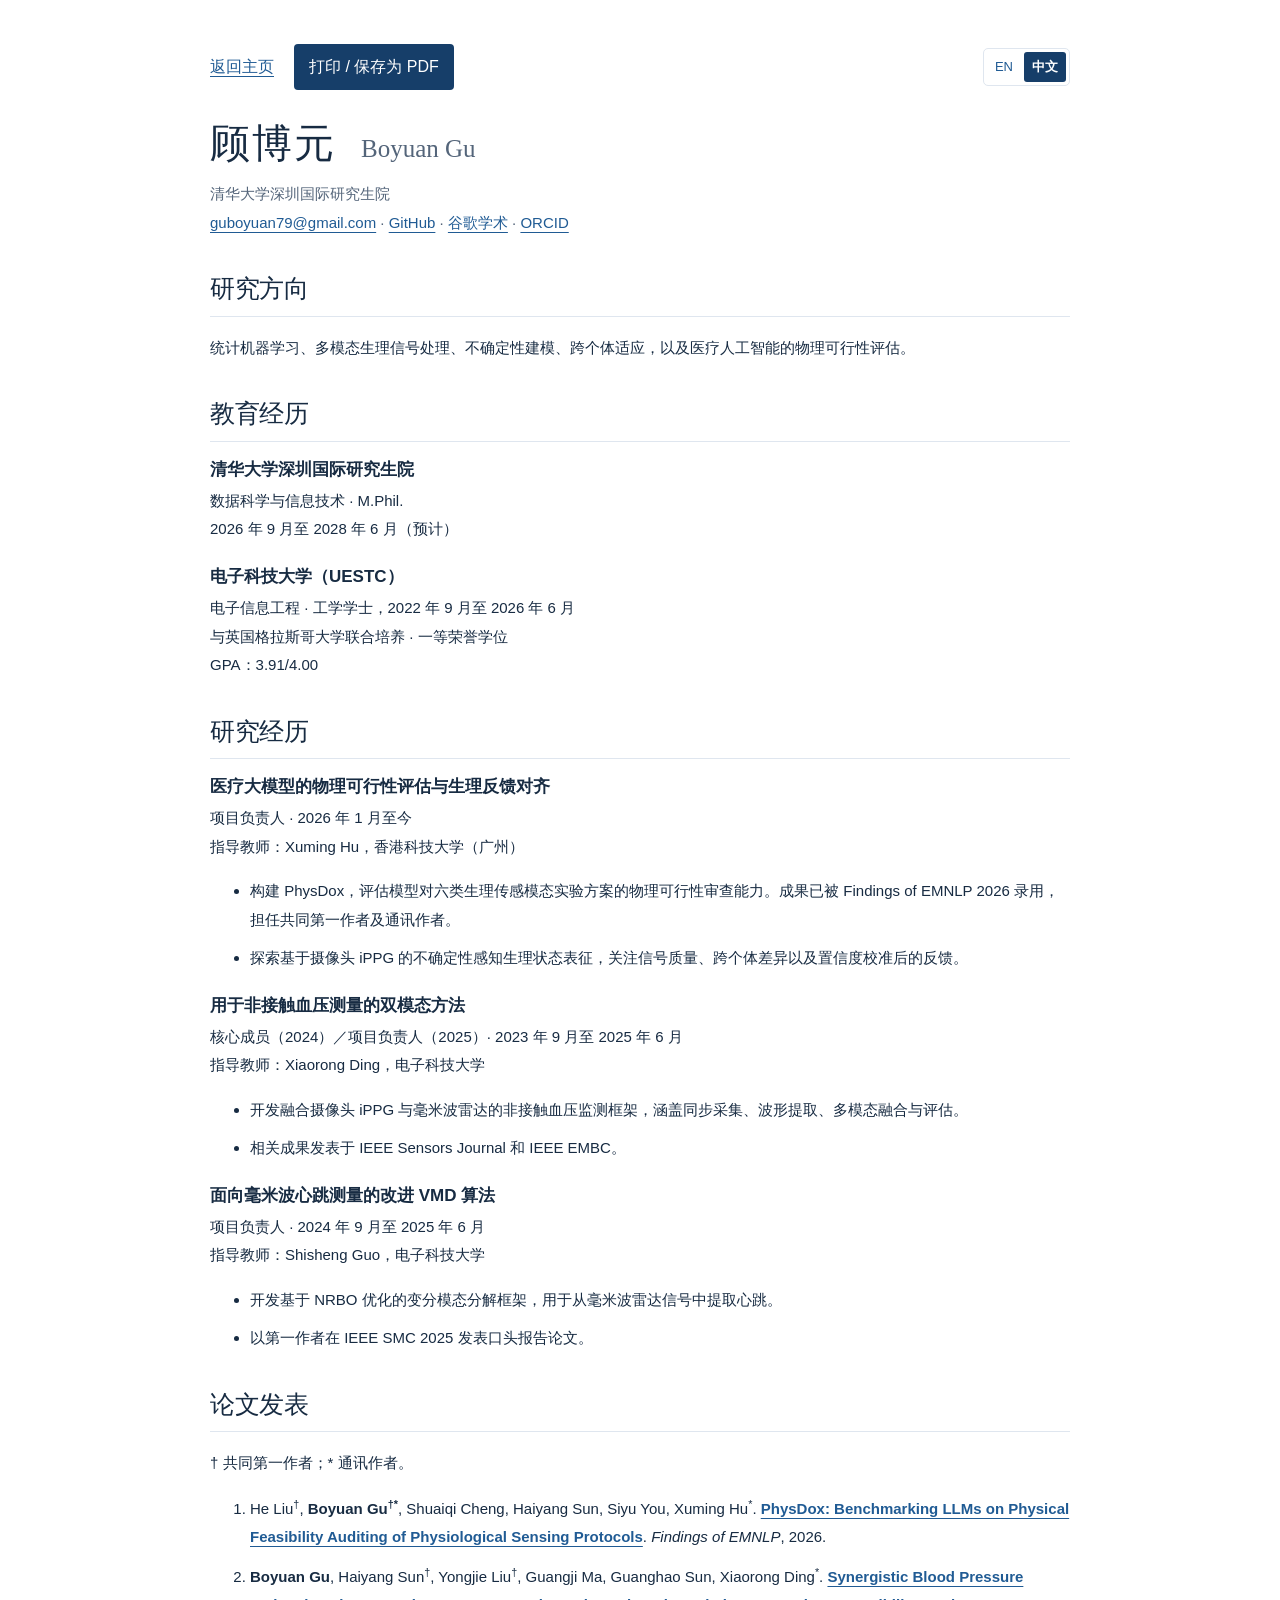
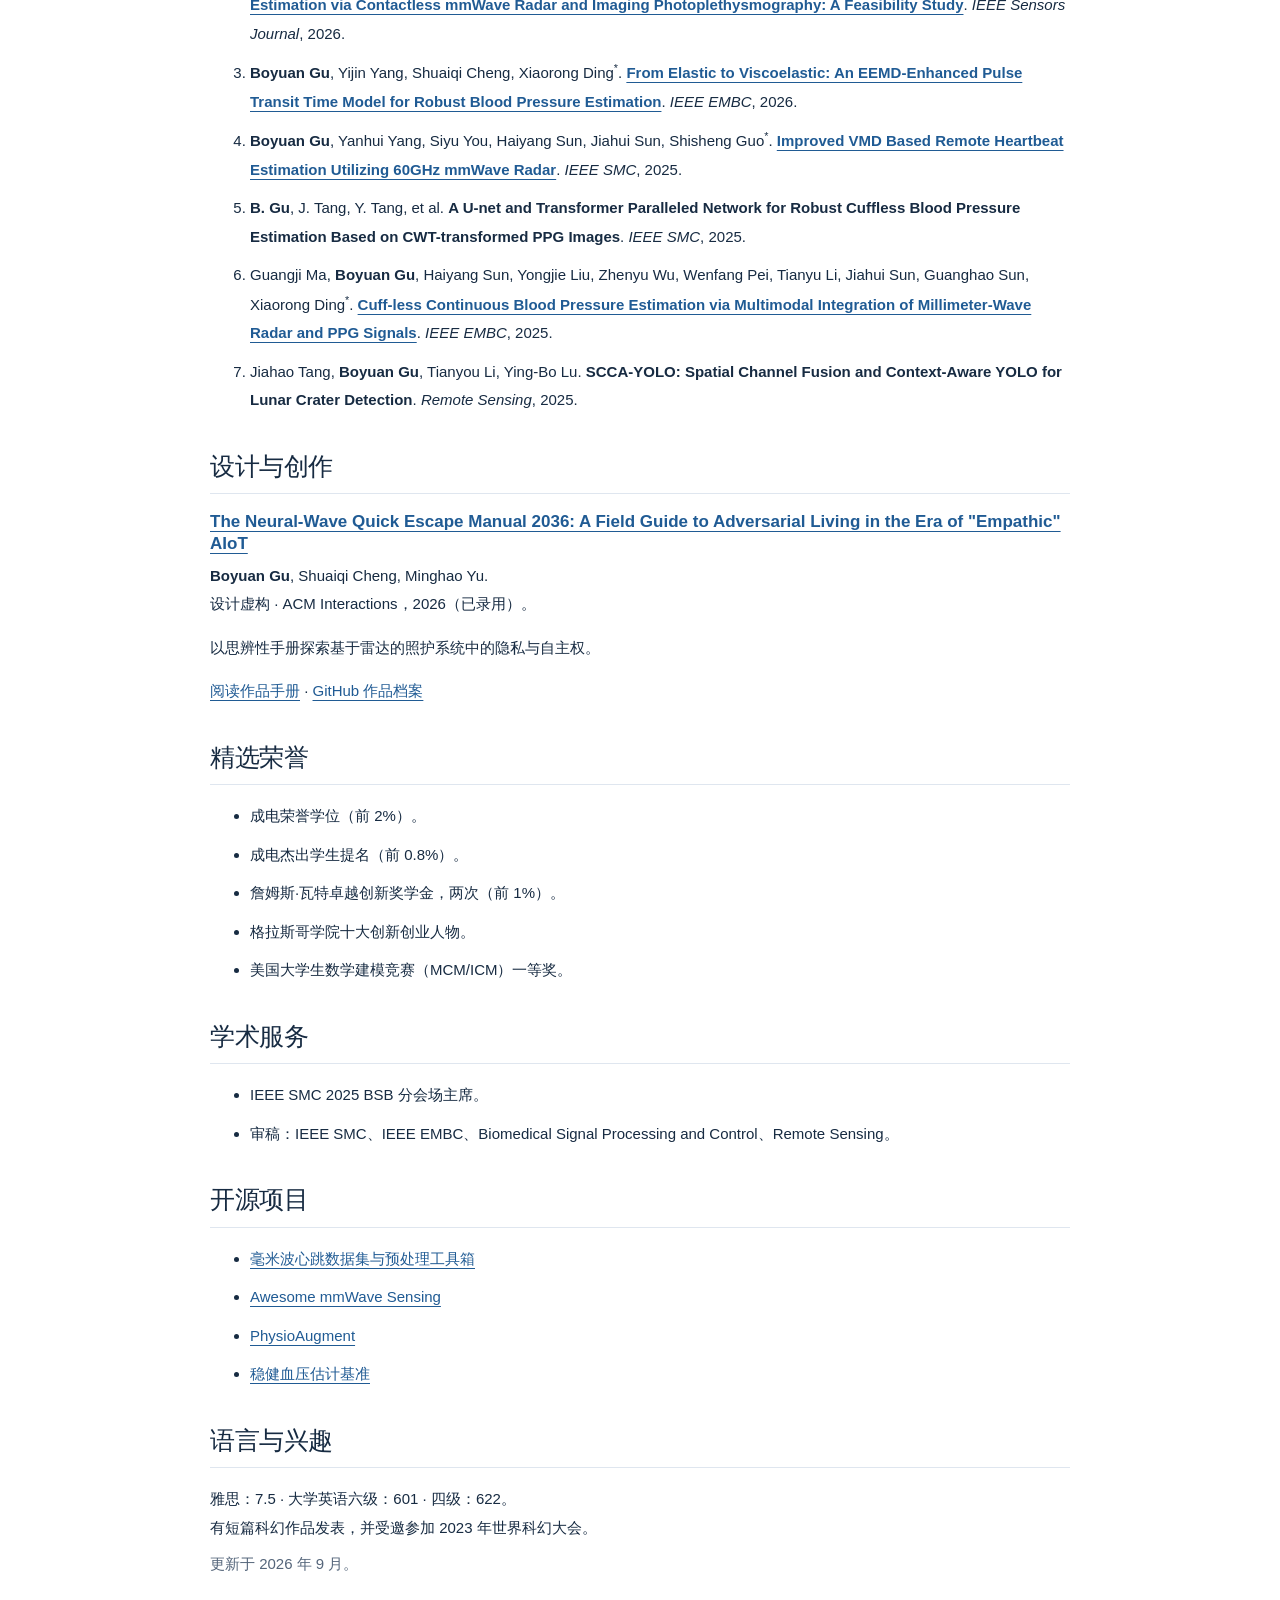
==== cv-zh.html @ db6100ba "Add Chinese pages, language switching, creative work and honors" ====
<!doctype html><html lang="zh-CN"><head><meta charset="utf-8"><meta name="viewport" content="width=device-width, initial-scale=1"><title>顾博元 | 个人简历</title><meta name="description" content="顾博元的个人简历，清华大学硕士研究生（M.Phil.）。"><link rel="icon" href="assets/favicon.svg" type="image/svg+xml"><link rel="stylesheet" href="styles.css"><link rel="canonical" href="https://phish-tech.github.io/cv-zh.html"><link rel="alternate" hreflang="en" href="https://phish-tech.github.io/cv.html"><link rel="alternate" hreflang="zh-CN" href="https://phish-tech.github.io/cv-zh.html"><link rel="alternate" hreflang="x-default" href="https://phish-tech.github.io/cv.html"><script src="language.js" defer></script></head><body><a class="skip-link" href="#cv">跳转到简历</a><main id="cv" class="container cv-page"><div class="cv-actions"><a href="zh.html">返回主页</a><button type="button" onclick="window.print()">打印 / 保存为 PDF</button><div class="language-switch" aria-label="语言切换"><a lang="en" hreflang="en" data-language-switch href="cv.html" aria-label="Switch to English">EN</a><span lang="zh-CN" aria-current="true">中文</span></div></div><h1>顾博元 <span lang="en">Boyuan Gu</span></h1><p class="cv-contact">清华大学深圳国际研究生院<br><a href="mailto:guboyuan79@gmail.com">guboyuan79@gmail.com</a> · <a href="https://github.com/phish-tech">GitHub</a> · <a href="https://scholar.google.com/citations?user=TJ2_Fq8AAAAJ&amp;hl=en">谷歌学术</a> · <a href="https://orcid.org/0009-0001-8273-7502">ORCID</a></p><h2>研究方向</h2><p>统计机器学习、多模态生理信号处理、不确定性建模、跨个体适应，以及医疗人工智能的物理可行性评估。</p><h2>教育经历</h2><div class="cv-entry"><h3>清华大学深圳国际研究生院</h3><p>数据科学与信息技术 · M.Phil.<br>2026 年 9 月至 2028 年 6 月（预计）</p></div><div class="cv-entry"><h3>电子科技大学（UESTC）</h3><p>电子信息工程 · 工学学士，2022 年 9 月至 2026 年 6 月<br>与英国格拉斯哥大学联合培养 · 一等荣誉学位<br>GPA：3.91/4.00</p></div><h2>研究经历</h2><div class="cv-entry"><h3>医疗大模型的物理可行性评估与生理反馈对齐</h3><p>项目负责人 · 2026 年 1 月至今<br>指导教师：Xuming Hu，香港科技大学（广州）</p><ul><li>构建 PhysDox，评估模型对六类生理传感模态实验方案的物理可行性审查能力。成果已被 Findings of EMNLP 2026 录用，担任共同第一作者及通讯作者。</li><li>探索基于摄像头 iPPG 的不确定性感知生理状态表征，关注信号质量、跨个体差异以及置信度校准后的反馈。</li></ul></div><div class="cv-entry"><h3>用于非接触血压测量的双模态方法</h3><p>核心成员（2024）／项目负责人（2025）· 2023 年 9 月至 2025 年 6 月<br>指导教师：Xiaorong Ding，电子科技大学</p><ul><li>开发融合摄像头 iPPG 与毫米波雷达的非接触血压监测框架，涵盖同步采集、波形提取、多模态融合与评估。</li><li>相关成果发表于 IEEE Sensors Journal 和 IEEE EMBC。</li></ul></div><div class="cv-entry"><h3>面向毫米波心跳测量的改进 VMD 算法</h3><p>项目负责人 · 2024 年 9 月至 2025 年 6 月<br>指导教师：Shisheng Guo，电子科技大学</p><ul><li>开发基于 NRBO 优化的变分模态分解框架，用于从毫米波雷达信号中提取心跳。</li><li>以第一作者在 IEEE SMC 2025 发表口头报告论文。</li></ul></div><h2>论文发表</h2><p>† 共同第一作者；* 通讯作者。</p><ol><li>He Liu<sup>†</sup>, <strong>Boyuan Gu<sup>†*</sup></strong>, Shuaiqi Cheng, Haiyang Sun, Siyu You, Xuming Hu<sup>*</sup>. <strong><a href="https://arxiv.org/abs/2606.05003">PhysDox: Benchmarking LLMs on Physical Feasibility Auditing of Physiological Sensing Protocols</a></strong>. <em>Findings of EMNLP</em>, 2026.</li><li><strong>Boyuan Gu</strong>, Haiyang Sun<sup>†</sup>, Yongjie Liu<sup>†</sup>, Guangji Ma, Guanghao Sun, Xiaorong Ding<sup>*</sup>. <strong><a href="https://doi.org/10.1109/JSEN.2026.3706110">Synergistic Blood Pressure Estimation via Contactless mmWave Radar and Imaging Photoplethysmography: A Feasibility Study</a></strong>. <em>IEEE Sensors Journal</em>, 2026.</li><li><strong>Boyuan Gu</strong>, Yijin Yang, Shuaiqi Cheng, Xiaorong Ding<sup>*</sup>. <strong><a href="https://arxiv.org/abs/2604.27500">From Elastic to Viscoelastic: An EEMD-Enhanced Pulse Transit Time Model for Robust Blood Pressure Estimation</a></strong>. <em>IEEE EMBC</em>, 2026.</li><li><strong>Boyuan Gu</strong>, Yanhui Yang, Siyu You, Haiyang Sun, Jiahui Sun, Shisheng Guo<sup>*</sup>. <strong><a href="https://doi.org/10.1109/SMC58881.2025.11342664">Improved VMD Based Remote Heartbeat Estimation Utilizing 60GHz mmWave Radar</a></strong>. <em>IEEE SMC</em>, 2025.</li><li><strong>B. Gu</strong>, J. Tang, Y. Tang, et al. <strong>A U-net and Transformer Paralleled Network for Robust Cuffless Blood Pressure Estimation Based on CWT-transformed PPG Images</strong>. <em>IEEE SMC</em>, 2025.</li><li>Guangji Ma, <strong>Boyuan Gu</strong>, Haiyang Sun, Yongjie Liu, Zhenyu Wu, Wenfang Pei, Tianyu Li, Jiahui Sun, Guanghao Sun, Xiaorong Ding<sup>*</sup>. <strong><a href="https://doi.org/10.1109/EMBC58623.2025.11253283">Cuff-less Continuous Blood Pressure Estimation via Multimodal Integration of Millimeter-Wave Radar and PPG Signals</a></strong>. <em>IEEE EMBC</em>, 2025.</li><li>Jiahao Tang, <strong>Boyuan Gu</strong>, Tianyou Li, Ying-Bo Lu. <strong>SCCA-YOLO: Spatial Channel Fusion and Context-Aware YOLO for Lunar Crater Detection</strong>. <em>Remote Sensing</em>, 2025.</li></ol><h2>设计与创作</h2><div class="cv-entry"><h3><a href="https://github.com/phish-tech/Neural-Wave-2036">The Neural-Wave Quick Escape Manual 2036: A Field Guide to Adversarial Living in the Era of &quot;Empathic&quot; AIoT</a></h3><p><strong>Boyuan Gu</strong>, Shuaiqi Cheng, Minghao Yu.<br>设计虚构 · ACM Interactions，2026（已录用）。</p><p>以思辨性手册探索基于雷达的照护系统中的隐私与自主权。</p><p><a href="https://github.com/phish-tech/Neural-Wave-2036/blob/main/manual/Neural-Wave_Quick_Escape_Manual_2036.pdf">阅读作品手册</a> · <a href="https://github.com/phish-tech/Neural-Wave-2036">GitHub 作品档案</a></p></div><h2>精选荣誉</h2><ul><li>成电荣誉学位（前 2%）。</li><li>成电杰出学生提名（前 0.8%）。</li><li>詹姆斯·瓦特卓越创新奖学金，两次（前 1%）。</li><li>格拉斯哥学院十大创新创业人物。</li><li>美国大学生数学建模竞赛（MCM/ICM）一等奖。</li></ul><h2>学术服务</h2><ul><li>IEEE SMC 2025 BSB 分会场主席。</li><li>审稿：IEEE SMC、IEEE EMBC、Biomedical Signal Processing and Control、Remote Sensing。</li></ul><h2>开源项目</h2><ul><li><a href="https://github.com/phish-tech/mmWave-Heartbeat-Dataset-Preprocessing-Toolbox-">毫米波心跳数据集与预处理工具箱</a></li><li><a href="https://github.com/phish-tech/awesome-mmwave-sensing">Awesome mmWave Sensing</a></li><li><a href="https://github.com/phish-tech/PhysioAugment">PhysioAugment</a></li><li><a href="https://github.com/phish-tech/Robust_Blood_Pressure_Benchmark">稳健血压估计基准</a></li></ul><h2>语言与兴趣</h2><p>雅思：7.5 · 大学英语六级：601 · 四级：622。<br>有短篇科幻作品发表，并受邀参加 2023 年世界科幻大会。</p><p class="section-note">更新于 2026 年 9 月。</p></main></body></html>
---- styles.css ----
:root{--ink:#172b42;--muted:#54657a;--blue:#163e69;--link:#205b94;--rule:#dfe6ef;--paper:#fff;--tint:#f3f7fc;--accent:#307bb7}*{box-sizing:border-box}html{scroll-behavior:smooth;scroll-padding-top:6rem}body{margin:0;background:var(--paper);color:var(--ink);font-family:Arial,"Helvetica Neue","Microsoft YaHei",sans-serif;font-size:16px;line-height:1.75}a{color:var(--link);text-underline-offset:4px;text-decoration-thickness:1px}a:hover{color:#0c345d;text-decoration:underline}a:focus-visible,button:focus-visible{outline:3px solid var(--accent);outline-offset:5px}h1,h2,h3,p{margin-top:0}h1,h2,h3{line-height:1.3}strong{font-weight:600}.container{width:min(1080px,calc(100% - 64px));margin-inline:auto}.skip-link{position:absolute;top:-80px;left:20px;background:white;padding:10px;z-index:100}.skip-link:focus{top:10px}.site-header{border-bottom:1px solid var(--rule);background:rgba(255,255,255,.97);position:sticky;top:0;z-index:10}.header-inner{width:min(1080px,calc(100% - 64px));margin:auto;min-height:76px;display:flex;align-items:center;justify-content:space-between;gap:24px}.wordmark{font-weight:700;text-decoration:none;color:var(--ink);white-space:nowrap;font-size:19px}.wordmark span{margin-left:12px;font-size:15px;font-weight:400;color:var(--muted)}nav{display:flex;gap:28px;flex-wrap:wrap}nav a{font-size:14px;font-weight:600;text-decoration:none;color:var(--muted)}.intro{display:grid;grid-template-columns:1fr 204px;gap:68px;padding:70px 0 44px}.eyebrow,.topic-label{font-size:12px;letter-spacing:.12em;font-weight:700;color:var(--link);text-transform:uppercase}.eyebrow{margin-bottom:15px}h1{font-family:Georgia,"Times New Roman",serif;font-size:54px;letter-spacing:-1.8px;margin-bottom:10px;font-weight:500}h1 span{font-family:Arial,"Microsoft YaHei",sans-serif;font-size:25px;letter-spacing:2px;color:var(--muted);margin-left:13px;white-space:nowrap}.position{color:var(--muted);font-size:16px;margin-bottom:28px}.lead{font-family:Georgia,"Times New Roman",serif;font-size:28px;line-height:1.4;color:var(--blue);margin-bottom:24px}.intro-copy>p:not(.lead):not(.eyebrow):not(.position){margin-bottom:16px}.portrait-block{padding-top:19px;text-align:left}.portrait-block img{display:block;width:204px;height:auto;border-radius:5px;background:#fafbfd;border:1px solid var(--rule)}.portrait-block p{font-size:14px;color:var(--muted);line-height:1.7}.portrait-caption{margin:19px 0 2px!important;font-weight:700;color:var(--ink)!important}.portrait-caption span{font-weight:400;margin-left:6px}.profile-links{display:flex;flex-wrap:wrap;gap:8px 21px;margin-top:25px}.profile-links a{font-size:14px;font-weight:600;text-decoration:none;border-bottom:1px solid #a8bfd6}.news-line{border-top:1px solid var(--rule);border-bottom:1px solid var(--rule);display:flex;align-items:baseline;gap:24px;padding:17px 0}.news-line .eyebrow{margin:0;white-space:nowrap}.news-line p{margin:0;font-size:14px}.section{padding-top:57px}.section-heading{display:flex;align-items:baseline;gap:14px;margin-bottom:23px}.section-number{font-size:12px;font-weight:600;color:#768ba1;letter-spacing:.08em}h2{font-family:Georgia,"Times New Roman",serif;font-size:29px;font-weight:500;letter-spacing:-.4px;margin-bottom:0}.heading-link{margin-left:auto;font-size:14px;text-decoration:none}.research-grid{display:grid;grid-template-columns:repeat(3,1fr);gap:28px}.research-card{border-top:3px solid var(--blue);padding:20px 0 0}.research-card h3{font-size:18px;margin:12px 0}.research-card p{font-size:15px;color:var(--muted);margin-bottom:15px;line-height:1.7}.research-card .keywords{font-size:12px;color:var(--link);line-height:1.8;margin-bottom:0}.section-note{color:var(--muted);font-size:13px;margin-top:-7px;margin-bottom:25px}.publication{display:grid;grid-template-columns:144px 1fr;gap:28px;padding:28px 0;border-top:1px solid var(--rule)}.pub-meta{display:flex;flex-direction:column;align-items:flex-start;gap:6px}.year{font-family:Georgia,"Times New Roman",serif;font-size:23px;line-height:1.3;color:var(--blue)}.venue{font-size:13px;color:var(--muted);line-height:1.5}.badge{font-size:11px;line-height:1.5;font-weight:600;background:#eaf2fa;color:var(--blue);padding:3px 8px;border-radius:3px;margin-top:5px}.badge.subtle{background:#f2f4f7;color:var(--muted)}.pub-body h3{font-size:18px;font-weight:600;line-height:1.5;margin-bottom:9px}.pub-body h3 a{color:var(--ink);text-decoration:none}.pub-body h3 a:hover{color:var(--link);text-decoration:underline}.pub-body p{font-size:14px;margin-bottom:8px;color:var(--muted);line-height:1.7}.pub-body .authors{font-size:13px}.authors strong{color:var(--ink)}sup{font-size:.72em}.paper-links{display:flex;gap:18px;flex-wrap:wrap;margin-top:12px}.paper-links a{font-size:13px;font-weight:600;text-decoration:none}.paper-links a:hover{text-decoration:underline}.project-grid{display:grid;grid-template-columns:1fr 1fr;gap:18px}.project-card{background:var(--tint);border:1px solid #e3ebf4;border-radius:5px;padding:25px;text-decoration:none;color:var(--ink);display:flex;flex-direction:column;transition:border-color .15s,background .15s}.project-card:hover{background:#edf3fa;border-color:#a4bed9;text-decoration:none}.project-card h3{font-size:18px;margin:12px 0 10px}.project-card p{font-size:14px;color:var(--muted);margin-bottom:16px;line-height:1.7}.project-language{font-size:12px;color:var(--link);margin-top:auto}.bottom-grid{display:grid;grid-template-columns:1fr 1fr;gap:64px;padding-bottom:62px}.education-item{margin-bottom:28px}.date{font-size:13px;color:var(--muted)}.education-item h3,.beyond h3{font-size:16px;margin:5px 0 8px}.education-item p,.beyond p{font-size:14px;color:var(--muted);margin:0}.beyond{border-top:1px solid var(--rule);padding-top:17px}.site-footer{border-top:1px solid var(--rule);background:#fafbfd;padding:22px 0}.footer-inner{display:flex;justify-content:space-between;gap:16px;flex-wrap:wrap;color:var(--muted);font-size:12px}.footer-inner a{text-decoration:none}.cv-page{max-width:860px;padding-top:44px;padding-bottom:60px}.cv-page h1{font-size:40px}.cv-page h2{margin:36px 0 17px;padding-bottom:10px;border-bottom:1px solid var(--rule);font-size:25px}.cv-page h3{font-size:17px;margin-bottom:6px}.cv-page p,.cv-page li{font-size:15px}.cv-page li{margin-bottom:10px}.cv-page .cv-actions{display:flex;gap:20px;align-items:center;margin-bottom:28px}.cv-actions button{font:inherit;background:var(--blue);color:white;border:0;border-radius:4px;padding:8px 15px;cursor:pointer}.cv-entry{margin-bottom:22px}.cv-contact{color:var(--muted)}@media(max-width:800px){.intro{gap:32px;grid-template-columns:1fr 160px;padding-top:44px}.portrait-block img{width:160px}h1{font-size:44px}h1 span{font-size:21px}.lead{font-size:25px}.research-grid{gap:20px}.bottom-grid{gap:35px}nav{gap:18px}.wordmark span{display:none}}@media(max-width:600px){.container,.header-inner{width:calc(100% - 36px)}.header-inner{min-height:70px;gap:12px;align-items:center}.wordmark{font-size:17px}nav{gap:6px 13px;justify-content:flex-end}nav a{font-size:12px}.intro{display:flex;flex-direction:column;gap:23px;padding-top:34px}.intro-copy{display:contents}.intro .eyebrow{order:0;margin-bottom:0}.intro h1{order:1;font-size:42px;margin:0}.intro .position{order:2;margin:0}.portrait-block{order:3;padding:0;display:flex;align-items:center;gap:17px}.portrait-block img{width:105px}.portrait-block .portrait-caption{display:none}.portrait-block p{font-size:13px}.intro .lead{order:4;font-size:25px;margin:0}.intro-copy>p:not(.lead):not(.eyebrow):not(.position){order:5;margin:0}.profile-links{order:6;margin-top:0;gap:9px 17px}.news-line{gap:15px;align-items:flex-start}.news-line p{font-size:13px}.section{padding-top:40px}.section-heading{gap:10px;flex-wrap:wrap;margin-bottom:19px}h2{font-size:27px}.heading-link{font-size:12px}.research-grid,.project-grid,.bottom-grid{grid-template-columns:1fr}.research-grid{gap:24px}.research-card{padding-top:16px}.research-card h3{margin-top:7px}.publication{grid-template-columns:1fr;gap:13px;padding:25px 0}.pub-meta{flex-direction:row;flex-wrap:wrap;align-items:center;gap:12px}.year{font-size:18px}.badge{margin-top:0}.pub-body h3{font-size:17px}.project-card{padding:22px}.bottom-grid{gap:15px;padding-bottom:35px}.footer-inner{flex-direction:column;gap:7px}.cv-page h1{font-size:36px}}@media(prefers-reduced-motion:reduce){html{scroll-behavior:auto}.project-card{transition:none}}@media print{.site-header,.site-footer,.cv-actions,.skip-link{display:none!important}.container{width:100%;max-width:none}.cv-page{padding:0}body{color:#000;font-size:11pt;line-height:1.45}a{color:inherit;text-decoration:none}.cv-page h2{margin-top:22px;font-size:18pt;break-after:avoid}.cv-page h3{break-after:avoid}.cv-entry,li{break-inside:avoid}.cv-page p,.cv-page li{font-size:10pt}}

/* Bilingual navigation and creative work. */
.header-inner{gap:22px}
.header-inner nav{margin-left:auto;gap:20px}
.language-switch{display:flex;align-items:center;gap:3px;border:1px solid var(--rule);border-radius:5px;padding:3px;flex-shrink:0;font-size:13px;line-height:1.5}
.language-switch a,.language-switch span{padding:5px 8px;text-decoration:none;white-space:nowrap;border-radius:3px}
.language-switch [aria-current]{background:var(--blue);color:white;font-weight:600}
.language-switch a:hover{background:var(--tint)}
.creative-feature{border:1px solid var(--rule);border-left:4px solid var(--blue);border-radius:4px;padding:28px 32px;background:linear-gradient(110deg,#f3f7fc 0%,#fff 80%)}
.creative-meta{display:flex;gap:14px;align-items:center;flex-wrap:wrap;margin-bottom:16px}
.creative-meta .badge{margin:0}
.creative-feature h3{font-family:Georgia,'Times New Roman',serif;font-size:25px;line-height:1.45;font-weight:500;margin-bottom:12px}
.creative-feature h3 a{color:var(--ink);text-decoration:none}
.creative-feature h3 a:hover{color:var(--link);text-decoration:underline}
.creative-feature p{font-size:15px;color:var(--muted);margin-bottom:13px}
.creative-feature .authors{font-size:14px}
.writing-note{display:grid;grid-template-columns:144px 1fr;gap:28px;padding:22px 0;border-bottom:1px solid var(--rule)}
.writing-note h3{font-size:16px;margin:0}
.writing-note p{font-size:14px;color:var(--muted);margin:0}
.honors{border-top:1px solid var(--rule);padding-top:20px}
.honors h3{font-size:17px;margin-bottom:12px}
.honors ul{padding-left:19px;font-size:14px;color:var(--muted)}
.honors li{margin-bottom:10px}
html[lang='zh-CN'] body{font-family:'Microsoft YaHei','PingFang SC',Arial,sans-serif;line-height:1.9}
html[lang='zh-CN'] h1,html[lang='zh-CN'] h2,html[lang='zh-CN'] .lead{font-family:'Songti SC','SimSun',Georgia,serif}
html[lang='zh-CN'] h1{letter-spacing:2px}
html[lang='zh-CN'] h1 span{font-family:Georgia,'Times New Roman',serif;letter-spacing:0}
html[lang='zh-CN'] .eyebrow,html[lang='zh-CN'] .topic-label{letter-spacing:.08em}
.cv-actions .language-switch{margin-left:auto}
@media(max-width:950px){.header-inner{flex-wrap:wrap;gap:8px 18px;padding:12px 0}.header-inner nav{order:3;flex-basis:100%;margin:0;justify-content:flex-start;gap:9px 23px}.header-inner .language-switch{margin-left:auto}html{scroll-padding-top:8rem}}
@media(max-width:600px){.header-inner{gap:5px 12px}.header-inner nav{gap:8px 17px}.header-inner nav a{font-size:13px}.language-switch{font-size:12px}.language-switch a,.language-switch span{padding:4px 8px}.creative-feature{padding:20px}.creative-feature h3{font-size:21px}.creative-meta{gap:8px 12px}.writing-note{grid-template-columns:1fr;gap:7px}.cv-page .cv-actions{flex-wrap:wrap;gap:13px}.cv-actions .language-switch{margin-left:0}html[lang='zh-CN'] h1{font-size:38px}html[lang='zh-CN'] h1 span{font-size:23px}.honors ul{padding-left:18px}}
@media print{.language-switch{display:none!important}}
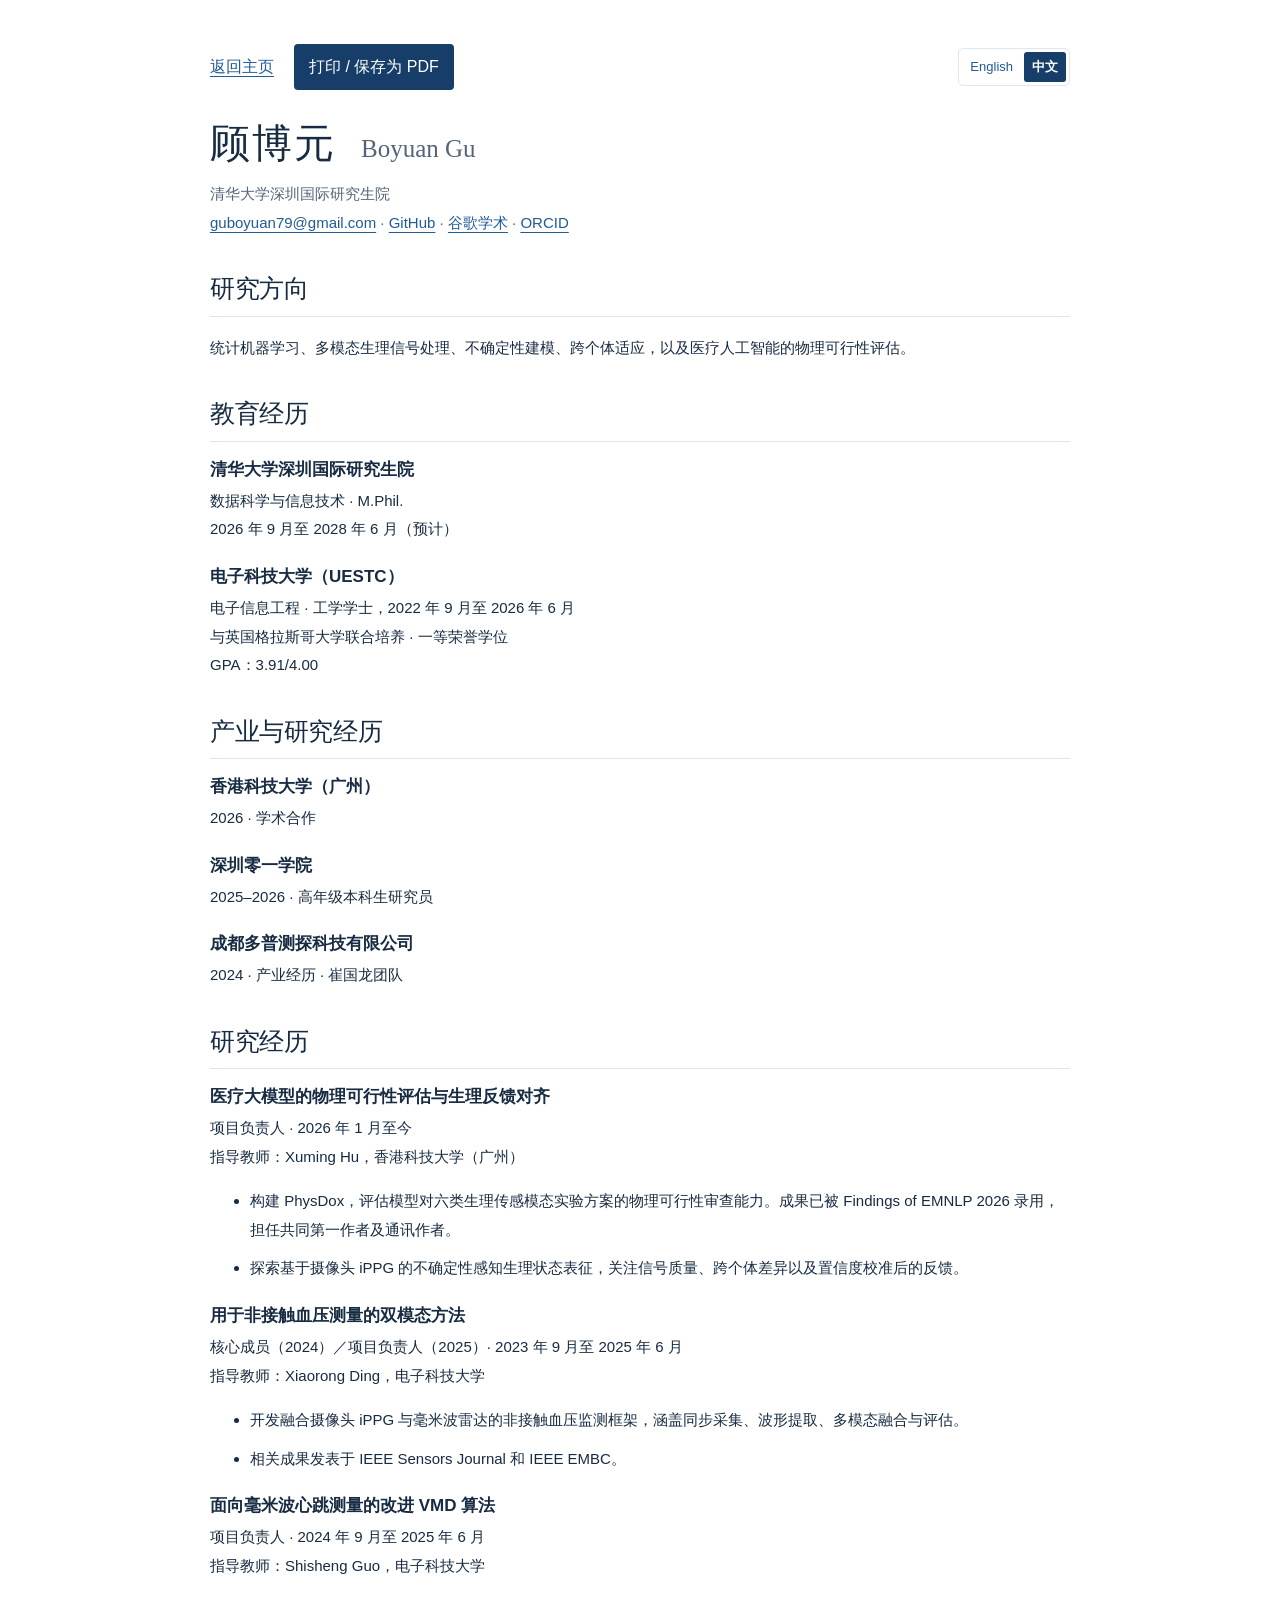
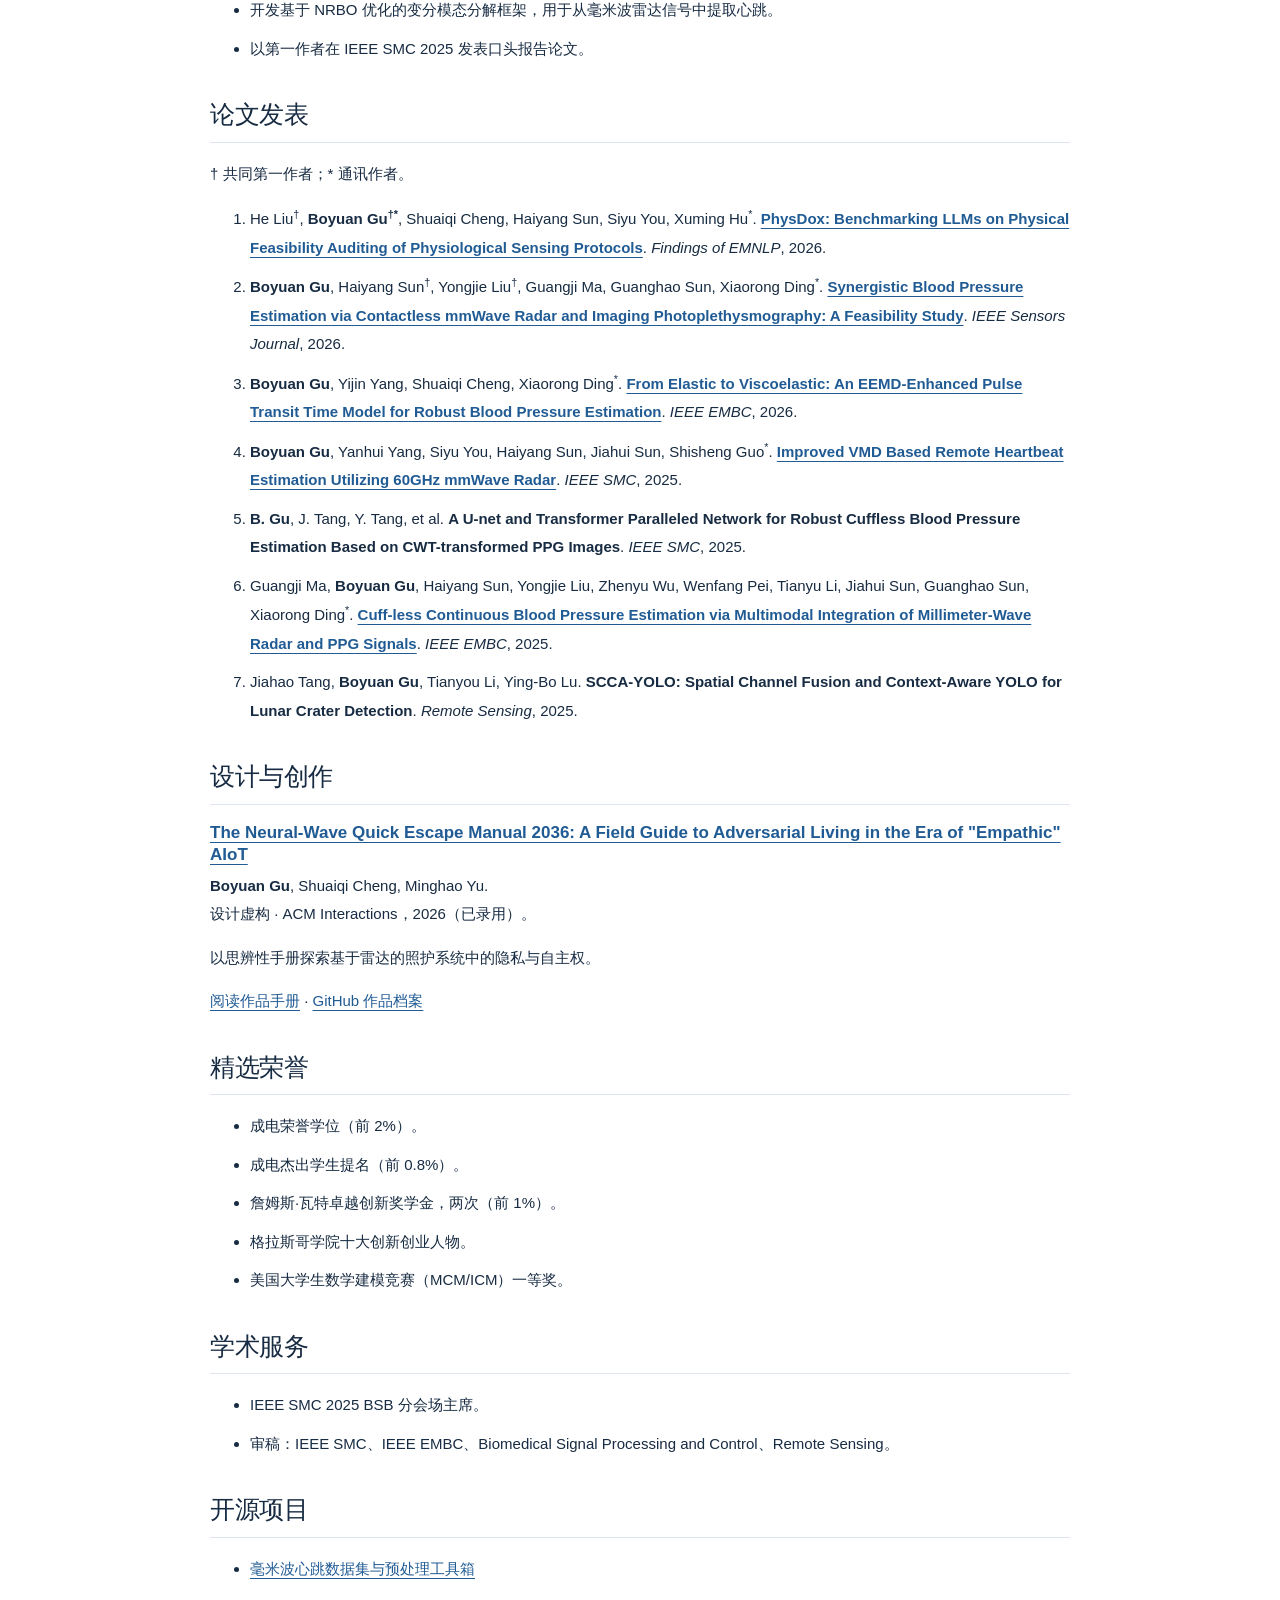
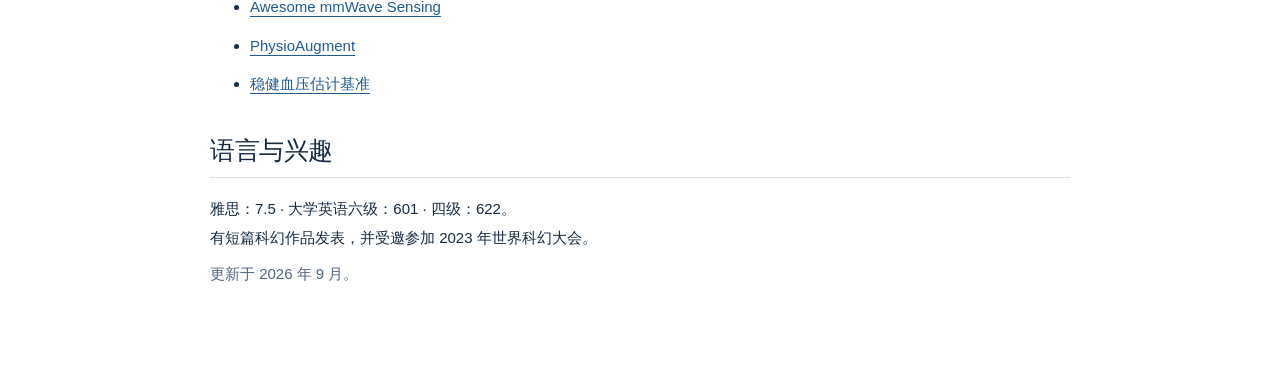
==== commit 1d3d0d9f: "Improve language access and reorganize education and experience" ====
--- a/cv-zh.html
+++ b/cv-zh.html
@@ -1 +1 @@
-<!doctype html><html lang="zh-CN"><head><meta charset="utf-8"><meta name="viewport" content="width=device-width, initial-scale=1"><title>顾博元 | 个人简历</title><meta name="description" content="顾博元的个人简历，清华大学硕士研究生（M.Phil.）。"><link rel="icon" href="assets/favicon.svg" type="image/svg+xml"><link rel="stylesheet" href="styles.css"><link rel="canonical" href="https://phish-tech.github.io/cv-zh.html"><link rel="alternate" hreflang="en" href="https://phish-tech.github.io/cv.html"><link rel="alternate" hreflang="zh-CN" href="https://phish-tech.github.io/cv-zh.html"><link rel="alternate" hreflang="x-default" href="https://phish-tech.github.io/cv.html"><script src="language.js" defer></script></head><body><a class="skip-link" href="#cv">跳转到简历</a><main id="cv" class="container cv-page"><div class="cv-actions"><a href="zh.html">返回主页</a><button type="button" onclick="window.print()">打印 / 保存为 PDF</button><div class="language-switch" aria-label="语言切换"><a lang="en" hreflang="en" data-language-switch href="cv.html" aria-label="Switch to English">EN</a><span lang="zh-CN" aria-current="true">中文</span></div></div><h1>顾博元 <span lang="en">Boyuan Gu</span></h1><p class="cv-contact">清华大学深圳国际研究生院<br><a href="mailto:guboyuan79@gmail.com">guboyuan79@gmail.com</a> · <a href="https://github.com/phish-tech">GitHub</a> · <a href="https://scholar.google.com/citations?user=TJ2_Fq8AAAAJ&amp;hl=en">谷歌学术</a> · <a href="https://orcid.org/0009-0001-8273-7502">ORCID</a></p><h2>研究方向</h2><p>统计机器学习、多模态生理信号处理、不确定性建模、跨个体适应，以及医疗人工智能的物理可行性评估。</p><h2>教育经历</h2><div class="cv-entry"><h3>清华大学深圳国际研究生院</h3><p>数据科学与信息技术 · M.Phil.<br>2026 年 9 月至 2028 年 6 月（预计）</p></div><div class="cv-entry"><h3>电子科技大学（UESTC）</h3><p>电子信息工程 · 工学学士，2022 年 9 月至 2026 年 6 月<br>与英国格拉斯哥大学联合培养 · 一等荣誉学位<br>GPA：3.91/4.00</p></div><h2>研究经历</h2><div class="cv-entry"><h3>医疗大模型的物理可行性评估与生理反馈对齐</h3><p>项目负责人 · 2026 年 1 月至今<br>指导教师：Xuming Hu，香港科技大学（广州）</p><ul><li>构建 PhysDox，评估模型对六类生理传感模态实验方案的物理可行性审查能力。成果已被 Findings of EMNLP 2026 录用，担任共同第一作者及通讯作者。</li><li>探索基于摄像头 iPPG 的不确定性感知生理状态表征，关注信号质量、跨个体差异以及置信度校准后的反馈。</li></ul></div><div class="cv-entry"><h3>用于非接触血压测量的双模态方法</h3><p>核心成员（2024）／项目负责人（2025）· 2023 年 9 月至 2025 年 6 月<br>指导教师：Xiaorong Ding，电子科技大学</p><ul><li>开发融合摄像头 iPPG 与毫米波雷达的非接触血压监测框架，涵盖同步采集、波形提取、多模态融合与评估。</li><li>相关成果发表于 IEEE Sensors Journal 和 IEEE EMBC。</li></ul></div><div class="cv-entry"><h3>面向毫米波心跳测量的改进 VMD 算法</h3><p>项目负责人 · 2024 年 9 月至 2025 年 6 月<br>指导教师：Shisheng Guo，电子科技大学</p><ul><li>开发基于 NRBO 优化的变分模态分解框架，用于从毫米波雷达信号中提取心跳。</li><li>以第一作者在 IEEE SMC 2025 发表口头报告论文。</li></ul></div><h2>论文发表</h2><p>† 共同第一作者；* 通讯作者。</p><ol><li>He Liu<sup>†</sup>, <strong>Boyuan Gu<sup>†*</sup></strong>, Shuaiqi Cheng, Haiyang Sun, Siyu You, Xuming Hu<sup>*</sup>. <strong><a href="https://arxiv.org/abs/2606.05003">PhysDox: Benchmarking LLMs on Physical Feasibility Auditing of Physiological Sensing Protocols</a></strong>. <em>Findings of EMNLP</em>, 2026.</li><li><strong>Boyuan Gu</strong>, Haiyang Sun<sup>†</sup>, Yongjie Liu<sup>†</sup>, Guangji Ma, Guanghao Sun, Xiaorong Ding<sup>*</sup>. <strong><a href="https://doi.org/10.1109/JSEN.2026.3706110">Synergistic Blood Pressure Estimation via Contactless mmWave Radar and Imaging Photoplethysmography: A Feasibility Study</a></strong>. <em>IEEE Sensors Journal</em>, 2026.</li><li><strong>Boyuan Gu</strong>, Yijin Yang, Shuaiqi Cheng, Xiaorong Ding<sup>*</sup>. <strong><a href="https://arxiv.org/abs/2604.27500">From Elastic to Viscoelastic: An EEMD-Enhanced Pulse Transit Time Model for Robust Blood Pressure Estimation</a></strong>. <em>IEEE EMBC</em>, 2026.</li><li><strong>Boyuan Gu</strong>, Yanhui Yang, Siyu You, Haiyang Sun, Jiahui Sun, Shisheng Guo<sup>*</sup>. <strong><a href="https://doi.org/10.1109/SMC58881.2025.11342664">Improved VMD Based Remote Heartbeat Estimation Utilizing 60GHz mmWave Radar</a></strong>. <em>IEEE SMC</em>, 2025.</li><li><strong>B. Gu</strong>, J. Tang, Y. Tang, et al. <strong>A U-net and Transformer Paralleled Network for Robust Cuffless Blood Pressure Estimation Based on CWT-transformed PPG Images</strong>. <em>IEEE SMC</em>, 2025.</li><li>Guangji Ma, <strong>Boyuan Gu</strong>, Haiyang Sun, Yongjie Liu, Zhenyu Wu, Wenfang Pei, Tianyu Li, Jiahui Sun, Guanghao Sun, Xiaorong Ding<sup>*</sup>. <strong><a href="https://doi.org/10.1109/EMBC58623.2025.11253283">Cuff-less Continuous Blood Pressure Estimation via Multimodal Integration of Millimeter-Wave Radar and PPG Signals</a></strong>. <em>IEEE EMBC</em>, 2025.</li><li>Jiahao Tang, <strong>Boyuan Gu</strong>, Tianyou Li, Ying-Bo Lu. <strong>SCCA-YOLO: Spatial Channel Fusion and Context-Aware YOLO for Lunar Crater Detection</strong>. <em>Remote Sensing</em>, 2025.</li></ol><h2>设计与创作</h2><div class="cv-entry"><h3><a href="https://github.com/phish-tech/Neural-Wave-2036">The Neural-Wave Quick Escape Manual 2036: A Field Guide to Adversarial Living in the Era of &quot;Empathic&quot; AIoT</a></h3><p><strong>Boyuan Gu</strong>, Shuaiqi Cheng, Minghao Yu.<br>设计虚构 · ACM Interactions，2026（已录用）。</p><p>以思辨性手册探索基于雷达的照护系统中的隐私与自主权。</p><p><a href="https://github.com/phish-tech/Neural-Wave-2036/blob/main/manual/Neural-Wave_Quick_Escape_Manual_2036.pdf">阅读作品手册</a> · <a href="https://github.com/phish-tech/Neural-Wave-2036">GitHub 作品档案</a></p></div><h2>精选荣誉</h2><ul><li>成电荣誉学位（前 2%）。</li><li>成电杰出学生提名（前 0.8%）。</li><li>詹姆斯·瓦特卓越创新奖学金，两次（前 1%）。</li><li>格拉斯哥学院十大创新创业人物。</li><li>美国大学生数学建模竞赛（MCM/ICM）一等奖。</li></ul><h2>学术服务</h2><ul><li>IEEE SMC 2025 BSB 分会场主席。</li><li>审稿：IEEE SMC、IEEE EMBC、Biomedical Signal Processing and Control、Remote Sensing。</li></ul><h2>开源项目</h2><ul><li><a href="https://github.com/phish-tech/mmWave-Heartbeat-Dataset-Preprocessing-Toolbox-">毫米波心跳数据集与预处理工具箱</a></li><li><a href="https://github.com/phish-tech/awesome-mmwave-sensing">Awesome mmWave Sensing</a></li><li><a href="https://github.com/phish-tech/PhysioAugment">PhysioAugment</a></li><li><a href="https://github.com/phish-tech/Robust_Blood_Pressure_Benchmark">稳健血压估计基准</a></li></ul><h2>语言与兴趣</h2><p>雅思：7.5 · 大学英语六级：601 · 四级：622。<br>有短篇科幻作品发表，并受邀参加 2023 年世界科幻大会。</p><p class="section-note">更新于 2026 年 9 月。</p></main></body></html>+<!doctype html><html lang="zh-CN"><head><meta charset="utf-8"><meta name="viewport" content="width=device-width, initial-scale=1"><title>顾博元 | 个人简历</title><meta name="description" content="顾博元的个人简历，清华大学硕士研究生（M.Phil.）。"><link rel="icon" href="assets/favicon.svg" type="image/svg+xml"><link rel="stylesheet" href="styles.css?v=20260929-3"><link rel="canonical" href="https://phish-tech.github.io/cv-zh.html"><link rel="alternate" hreflang="en" href="https://phish-tech.github.io/cv.html"><link rel="alternate" hreflang="zh-CN" href="https://phish-tech.github.io/cv-zh.html"><link rel="alternate" hreflang="x-default" href="https://phish-tech.github.io/cv.html"><script src="language.js?v=20260929-3" defer></script></head><body><a class="skip-link" href="#cv">跳转到简历</a><main id="cv" class="container cv-page"><div class="cv-actions"><a href="zh.html">返回主页</a><button type="button" onclick="window.print()">打印 / 保存为 PDF</button><div class="language-switch" aria-label="语言切换"><a lang="en" hreflang="en" data-language-switch href="cv.html" aria-label="Switch to English">English</a><span lang="zh-CN" aria-current="true">中文</span></div></div><h1>顾博元 <span lang="en">Boyuan Gu</span></h1><p class="cv-contact">清华大学深圳国际研究生院<br><a href="mailto:guboyuan79@gmail.com">guboyuan79@gmail.com</a> · <a href="https://github.com/phish-tech">GitHub</a> · <a href="https://scholar.google.com/citations?user=TJ2_Fq8AAAAJ&amp;hl=en">谷歌学术</a> · <a href="https://orcid.org/0009-0001-8273-7502">ORCID</a></p><h2>研究方向</h2><p>统计机器学习、多模态生理信号处理、不确定性建模、跨个体适应，以及医疗人工智能的物理可行性评估。</p><h2>教育经历</h2><div class="cv-entry"><h3>清华大学深圳国际研究生院</h3><p>数据科学与信息技术 · M.Phil.<br>2026 年 9 月至 2028 年 6 月（预计）</p></div><div class="cv-entry"><h3>电子科技大学（UESTC）</h3><p>电子信息工程 · 工学学士，2022 年 9 月至 2026 年 6 月<br>与英国格拉斯哥大学联合培养 · 一等荣誉学位<br>GPA：3.91/4.00</p></div><h2>产业与研究经历</h2><div class="cv-entry"><h3>香港科技大学（广州）</h3><p>2026 · 学术合作</p></div><div class="cv-entry"><h3>深圳零一学院</h3><p>2025–2026 · 高年级本科生研究员</p></div><div class="cv-entry"><h3 lang="zh-CN">成都多普测探科技有限公司</h3><p>2024 · 产业经历 · 崔国龙团队</p></div><h2>研究经历</h2><div class="cv-entry"><h3>医疗大模型的物理可行性评估与生理反馈对齐</h3><p>项目负责人 · 2026 年 1 月至今<br>指导教师：Xuming Hu，香港科技大学（广州）</p><ul><li>构建 PhysDox，评估模型对六类生理传感模态实验方案的物理可行性审查能力。成果已被 Findings of EMNLP 2026 录用，担任共同第一作者及通讯作者。</li><li>探索基于摄像头 iPPG 的不确定性感知生理状态表征，关注信号质量、跨个体差异以及置信度校准后的反馈。</li></ul></div><div class="cv-entry"><h3>用于非接触血压测量的双模态方法</h3><p>核心成员（2024）／项目负责人（2025）· 2023 年 9 月至 2025 年 6 月<br>指导教师：Xiaorong Ding，电子科技大学</p><ul><li>开发融合摄像头 iPPG 与毫米波雷达的非接触血压监测框架，涵盖同步采集、波形提取、多模态融合与评估。</li><li>相关成果发表于 IEEE Sensors Journal 和 IEEE EMBC。</li></ul></div><div class="cv-entry"><h3>面向毫米波心跳测量的改进 VMD 算法</h3><p>项目负责人 · 2024 年 9 月至 2025 年 6 月<br>指导教师：Shisheng Guo，电子科技大学</p><ul><li>开发基于 NRBO 优化的变分模态分解框架，用于从毫米波雷达信号中提取心跳。</li><li>以第一作者在 IEEE SMC 2025 发表口头报告论文。</li></ul></div><h2>论文发表</h2><p>† 共同第一作者；* 通讯作者。</p><ol><li>He Liu<sup>†</sup>, <strong>Boyuan Gu<sup>†*</sup></strong>, Shuaiqi Cheng, Haiyang Sun, Siyu You, Xuming Hu<sup>*</sup>. <strong><a href="https://arxiv.org/abs/2606.05003">PhysDox: Benchmarking LLMs on Physical Feasibility Auditing of Physiological Sensing Protocols</a></strong>. <em>Findings of EMNLP</em>, 2026.</li><li><strong>Boyuan Gu</strong>, Haiyang Sun<sup>†</sup>, Yongjie Liu<sup>†</sup>, Guangji Ma, Guanghao Sun, Xiaorong Ding<sup>*</sup>. <strong><a href="https://doi.org/10.1109/JSEN.2026.3706110">Synergistic Blood Pressure Estimation via Contactless mmWave Radar and Imaging Photoplethysmography: A Feasibility Study</a></strong>. <em>IEEE Sensors Journal</em>, 2026.</li><li><strong>Boyuan Gu</strong>, Yijin Yang, Shuaiqi Cheng, Xiaorong Ding<sup>*</sup>. <strong><a href="https://arxiv.org/abs/2604.27500">From Elastic to Viscoelastic: An EEMD-Enhanced Pulse Transit Time Model for Robust Blood Pressure Estimation</a></strong>. <em>IEEE EMBC</em>, 2026.</li><li><strong>Boyuan Gu</strong>, Yanhui Yang, Siyu You, Haiyang Sun, Jiahui Sun, Shisheng Guo<sup>*</sup>. <strong><a href="https://doi.org/10.1109/SMC58881.2025.11342664">Improved VMD Based Remote Heartbeat Estimation Utilizing 60GHz mmWave Radar</a></strong>. <em>IEEE SMC</em>, 2025.</li><li><strong>B. Gu</strong>, J. Tang, Y. Tang, et al. <strong>A U-net and Transformer Paralleled Network for Robust Cuffless Blood Pressure Estimation Based on CWT-transformed PPG Images</strong>. <em>IEEE SMC</em>, 2025.</li><li>Guangji Ma, <strong>Boyuan Gu</strong>, Haiyang Sun, Yongjie Liu, Zhenyu Wu, Wenfang Pei, Tianyu Li, Jiahui Sun, Guanghao Sun, Xiaorong Ding<sup>*</sup>. <strong><a href="https://doi.org/10.1109/EMBC58623.2025.11253283">Cuff-less Continuous Blood Pressure Estimation via Multimodal Integration of Millimeter-Wave Radar and PPG Signals</a></strong>. <em>IEEE EMBC</em>, 2025.</li><li>Jiahao Tang, <strong>Boyuan Gu</strong>, Tianyou Li, Ying-Bo Lu. <strong>SCCA-YOLO: Spatial Channel Fusion and Context-Aware YOLO for Lunar Crater Detection</strong>. <em>Remote Sensing</em>, 2025.</li></ol><h2>设计与创作</h2><div class="cv-entry"><h3><a href="https://github.com/phish-tech/Neural-Wave-2036">The Neural-Wave Quick Escape Manual 2036: A Field Guide to Adversarial Living in the Era of &quot;Empathic&quot; AIoT</a></h3><p><strong>Boyuan Gu</strong>, Shuaiqi Cheng, Minghao Yu.<br>设计虚构 · ACM Interactions，2026（已录用）。</p><p>以思辨性手册探索基于雷达的照护系统中的隐私与自主权。</p><p><a href="https://github.com/phish-tech/Neural-Wave-2036/blob/main/manual/Neural-Wave_Quick_Escape_Manual_2036.pdf">阅读作品手册</a> · <a href="https://github.com/phish-tech/Neural-Wave-2036">GitHub 作品档案</a></p></div><h2>精选荣誉</h2><ul><li>成电荣誉学位（前 2%）。</li><li>成电杰出学生提名（前 0.8%）。</li><li>詹姆斯·瓦特卓越创新奖学金，两次（前 1%）。</li><li>格拉斯哥学院十大创新创业人物。</li><li>美国大学生数学建模竞赛（MCM/ICM）一等奖。</li></ul><h2>学术服务</h2><ul><li>IEEE SMC 2025 BSB 分会场主席。</li><li>审稿：IEEE SMC、IEEE EMBC、Biomedical Signal Processing and Control、Remote Sensing。</li></ul><h2>开源项目</h2><ul><li><a href="https://github.com/phish-tech/mmWave-Heartbeat-Dataset-Preprocessing-Toolbox-">毫米波心跳数据集与预处理工具箱</a></li><li><a href="https://github.com/phish-tech/awesome-mmwave-sensing">Awesome mmWave Sensing</a></li><li><a href="https://github.com/phish-tech/PhysioAugment">PhysioAugment</a></li><li><a href="https://github.com/phish-tech/Robust_Blood_Pressure_Benchmark">稳健血压估计基准</a></li></ul><h2>语言与兴趣</h2><p>雅思：7.5 · 大学英语六级：601 · 四级：622。<br>有短篇科幻作品发表，并受邀参加 2023 年世界科幻大会。</p><p class="section-note">更新于 2026 年 9 月。</p></main></body></html>
--- a/styles.css
+++ b/styles.css
@@ -31,3 +31,42 @@
 @media(max-width:950px){.header-inner{flex-wrap:wrap;gap:8px 18px;padding:12px 0}.header-inner nav{order:3;flex-basis:100%;margin:0;justify-content:flex-start;gap:9px 23px}.header-inner .language-switch{margin-left:auto}html{scroll-padding-top:8rem}}
 @media(max-width:600px){.header-inner{gap:5px 12px}.header-inner nav{gap:8px 17px}.header-inner nav a{font-size:13px}.language-switch{font-size:12px}.language-switch a,.language-switch span{padding:4px 8px}.creative-feature{padding:20px}.creative-feature h3{font-size:21px}.creative-meta{gap:8px 12px}.writing-note{grid-template-columns:1fr;gap:7px}.cv-page .cv-actions{flex-wrap:wrap;gap:13px}.cv-actions .language-switch{margin-left:0}html[lang='zh-CN'] h1{font-size:38px}html[lang='zh-CN'] h1 span{font-size:23px}.honors ul{padding-left:18px}}
 @media print{.language-switch{display:none!important}}
+
+/* Prominent language access and full-width academic timeline. */
+.language-bar{background:#edf3fa;border-bottom:1px solid #dce7f3}
+.language-bar-inner{width:min(1080px,calc(100% - 64px));margin:auto;min-height:48px;display:flex;justify-content:flex-end;align-items:center;gap:14px}
+.language-label{font-size:13px;color:var(--muted)}
+.language-bar .language-switch{background:#fff;border-color:#b4c9df;font-size:14px}
+.language-bar .language-switch a,.language-bar .language-switch span{padding:5px 15px}
+.header-inner{min-height:66px;flex-wrap:nowrap;padding:0;gap:20px}
+.header-inner nav{order:initial;flex-basis:auto;gap:20px;margin-left:auto}
+html{scroll-padding-top:135px}
+.profile-links .inline-language{background:var(--blue);color:#fff;padding:3px 12px;border:0;border-radius:4px;font-weight:700}
+.profile-links{align-items:center}
+.institution-row{display:grid;grid-template-columns:150px minmax(0,1fr);gap:32px;border-top:1px solid var(--rule);padding:30px 0;align-items:start}
+.institution-logos{display:flex;flex-direction:column;gap:19px;align-items:center;padding-top:4px}
+.institution-mark{width:136px;min-height:98px;display:flex;align-items:center;justify-content:center;border-radius:5px;overflow:hidden;background:white;padding:10px}
+.institution-mark img{display:block;width:116px;height:80px;object-fit:contain}
+.institution-mark.seal{width:116px;height:116px;padding:8px}
+.institution-mark.seal img{width:100px;height:100px}
+.institution-mark.thu{padding:0}
+.institution-mark.thu img{width:116px;height:116px;object-fit:cover}
+.institution-mark.dark{background:#163e69;border:1px solid #163e69}
+.institution-mark.wide{min-height:77px}
+.institution-mark.wide img{height:54px}
+.institution-link{display:block;text-decoration:none}
+.institution-copy h3{font-size:20px;line-height:1.45;margin:6px 0 9px}
+.institution-copy p{margin:0 0 8px;font-size:15px;color:var(--muted)}
+.institution-copy .partner{color:var(--link)}
+.institution-copy .role{font-size:16px;color:var(--ink)}
+.institution-copy .honors{margin-top:20px;border-top:0;padding-top:0}
+.institution-copy .honors h3{font-size:15px;margin:0 0 10px}
+.institution-copy .honors ul{margin:0;padding-left:19px;line-height:1.8}
+.no-mark .institution-copy{grid-column:2}
+.service-list{border-top:1px solid var(--rule);padding-top:24px}
+.service-list>div{margin-bottom:22px}
+.service-list h3{font-size:16px;margin:0 0 7px}
+.service-list p{font-size:15px;color:var(--muted);margin:0}
+#creative{padding-bottom:60px}
+@media(max-width:1000px){.header-inner{flex-wrap:wrap;padding:12px 0;gap:8px 18px}.header-inner nav{order:3;flex-basis:100%;margin:0;justify-content:flex-start;gap:12px 22px}html{scroll-padding-top:165px}}
+@media(max-width:600px){.language-bar-inner{width:calc(100% - 36px);min-height:47px;justify-content:space-between;gap:8px}.language-bar .language-switch{font-size:13px}.language-bar .language-switch a,.language-bar .language-switch span{padding:5px 13px}.language-label{font-size:12px}.header-inner nav{gap:8px 18px}.header-inner nav a{font-size:13px}.institution-row{grid-template-columns:1fr;gap:17px;padding:25px 0}.institution-logos{flex-direction:row;justify-content:flex-start;align-items:center;gap:18px;flex-wrap:wrap;padding:0}.institution-mark,.institution-mark.seal{width:100px;height:88px;min-height:88px;padding:7px}.institution-mark img,.institution-mark.seal img{width:86px;height:74px}.institution-mark.thu{padding:0}.institution-mark.thu img{width:100px;height:100px}.institution-mark.wide{width:140px;height:70px;min-height:70px}.institution-mark.wide img{width:126px;height:54px}.institution-copy h3{font-size:18px}.no-mark .institution-copy{grid-column:1}.institution-copy .honors li{font-size:14px}.section-heading{align-items:baseline}#creative{padding-bottom:35px}}
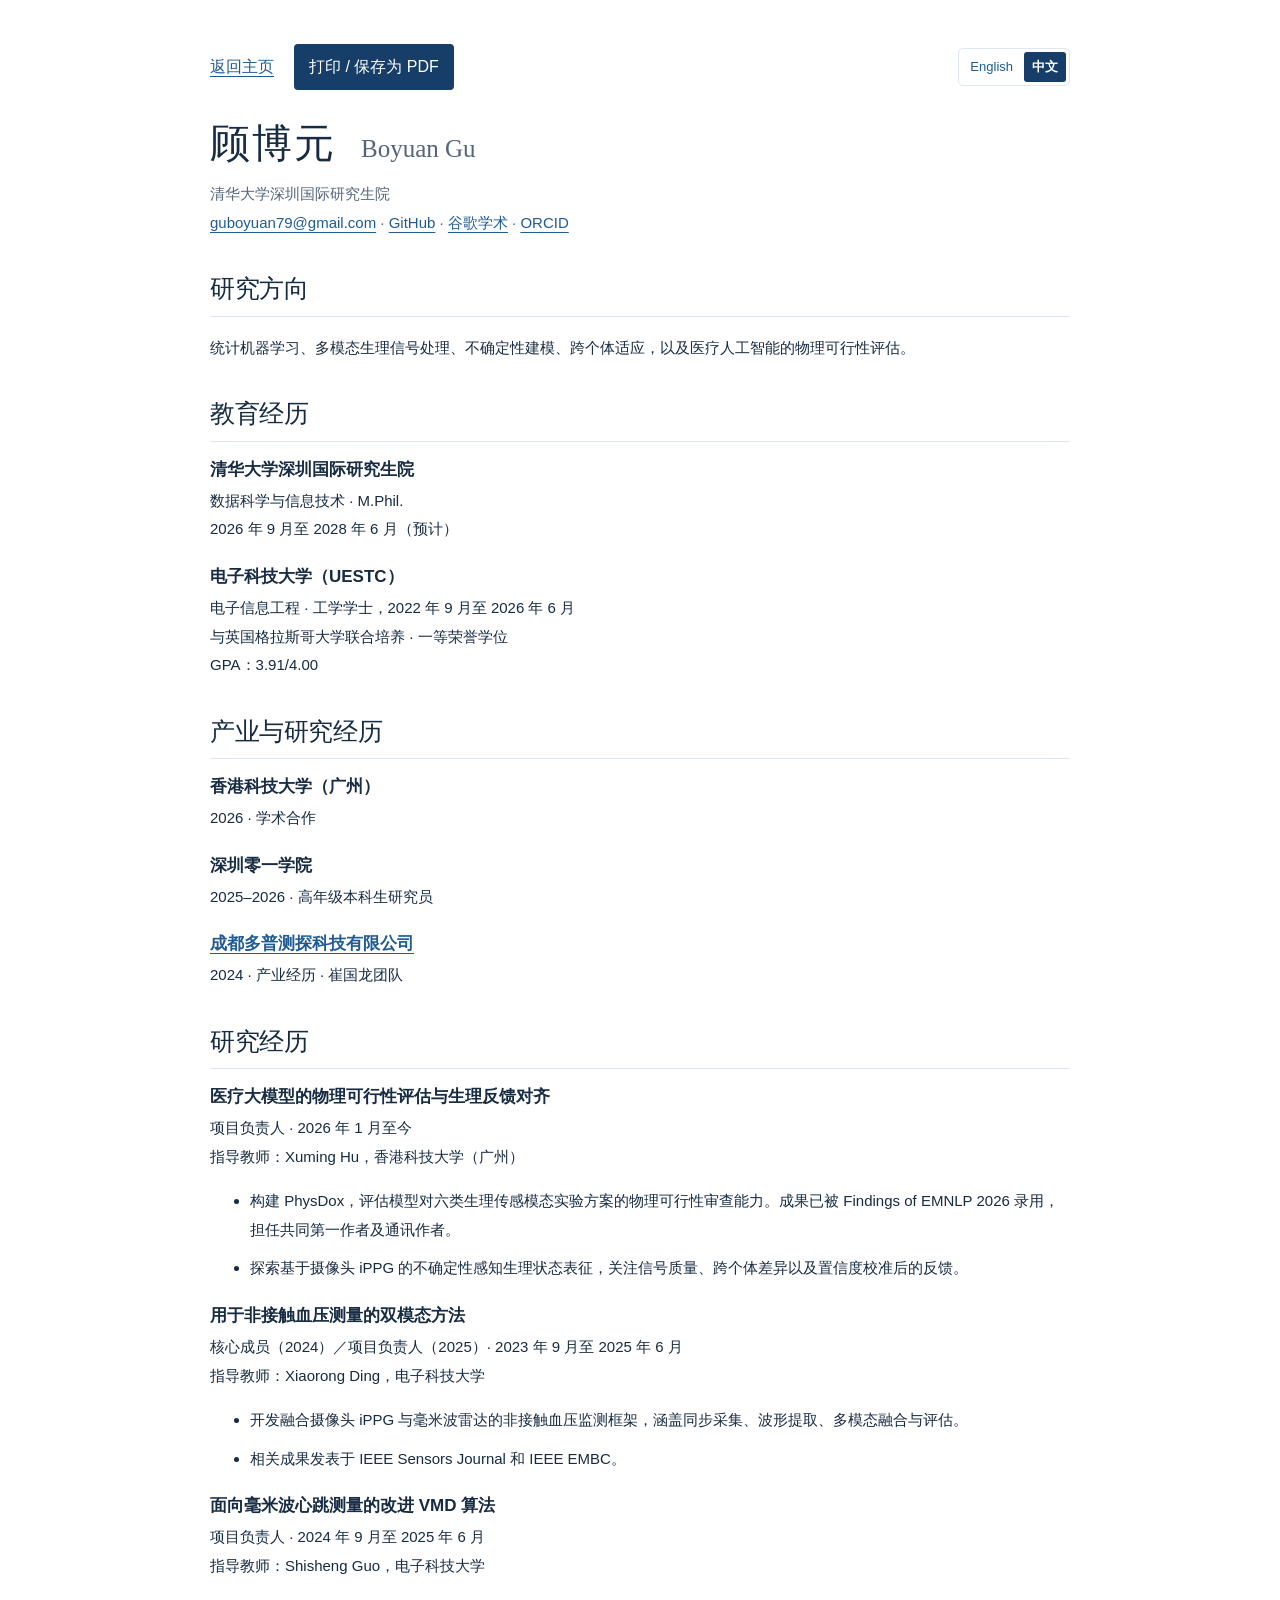
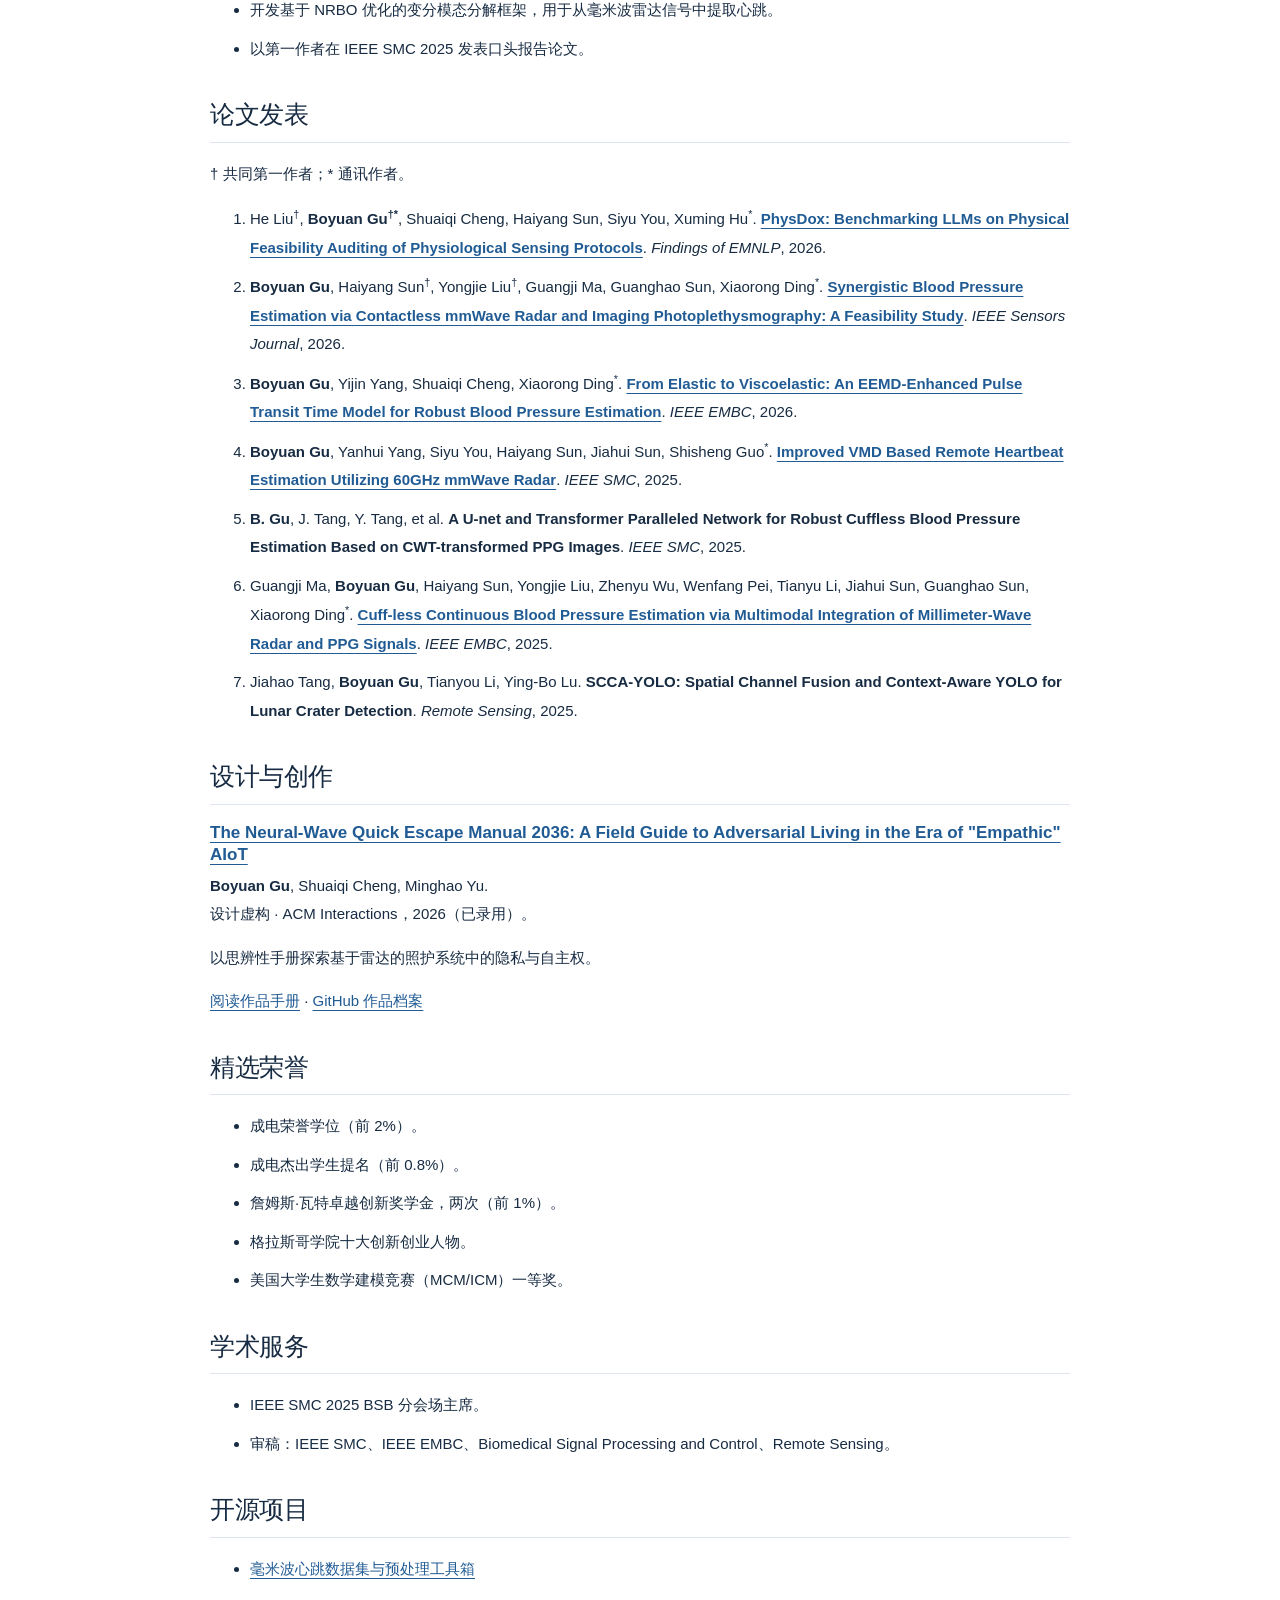
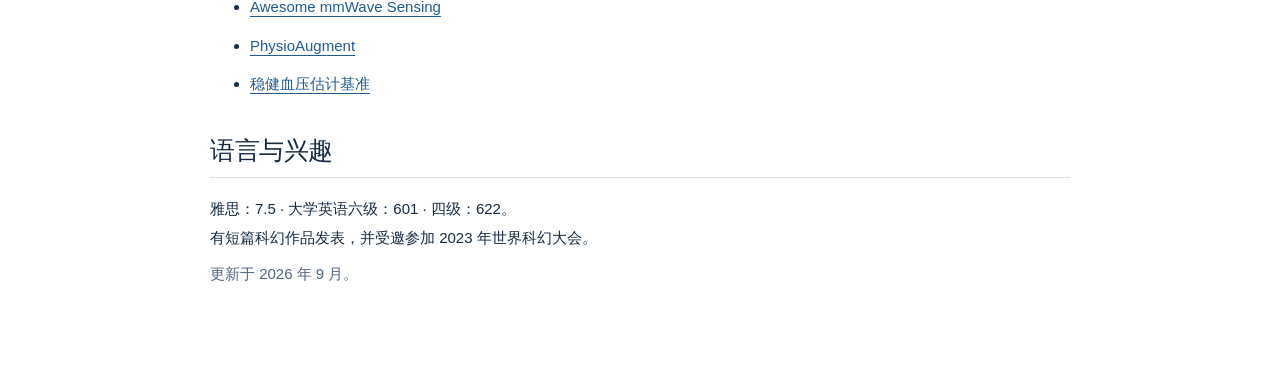
==== commit 10d32a82: "Add Duopu Cetan logo and official English company name" ====
--- a/cv-zh.html
+++ b/cv-zh.html
@@ -1 +1 @@
-<!doctype html><html lang="zh-CN"><head><meta charset="utf-8"><meta name="viewport" content="width=device-width, initial-scale=1"><title>顾博元 | 个人简历</title><meta name="description" content="顾博元的个人简历，清华大学硕士研究生（M.Phil.）。"><link rel="icon" href="assets/favicon.svg" type="image/svg+xml"><link rel="stylesheet" href="styles.css?v=20260929-3"><link rel="canonical" href="https://phish-tech.github.io/cv-zh.html"><link rel="alternate" hreflang="en" href="https://phish-tech.github.io/cv.html"><link rel="alternate" hreflang="zh-CN" href="https://phish-tech.github.io/cv-zh.html"><link rel="alternate" hreflang="x-default" href="https://phish-tech.github.io/cv.html"><script src="language.js?v=20260929-3" defer></script></head><body><a class="skip-link" href="#cv">跳转到简历</a><main id="cv" class="container cv-page"><div class="cv-actions"><a href="zh.html">返回主页</a><button type="button" onclick="window.print()">打印 / 保存为 PDF</button><div class="language-switch" aria-label="语言切换"><a lang="en" hreflang="en" data-language-switch href="cv.html" aria-label="Switch to English">English</a><span lang="zh-CN" aria-current="true">中文</span></div></div><h1>顾博元 <span lang="en">Boyuan Gu</span></h1><p class="cv-contact">清华大学深圳国际研究生院<br><a href="mailto:guboyuan79@gmail.com">guboyuan79@gmail.com</a> · <a href="https://github.com/phish-tech">GitHub</a> · <a href="https://scholar.google.com/citations?user=TJ2_Fq8AAAAJ&amp;hl=en">谷歌学术</a> · <a href="https://orcid.org/0009-0001-8273-7502">ORCID</a></p><h2>研究方向</h2><p>统计机器学习、多模态生理信号处理、不确定性建模、跨个体适应，以及医疗人工智能的物理可行性评估。</p><h2>教育经历</h2><div class="cv-entry"><h3>清华大学深圳国际研究生院</h3><p>数据科学与信息技术 · M.Phil.<br>2026 年 9 月至 2028 年 6 月（预计）</p></div><div class="cv-entry"><h3>电子科技大学（UESTC）</h3><p>电子信息工程 · 工学学士，2022 年 9 月至 2026 年 6 月<br>与英国格拉斯哥大学联合培养 · 一等荣誉学位<br>GPA：3.91/4.00</p></div><h2>产业与研究经历</h2><div class="cv-entry"><h3>香港科技大学（广州）</h3><p>2026 · 学术合作</p></div><div class="cv-entry"><h3>深圳零一学院</h3><p>2025–2026 · 高年级本科生研究员</p></div><div class="cv-entry"><h3 lang="zh-CN">成都多普测探科技有限公司</h3><p>2024 · 产业经历 · 崔国龙团队</p></div><h2>研究经历</h2><div class="cv-entry"><h3>医疗大模型的物理可行性评估与生理反馈对齐</h3><p>项目负责人 · 2026 年 1 月至今<br>指导教师：Xuming Hu，香港科技大学（广州）</p><ul><li>构建 PhysDox，评估模型对六类生理传感模态实验方案的物理可行性审查能力。成果已被 Findings of EMNLP 2026 录用，担任共同第一作者及通讯作者。</li><li>探索基于摄像头 iPPG 的不确定性感知生理状态表征，关注信号质量、跨个体差异以及置信度校准后的反馈。</li></ul></div><div class="cv-entry"><h3>用于非接触血压测量的双模态方法</h3><p>核心成员（2024）／项目负责人（2025）· 2023 年 9 月至 2025 年 6 月<br>指导教师：Xiaorong Ding，电子科技大学</p><ul><li>开发融合摄像头 iPPG 与毫米波雷达的非接触血压监测框架，涵盖同步采集、波形提取、多模态融合与评估。</li><li>相关成果发表于 IEEE Sensors Journal 和 IEEE EMBC。</li></ul></div><div class="cv-entry"><h3>面向毫米波心跳测量的改进 VMD 算法</h3><p>项目负责人 · 2024 年 9 月至 2025 年 6 月<br>指导教师：Shisheng Guo，电子科技大学</p><ul><li>开发基于 NRBO 优化的变分模态分解框架，用于从毫米波雷达信号中提取心跳。</li><li>以第一作者在 IEEE SMC 2025 发表口头报告论文。</li></ul></div><h2>论文发表</h2><p>† 共同第一作者；* 通讯作者。</p><ol><li>He Liu<sup>†</sup>, <strong>Boyuan Gu<sup>†*</sup></strong>, Shuaiqi Cheng, Haiyang Sun, Siyu You, Xuming Hu<sup>*</sup>. <strong><a href="https://arxiv.org/abs/2606.05003">PhysDox: Benchmarking LLMs on Physical Feasibility Auditing of Physiological Sensing Protocols</a></strong>. <em>Findings of EMNLP</em>, 2026.</li><li><strong>Boyuan Gu</strong>, Haiyang Sun<sup>†</sup>, Yongjie Liu<sup>†</sup>, Guangji Ma, Guanghao Sun, Xiaorong Ding<sup>*</sup>. <strong><a href="https://doi.org/10.1109/JSEN.2026.3706110">Synergistic Blood Pressure Estimation via Contactless mmWave Radar and Imaging Photoplethysmography: A Feasibility Study</a></strong>. <em>IEEE Sensors Journal</em>, 2026.</li><li><strong>Boyuan Gu</strong>, Yijin Yang, Shuaiqi Cheng, Xiaorong Ding<sup>*</sup>. <strong><a href="https://arxiv.org/abs/2604.27500">From Elastic to Viscoelastic: An EEMD-Enhanced Pulse Transit Time Model for Robust Blood Pressure Estimation</a></strong>. <em>IEEE EMBC</em>, 2026.</li><li><strong>Boyuan Gu</strong>, Yanhui Yang, Siyu You, Haiyang Sun, Jiahui Sun, Shisheng Guo<sup>*</sup>. <strong><a href="https://doi.org/10.1109/SMC58881.2025.11342664">Improved VMD Based Remote Heartbeat Estimation Utilizing 60GHz mmWave Radar</a></strong>. <em>IEEE SMC</em>, 2025.</li><li><strong>B. Gu</strong>, J. Tang, Y. Tang, et al. <strong>A U-net and Transformer Paralleled Network for Robust Cuffless Blood Pressure Estimation Based on CWT-transformed PPG Images</strong>. <em>IEEE SMC</em>, 2025.</li><li>Guangji Ma, <strong>Boyuan Gu</strong>, Haiyang Sun, Yongjie Liu, Zhenyu Wu, Wenfang Pei, Tianyu Li, Jiahui Sun, Guanghao Sun, Xiaorong Ding<sup>*</sup>. <strong><a href="https://doi.org/10.1109/EMBC58623.2025.11253283">Cuff-less Continuous Blood Pressure Estimation via Multimodal Integration of Millimeter-Wave Radar and PPG Signals</a></strong>. <em>IEEE EMBC</em>, 2025.</li><li>Jiahao Tang, <strong>Boyuan Gu</strong>, Tianyou Li, Ying-Bo Lu. <strong>SCCA-YOLO: Spatial Channel Fusion and Context-Aware YOLO for Lunar Crater Detection</strong>. <em>Remote Sensing</em>, 2025.</li></ol><h2>设计与创作</h2><div class="cv-entry"><h3><a href="https://github.com/phish-tech/Neural-Wave-2036">The Neural-Wave Quick Escape Manual 2036: A Field Guide to Adversarial Living in the Era of &quot;Empathic&quot; AIoT</a></h3><p><strong>Boyuan Gu</strong>, Shuaiqi Cheng, Minghao Yu.<br>设计虚构 · ACM Interactions，2026（已录用）。</p><p>以思辨性手册探索基于雷达的照护系统中的隐私与自主权。</p><p><a href="https://github.com/phish-tech/Neural-Wave-2036/blob/main/manual/Neural-Wave_Quick_Escape_Manual_2036.pdf">阅读作品手册</a> · <a href="https://github.com/phish-tech/Neural-Wave-2036">GitHub 作品档案</a></p></div><h2>精选荣誉</h2><ul><li>成电荣誉学位（前 2%）。</li><li>成电杰出学生提名（前 0.8%）。</li><li>詹姆斯·瓦特卓越创新奖学金，两次（前 1%）。</li><li>格拉斯哥学院十大创新创业人物。</li><li>美国大学生数学建模竞赛（MCM/ICM）一等奖。</li></ul><h2>学术服务</h2><ul><li>IEEE SMC 2025 BSB 分会场主席。</li><li>审稿：IEEE SMC、IEEE EMBC、Biomedical Signal Processing and Control、Remote Sensing。</li></ul><h2>开源项目</h2><ul><li><a href="https://github.com/phish-tech/mmWave-Heartbeat-Dataset-Preprocessing-Toolbox-">毫米波心跳数据集与预处理工具箱</a></li><li><a href="https://github.com/phish-tech/awesome-mmwave-sensing">Awesome mmWave Sensing</a></li><li><a href="https://github.com/phish-tech/PhysioAugment">PhysioAugment</a></li><li><a href="https://github.com/phish-tech/Robust_Blood_Pressure_Benchmark">稳健血压估计基准</a></li></ul><h2>语言与兴趣</h2><p>雅思：7.5 · 大学英语六级：601 · 四级：622。<br>有短篇科幻作品发表，并受邀参加 2023 年世界科幻大会。</p><p class="section-note">更新于 2026 年 9 月。</p></main></body></html>+<!doctype html><html lang="zh-CN"><head><meta charset="utf-8"><meta name="viewport" content="width=device-width, initial-scale=1"><title>顾博元 | 个人简历</title><meta name="description" content="顾博元的个人简历，清华大学硕士研究生（M.Phil.）。"><link rel="icon" href="assets/favicon.svg" type="image/svg+xml"><link rel="stylesheet" href="styles.css?v=20260929-3"><link rel="canonical" href="https://phish-tech.github.io/cv-zh.html"><link rel="alternate" hreflang="en" href="https://phish-tech.github.io/cv.html"><link rel="alternate" hreflang="zh-CN" href="https://phish-tech.github.io/cv-zh.html"><link rel="alternate" hreflang="x-default" href="https://phish-tech.github.io/cv.html"><script src="language.js?v=20260929-3" defer></script></head><body><a class="skip-link" href="#cv">跳转到简历</a><main id="cv" class="container cv-page"><div class="cv-actions"><a href="zh.html">返回主页</a><button type="button" onclick="window.print()">打印 / 保存为 PDF</button><div class="language-switch" aria-label="语言切换"><a lang="en" hreflang="en" data-language-switch href="cv.html" aria-label="Switch to English">English</a><span lang="zh-CN" aria-current="true">中文</span></div></div><h1>顾博元 <span lang="en">Boyuan Gu</span></h1><p class="cv-contact">清华大学深圳国际研究生院<br><a href="mailto:guboyuan79@gmail.com">guboyuan79@gmail.com</a> · <a href="https://github.com/phish-tech">GitHub</a> · <a href="https://scholar.google.com/citations?user=TJ2_Fq8AAAAJ&amp;hl=en">谷歌学术</a> · <a href="https://orcid.org/0009-0001-8273-7502">ORCID</a></p><h2>研究方向</h2><p>统计机器学习、多模态生理信号处理、不确定性建模、跨个体适应，以及医疗人工智能的物理可行性评估。</p><h2>教育经历</h2><div class="cv-entry"><h3>清华大学深圳国际研究生院</h3><p>数据科学与信息技术 · M.Phil.<br>2026 年 9 月至 2028 年 6 月（预计）</p></div><div class="cv-entry"><h3>电子科技大学（UESTC）</h3><p>电子信息工程 · 工学学士，2022 年 9 月至 2026 年 6 月<br>与英国格拉斯哥大学联合培养 · 一等荣誉学位<br>GPA：3.91/4.00</p></div><h2>产业与研究经历</h2><div class="cv-entry"><h3>香港科技大学（广州）</h3><p>2026 · 学术合作</p></div><div class="cv-entry"><h3>深圳零一学院</h3><p>2025–2026 · 高年级本科生研究员</p></div><div class="cv-entry"><h3><a href="http://duopucetan.com/">成都多普测探科技有限公司</a></h3><p>2024 · 产业经历 · 崔国龙团队</p></div><h2>研究经历</h2><div class="cv-entry"><h3>医疗大模型的物理可行性评估与生理反馈对齐</h3><p>项目负责人 · 2026 年 1 月至今<br>指导教师：Xuming Hu，香港科技大学（广州）</p><ul><li>构建 PhysDox，评估模型对六类生理传感模态实验方案的物理可行性审查能力。成果已被 Findings of EMNLP 2026 录用，担任共同第一作者及通讯作者。</li><li>探索基于摄像头 iPPG 的不确定性感知生理状态表征，关注信号质量、跨个体差异以及置信度校准后的反馈。</li></ul></div><div class="cv-entry"><h3>用于非接触血压测量的双模态方法</h3><p>核心成员（2024）／项目负责人（2025）· 2023 年 9 月至 2025 年 6 月<br>指导教师：Xiaorong Ding，电子科技大学</p><ul><li>开发融合摄像头 iPPG 与毫米波雷达的非接触血压监测框架，涵盖同步采集、波形提取、多模态融合与评估。</li><li>相关成果发表于 IEEE Sensors Journal 和 IEEE EMBC。</li></ul></div><div class="cv-entry"><h3>面向毫米波心跳测量的改进 VMD 算法</h3><p>项目负责人 · 2024 年 9 月至 2025 年 6 月<br>指导教师：Shisheng Guo，电子科技大学</p><ul><li>开发基于 NRBO 优化的变分模态分解框架，用于从毫米波雷达信号中提取心跳。</li><li>以第一作者在 IEEE SMC 2025 发表口头报告论文。</li></ul></div><h2>论文发表</h2><p>† 共同第一作者；* 通讯作者。</p><ol><li>He Liu<sup>†</sup>, <strong>Boyuan Gu<sup>†*</sup></strong>, Shuaiqi Cheng, Haiyang Sun, Siyu You, Xuming Hu<sup>*</sup>. <strong><a href="https://arxiv.org/abs/2606.05003">PhysDox: Benchmarking LLMs on Physical Feasibility Auditing of Physiological Sensing Protocols</a></strong>. <em>Findings of EMNLP</em>, 2026.</li><li><strong>Boyuan Gu</strong>, Haiyang Sun<sup>†</sup>, Yongjie Liu<sup>†</sup>, Guangji Ma, Guanghao Sun, Xiaorong Ding<sup>*</sup>. <strong><a href="https://doi.org/10.1109/JSEN.2026.3706110">Synergistic Blood Pressure Estimation via Contactless mmWave Radar and Imaging Photoplethysmography: A Feasibility Study</a></strong>. <em>IEEE Sensors Journal</em>, 2026.</li><li><strong>Boyuan Gu</strong>, Yijin Yang, Shuaiqi Cheng, Xiaorong Ding<sup>*</sup>. <strong><a href="https://arxiv.org/abs/2604.27500">From Elastic to Viscoelastic: An EEMD-Enhanced Pulse Transit Time Model for Robust Blood Pressure Estimation</a></strong>. <em>IEEE EMBC</em>, 2026.</li><li><strong>Boyuan Gu</strong>, Yanhui Yang, Siyu You, Haiyang Sun, Jiahui Sun, Shisheng Guo<sup>*</sup>. <strong><a href="https://doi.org/10.1109/SMC58881.2025.11342664">Improved VMD Based Remote Heartbeat Estimation Utilizing 60GHz mmWave Radar</a></strong>. <em>IEEE SMC</em>, 2025.</li><li><strong>B. Gu</strong>, J. Tang, Y. Tang, et al. <strong>A U-net and Transformer Paralleled Network for Robust Cuffless Blood Pressure Estimation Based on CWT-transformed PPG Images</strong>. <em>IEEE SMC</em>, 2025.</li><li>Guangji Ma, <strong>Boyuan Gu</strong>, Haiyang Sun, Yongjie Liu, Zhenyu Wu, Wenfang Pei, Tianyu Li, Jiahui Sun, Guanghao Sun, Xiaorong Ding<sup>*</sup>. <strong><a href="https://doi.org/10.1109/EMBC58623.2025.11253283">Cuff-less Continuous Blood Pressure Estimation via Multimodal Integration of Millimeter-Wave Radar and PPG Signals</a></strong>. <em>IEEE EMBC</em>, 2025.</li><li>Jiahao Tang, <strong>Boyuan Gu</strong>, Tianyou Li, Ying-Bo Lu. <strong>SCCA-YOLO: Spatial Channel Fusion and Context-Aware YOLO for Lunar Crater Detection</strong>. <em>Remote Sensing</em>, 2025.</li></ol><h2>设计与创作</h2><div class="cv-entry"><h3><a href="https://github.com/phish-tech/Neural-Wave-2036">The Neural-Wave Quick Escape Manual 2036: A Field Guide to Adversarial Living in the Era of &quot;Empathic&quot; AIoT</a></h3><p><strong>Boyuan Gu</strong>, Shuaiqi Cheng, Minghao Yu.<br>设计虚构 · ACM Interactions，2026（已录用）。</p><p>以思辨性手册探索基于雷达的照护系统中的隐私与自主权。</p><p><a href="https://github.com/phish-tech/Neural-Wave-2036/blob/main/manual/Neural-Wave_Quick_Escape_Manual_2036.pdf">阅读作品手册</a> · <a href="https://github.com/phish-tech/Neural-Wave-2036">GitHub 作品档案</a></p></div><h2>精选荣誉</h2><ul><li>成电荣誉学位（前 2%）。</li><li>成电杰出学生提名（前 0.8%）。</li><li>詹姆斯·瓦特卓越创新奖学金，两次（前 1%）。</li><li>格拉斯哥学院十大创新创业人物。</li><li>美国大学生数学建模竞赛（MCM/ICM）一等奖。</li></ul><h2>学术服务</h2><ul><li>IEEE SMC 2025 BSB 分会场主席。</li><li>审稿：IEEE SMC、IEEE EMBC、Biomedical Signal Processing and Control、Remote Sensing。</li></ul><h2>开源项目</h2><ul><li><a href="https://github.com/phish-tech/mmWave-Heartbeat-Dataset-Preprocessing-Toolbox-">毫米波心跳数据集与预处理工具箱</a></li><li><a href="https://github.com/phish-tech/awesome-mmwave-sensing">Awesome mmWave Sensing</a></li><li><a href="https://github.com/phish-tech/PhysioAugment">PhysioAugment</a></li><li><a href="https://github.com/phish-tech/Robust_Blood_Pressure_Benchmark">稳健血压估计基准</a></li></ul><h2>语言与兴趣</h2><p>雅思：7.5 · 大学英语六级：601 · 四级：622。<br>有短篇科幻作品发表，并受邀参加 2023 年世界科幻大会。</p><p class="section-note">更新于 2026 年 9 月。</p></main></body></html>
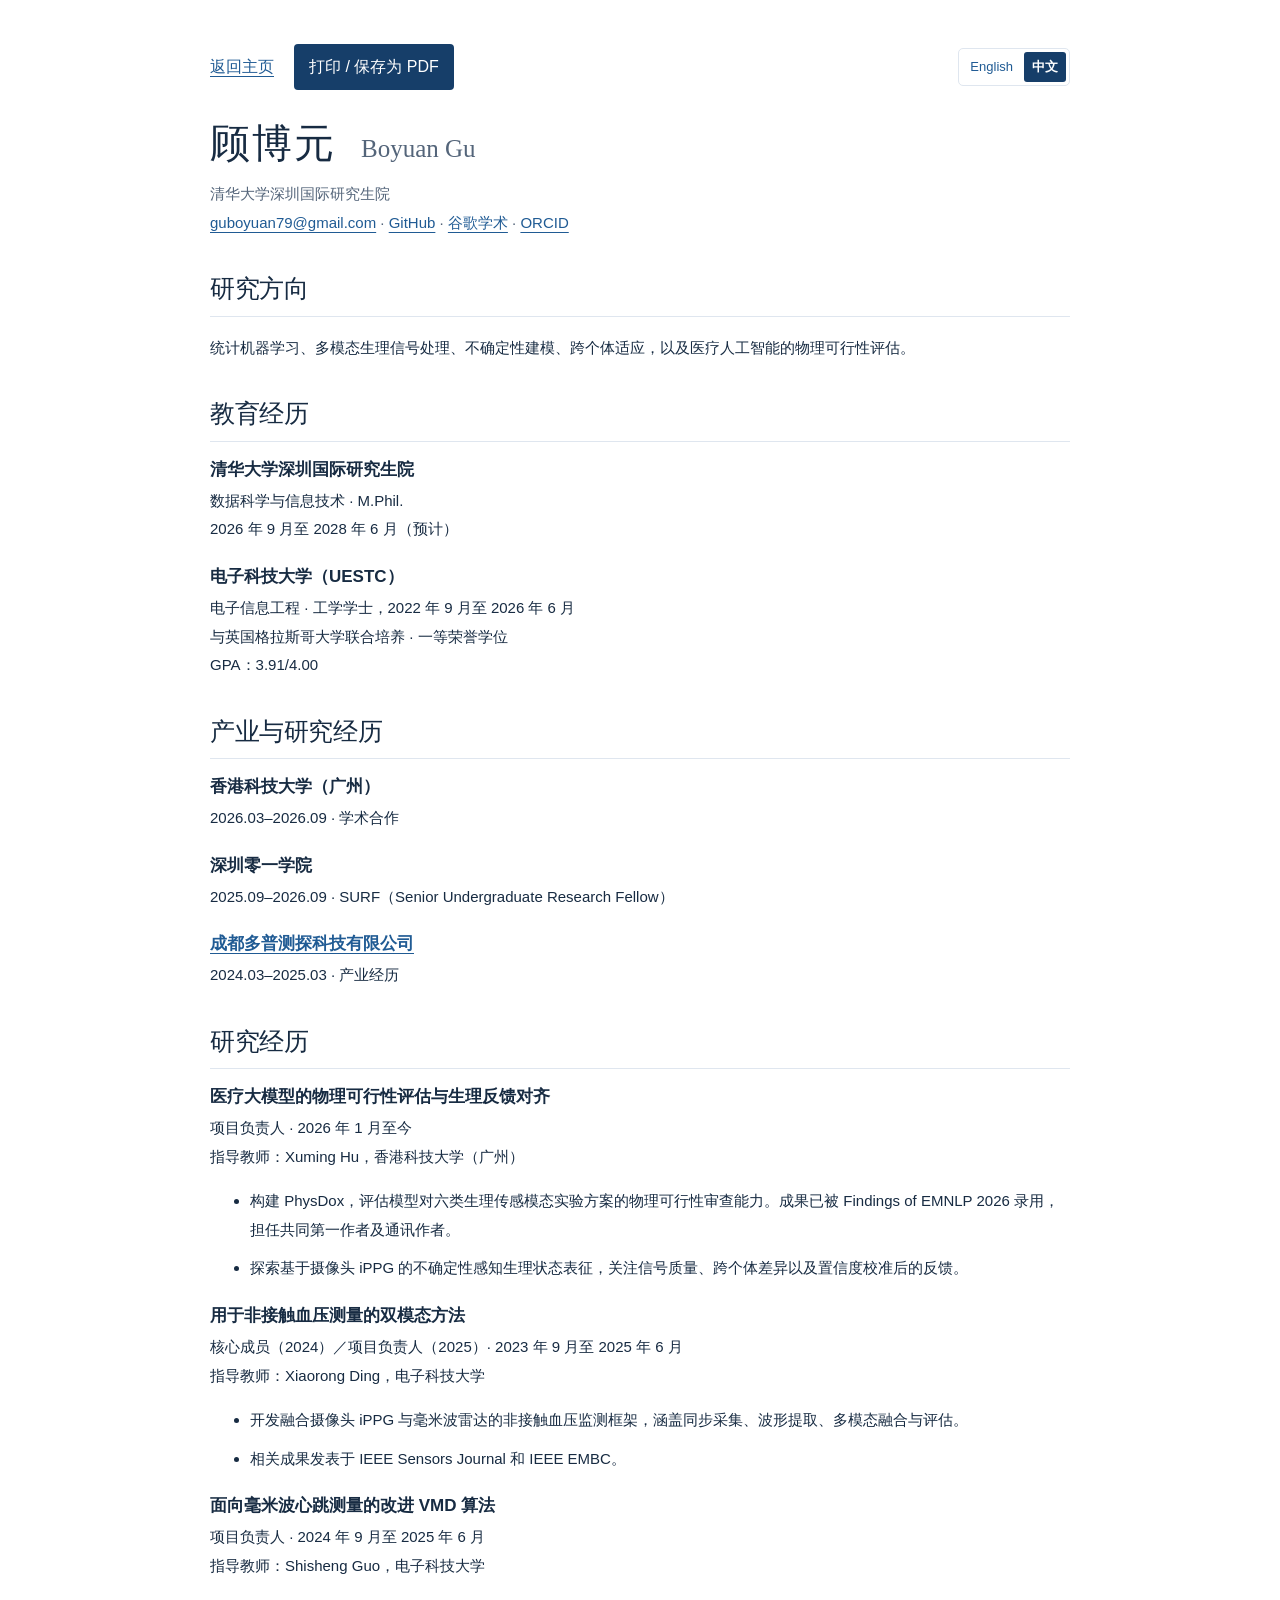
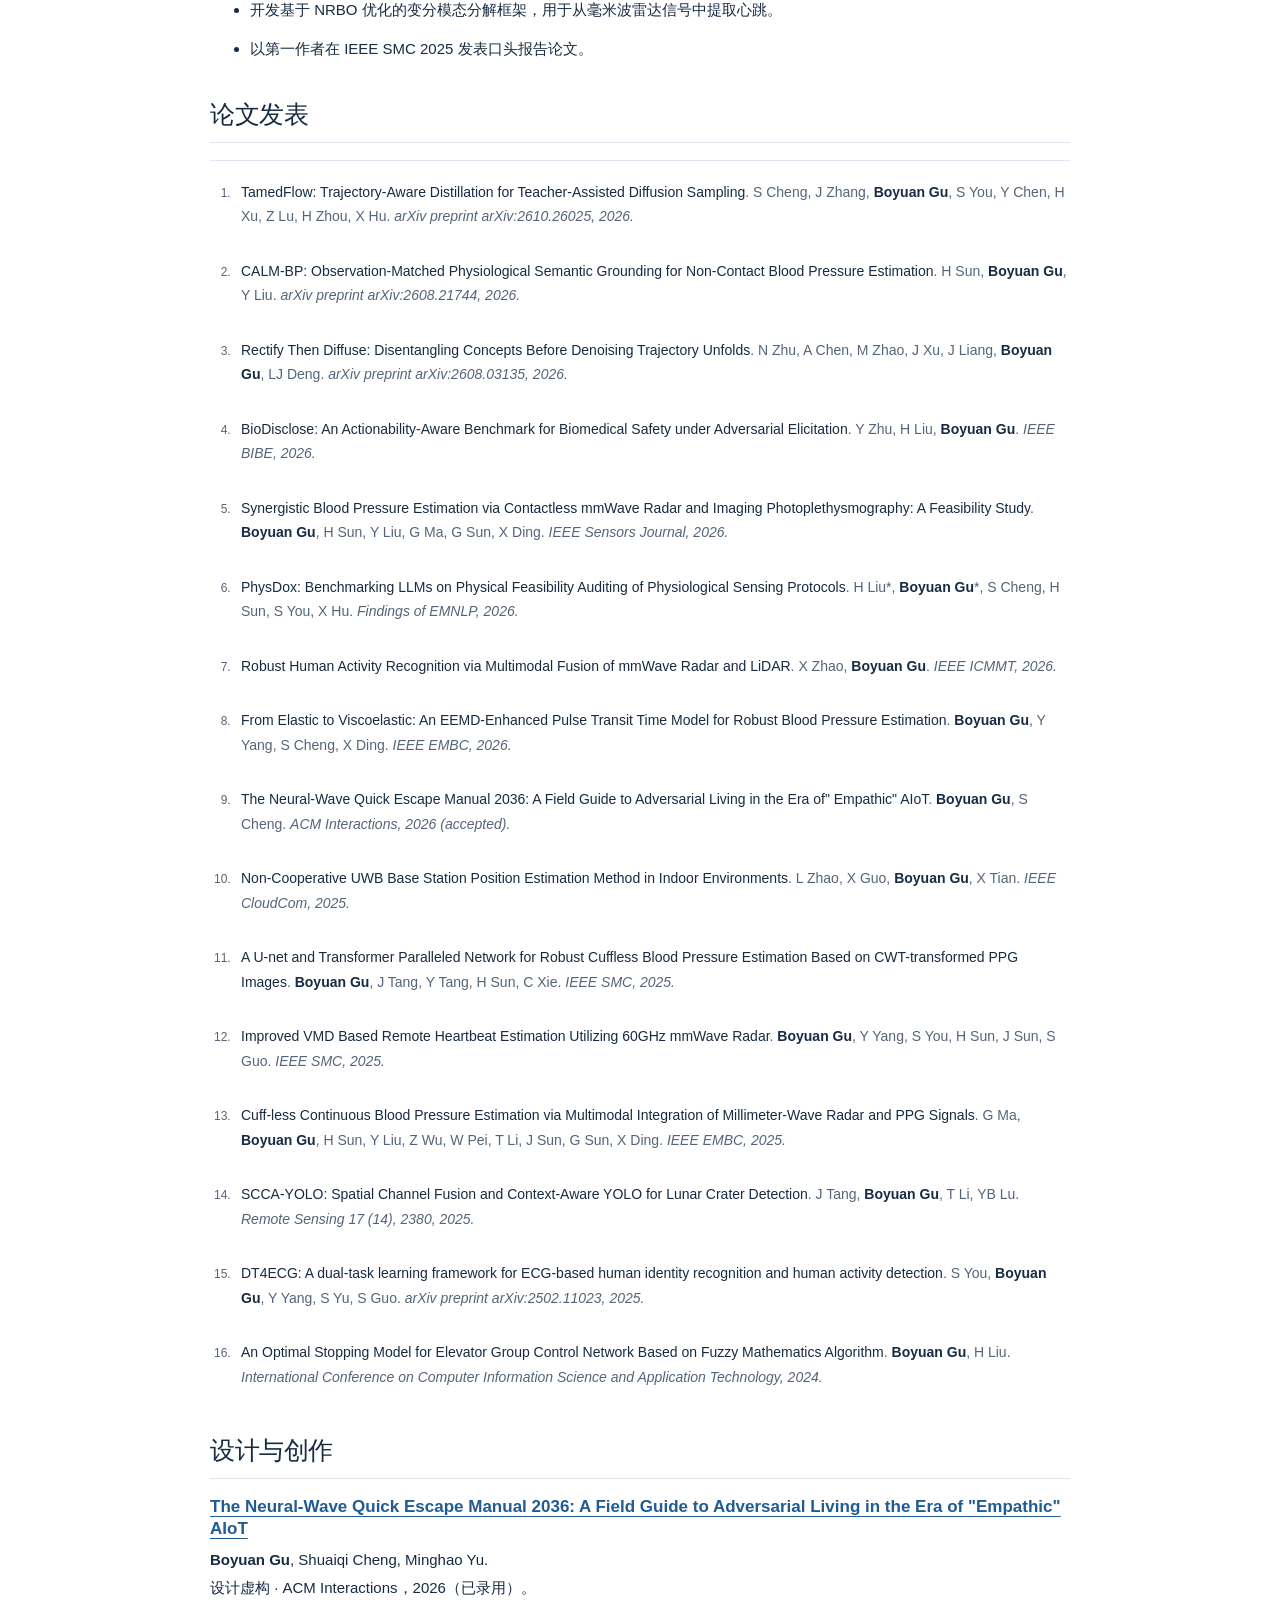
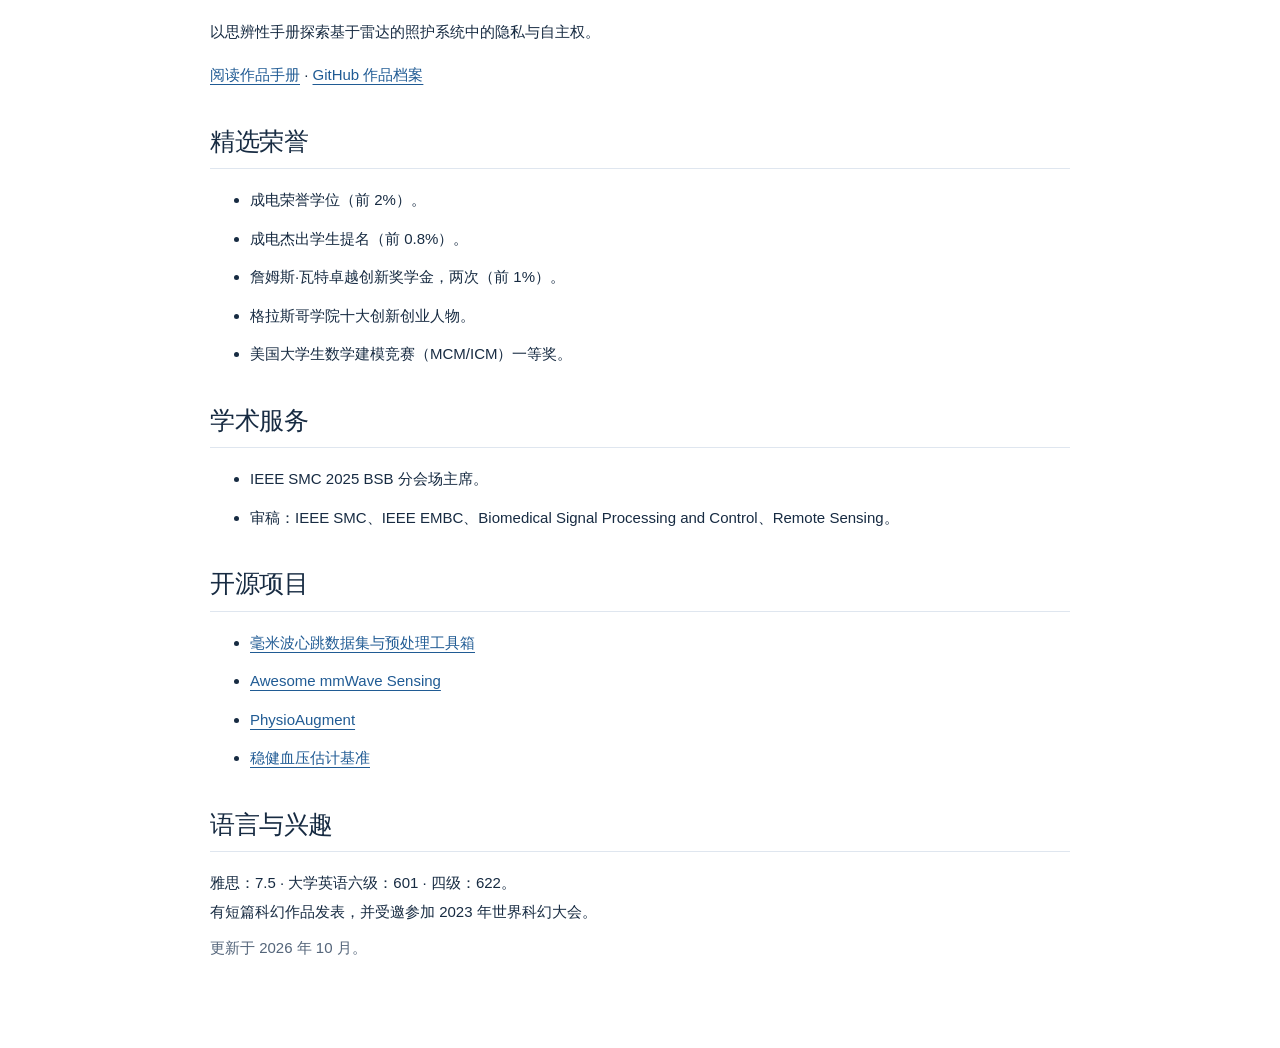
==== commit 4e6760c4: "Replace research concepts with selected papers and complete Scholar bibliography" ====
--- a/cv-zh.html
+++ b/cv-zh.html
@@ -1 +1 @@
-<!doctype html><html lang="zh-CN"><head><meta charset="utf-8"><meta name="viewport" content="width=device-width, initial-scale=1"><title>顾博元 | 个人简历</title><meta name="description" content="顾博元的个人简历，清华大学硕士研究生（M.Phil.）。"><link rel="icon" href="assets/favicon.svg" type="image/svg+xml"><link rel="stylesheet" href="styles.css?v=20260929-3"><link rel="canonical" href="https://phish-tech.github.io/cv-zh.html"><link rel="alternate" hreflang="en" href="https://phish-tech.github.io/cv.html"><link rel="alternate" hreflang="zh-CN" href="https://phish-tech.github.io/cv-zh.html"><link rel="alternate" hreflang="x-default" href="https://phish-tech.github.io/cv.html"><script src="language.js?v=20260929-3" defer></script></head><body><a class="skip-link" href="#cv">跳转到简历</a><main id="cv" class="container cv-page"><div class="cv-actions"><a href="zh.html">返回主页</a><button type="button" onclick="window.print()">打印 / 保存为 PDF</button><div class="language-switch" aria-label="语言切换"><a lang="en" hreflang="en" data-language-switch href="cv.html" aria-label="Switch to English">English</a><span lang="zh-CN" aria-current="true">中文</span></div></div><h1>顾博元 <span lang="en">Boyuan Gu</span></h1><p class="cv-contact">清华大学深圳国际研究生院<br><a href="mailto:guboyuan79@gmail.com">guboyuan79@gmail.com</a> · <a href="https://github.com/phish-tech">GitHub</a> · <a href="https://scholar.google.com/citations?user=TJ2_Fq8AAAAJ&amp;hl=en">谷歌学术</a> · <a href="https://orcid.org/0009-0001-8273-7502">ORCID</a></p><h2>研究方向</h2><p>统计机器学习、多模态生理信号处理、不确定性建模、跨个体适应，以及医疗人工智能的物理可行性评估。</p><h2>教育经历</h2><div class="cv-entry"><h3>清华大学深圳国际研究生院</h3><p>数据科学与信息技术 · M.Phil.<br>2026 年 9 月至 2028 年 6 月（预计）</p></div><div class="cv-entry"><h3>电子科技大学（UESTC）</h3><p>电子信息工程 · 工学学士，2022 年 9 月至 2026 年 6 月<br>与英国格拉斯哥大学联合培养 · 一等荣誉学位<br>GPA：3.91/4.00</p></div><h2>产业与研究经历</h2><div class="cv-entry"><h3>香港科技大学（广州）</h3><p>2026 · 学术合作</p></div><div class="cv-entry"><h3>深圳零一学院</h3><p>2025–2026 · 高年级本科生研究员</p></div><div class="cv-entry"><h3><a href="http://duopucetan.com/">成都多普测探科技有限公司</a></h3><p>2024 · 产业经历 · 崔国龙团队</p></div><h2>研究经历</h2><div class="cv-entry"><h3>医疗大模型的物理可行性评估与生理反馈对齐</h3><p>项目负责人 · 2026 年 1 月至今<br>指导教师：Xuming Hu，香港科技大学（广州）</p><ul><li>构建 PhysDox，评估模型对六类生理传感模态实验方案的物理可行性审查能力。成果已被 Findings of EMNLP 2026 录用，担任共同第一作者及通讯作者。</li><li>探索基于摄像头 iPPG 的不确定性感知生理状态表征，关注信号质量、跨个体差异以及置信度校准后的反馈。</li></ul></div><div class="cv-entry"><h3>用于非接触血压测量的双模态方法</h3><p>核心成员（2024）／项目负责人（2025）· 2023 年 9 月至 2025 年 6 月<br>指导教师：Xiaorong Ding，电子科技大学</p><ul><li>开发融合摄像头 iPPG 与毫米波雷达的非接触血压监测框架，涵盖同步采集、波形提取、多模态融合与评估。</li><li>相关成果发表于 IEEE Sensors Journal 和 IEEE EMBC。</li></ul></div><div class="cv-entry"><h3>面向毫米波心跳测量的改进 VMD 算法</h3><p>项目负责人 · 2024 年 9 月至 2025 年 6 月<br>指导教师：Shisheng Guo，电子科技大学</p><ul><li>开发基于 NRBO 优化的变分模态分解框架，用于从毫米波雷达信号中提取心跳。</li><li>以第一作者在 IEEE SMC 2025 发表口头报告论文。</li></ul></div><h2>论文发表</h2><p>† 共同第一作者；* 通讯作者。</p><ol><li>He Liu<sup>†</sup>, <strong>Boyuan Gu<sup>†*</sup></strong>, Shuaiqi Cheng, Haiyang Sun, Siyu You, Xuming Hu<sup>*</sup>. <strong><a href="https://arxiv.org/abs/2606.05003">PhysDox: Benchmarking LLMs on Physical Feasibility Auditing of Physiological Sensing Protocols</a></strong>. <em>Findings of EMNLP</em>, 2026.</li><li><strong>Boyuan Gu</strong>, Haiyang Sun<sup>†</sup>, Yongjie Liu<sup>†</sup>, Guangji Ma, Guanghao Sun, Xiaorong Ding<sup>*</sup>. <strong><a href="https://doi.org/10.1109/JSEN.2026.3706110">Synergistic Blood Pressure Estimation via Contactless mmWave Radar and Imaging Photoplethysmography: A Feasibility Study</a></strong>. <em>IEEE Sensors Journal</em>, 2026.</li><li><strong>Boyuan Gu</strong>, Yijin Yang, Shuaiqi Cheng, Xiaorong Ding<sup>*</sup>. <strong><a href="https://arxiv.org/abs/2604.27500">From Elastic to Viscoelastic: An EEMD-Enhanced Pulse Transit Time Model for Robust Blood Pressure Estimation</a></strong>. <em>IEEE EMBC</em>, 2026.</li><li><strong>Boyuan Gu</strong>, Yanhui Yang, Siyu You, Haiyang Sun, Jiahui Sun, Shisheng Guo<sup>*</sup>. <strong><a href="https://doi.org/10.1109/SMC58881.2025.11342664">Improved VMD Based Remote Heartbeat Estimation Utilizing 60GHz mmWave Radar</a></strong>. <em>IEEE SMC</em>, 2025.</li><li><strong>B. Gu</strong>, J. Tang, Y. Tang, et al. <strong>A U-net and Transformer Paralleled Network for Robust Cuffless Blood Pressure Estimation Based on CWT-transformed PPG Images</strong>. <em>IEEE SMC</em>, 2025.</li><li>Guangji Ma, <strong>Boyuan Gu</strong>, Haiyang Sun, Yongjie Liu, Zhenyu Wu, Wenfang Pei, Tianyu Li, Jiahui Sun, Guanghao Sun, Xiaorong Ding<sup>*</sup>. <strong><a href="https://doi.org/10.1109/EMBC58623.2025.11253283">Cuff-less Continuous Blood Pressure Estimation via Multimodal Integration of Millimeter-Wave Radar and PPG Signals</a></strong>. <em>IEEE EMBC</em>, 2025.</li><li>Jiahao Tang, <strong>Boyuan Gu</strong>, Tianyou Li, Ying-Bo Lu. <strong>SCCA-YOLO: Spatial Channel Fusion and Context-Aware YOLO for Lunar Crater Detection</strong>. <em>Remote Sensing</em>, 2025.</li></ol><h2>设计与创作</h2><div class="cv-entry"><h3><a href="https://github.com/phish-tech/Neural-Wave-2036">The Neural-Wave Quick Escape Manual 2036: A Field Guide to Adversarial Living in the Era of &quot;Empathic&quot; AIoT</a></h3><p><strong>Boyuan Gu</strong>, Shuaiqi Cheng, Minghao Yu.<br>设计虚构 · ACM Interactions，2026（已录用）。</p><p>以思辨性手册探索基于雷达的照护系统中的隐私与自主权。</p><p><a href="https://github.com/phish-tech/Neural-Wave-2036/blob/main/manual/Neural-Wave_Quick_Escape_Manual_2036.pdf">阅读作品手册</a> · <a href="https://github.com/phish-tech/Neural-Wave-2036">GitHub 作品档案</a></p></div><h2>精选荣誉</h2><ul><li>成电荣誉学位（前 2%）。</li><li>成电杰出学生提名（前 0.8%）。</li><li>詹姆斯·瓦特卓越创新奖学金，两次（前 1%）。</li><li>格拉斯哥学院十大创新创业人物。</li><li>美国大学生数学建模竞赛（MCM/ICM）一等奖。</li></ul><h2>学术服务</h2><ul><li>IEEE SMC 2025 BSB 分会场主席。</li><li>审稿：IEEE SMC、IEEE EMBC、Biomedical Signal Processing and Control、Remote Sensing。</li></ul><h2>开源项目</h2><ul><li><a href="https://github.com/phish-tech/mmWave-Heartbeat-Dataset-Preprocessing-Toolbox-">毫米波心跳数据集与预处理工具箱</a></li><li><a href="https://github.com/phish-tech/awesome-mmwave-sensing">Awesome mmWave Sensing</a></li><li><a href="https://github.com/phish-tech/PhysioAugment">PhysioAugment</a></li><li><a href="https://github.com/phish-tech/Robust_Blood_Pressure_Benchmark">稳健血压估计基准</a></li></ul><h2>语言与兴趣</h2><p>雅思：7.5 · 大学英语六级：601 · 四级：622。<br>有短篇科幻作品发表，并受邀参加 2023 年世界科幻大会。</p><p class="section-note">更新于 2026 年 9 月。</p></main></body></html>+<!doctype html><html lang="zh-CN"><head><meta charset="utf-8"><meta name="viewport" content="width=device-width, initial-scale=1"><title>顾博元 | 个人简历</title><meta name="description" content="顾博元的个人简历，清华大学硕士研究生（M.Phil.）。"><link rel="icon" href="assets/favicon.svg" type="image/svg+xml"><link rel="stylesheet" href="styles.css?v=20261024-1"><link rel="canonical" href="https://phish-tech.github.io/cv-zh.html"><link rel="alternate" hreflang="en" href="https://phish-tech.github.io/cv.html"><link rel="alternate" hreflang="zh-CN" href="https://phish-tech.github.io/cv-zh.html"><link rel="alternate" hreflang="x-default" href="https://phish-tech.github.io/cv.html"><script src="language.js?v=20260929-3" defer></script></head><body><a class="skip-link" href="#cv">跳转到简历</a><main id="cv" class="container cv-page"><div class="cv-actions"><a href="zh.html">返回主页</a><button type="button" onclick="window.print()">打印 / 保存为 PDF</button><div class="language-switch" aria-label="语言切换"><a lang="en" hreflang="en" data-language-switch href="cv.html" aria-label="Switch to English">English</a><span lang="zh-CN" aria-current="true">中文</span></div></div><h1>顾博元 <span lang="en">Boyuan Gu</span></h1><p class="cv-contact">清华大学深圳国际研究生院<br><a href="mailto:guboyuan79@gmail.com">guboyuan79@gmail.com</a> · <a href="https://github.com/phish-tech">GitHub</a> · <a href="https://scholar.google.com/citations?user=TJ2_Fq8AAAAJ&amp;hl=en">谷歌学术</a> · <a href="https://orcid.org/0009-0001-8273-7502">ORCID</a></p><h2>研究方向</h2><p>统计机器学习、多模态生理信号处理、不确定性建模、跨个体适应，以及医疗人工智能的物理可行性评估。</p><h2>教育经历</h2><div class="cv-entry"><h3>清华大学深圳国际研究生院</h3><p>数据科学与信息技术 · M.Phil.<br>2026 年 9 月至 2028 年 6 月（预计）</p></div><div class="cv-entry"><h3>电子科技大学（UESTC）</h3><p>电子信息工程 · 工学学士，2022 年 9 月至 2026 年 6 月<br>与英国格拉斯哥大学联合培养 · 一等荣誉学位<br>GPA：3.91/4.00</p></div><h2>产业与研究经历</h2><div class="cv-entry"><h3>香港科技大学（广州）</h3><p>2026.03–2026.09 · 学术合作</p></div><div class="cv-entry"><h3>深圳零一学院</h3><p>2025.09–2026.09 · SURF（Senior Undergraduate Research Fellow）</p></div><div class="cv-entry"><h3><a href="http://duopucetan.com/">成都多普测探科技有限公司</a></h3><p>2024.03–2025.03 · 产业经历</p></div><h2>研究经历</h2><div class="cv-entry"><h3>医疗大模型的物理可行性评估与生理反馈对齐</h3><p>项目负责人 · 2026 年 1 月至今<br>指导教师：Xuming Hu，香港科技大学（广州）</p><ul><li>构建 PhysDox，评估模型对六类生理传感模态实验方案的物理可行性审查能力。成果已被 Findings of EMNLP 2026 录用，担任共同第一作者及通讯作者。</li><li>探索基于摄像头 iPPG 的不确定性感知生理状态表征，关注信号质量、跨个体差异以及置信度校准后的反馈。</li></ul></div><div class="cv-entry"><h3>用于非接触血压测量的双模态方法</h3><p>核心成员（2024）／项目负责人（2025）· 2023 年 9 月至 2025 年 6 月<br>指导教师：Xiaorong Ding，电子科技大学</p><ul><li>开发融合摄像头 iPPG 与毫米波雷达的非接触血压监测框架，涵盖同步采集、波形提取、多模态融合与评估。</li><li>相关成果发表于 IEEE Sensors Journal 和 IEEE EMBC。</li></ul></div><div class="cv-entry"><h3>面向毫米波心跳测量的改进 VMD 算法</h3><p>项目负责人 · 2024 年 9 月至 2025 年 6 月<br>指导教师：Shisheng Guo，电子科技大学</p><ul><li>开发基于 NRBO 优化的变分模态分解框架，用于从毫米波雷达信号中提取心跳。</li><li>以第一作者在 IEEE SMC 2025 发表口头报告论文。</li></ul></div><h2>论文发表</h2><ol class="compact-publications"><li><span class="citation-title"><a href="https://arxiv.org/abs/2610.26025">TamedFlow: Trajectory-Aware Distillation for Teacher-Assisted Diffusion Sampling</a>.</span> <span class="citation-authors">S Cheng, J Zhang, <strong>Boyuan Gu</strong>, S You, Y Chen, H Xu, Z Lu, H Zhou, X Hu.</span> <span class="citation-venue">arXiv preprint arXiv:2610.26025, 2026.</span></li><li><span class="citation-title"><a href="https://arxiv.org/abs/2608.21744">CALM-BP: Observation-Matched Physiological Semantic Grounding for Non-Contact Blood Pressure Estimation</a>.</span> <span class="citation-authors">H Sun, <strong>Boyuan Gu</strong>, Y Liu.</span> <span class="citation-venue">arXiv preprint arXiv:2608.21744, 2026.</span></li><li><span class="citation-title"><a href="https://arxiv.org/abs/2608.03135">Rectify Then Diffuse: Disentangling Concepts Before Denoising Trajectory Unfolds</a>.</span> <span class="citation-authors">N Zhu, A Chen, M Zhao, J Xu, J Liang, <strong>Boyuan Gu</strong>, LJ Deng.</span> <span class="citation-venue">arXiv preprint arXiv:2608.03135, 2026.</span></li><li><span class="citation-title"><a href="https://scholar.google.com/citations?view_op=view_citation&amp;hl=en&amp;user=TJ2_Fq8AAAAJ&amp;pagesize=100&amp;sortby=pubdate&amp;citation_for_view=TJ2_Fq8AAAAJ:roLk4NBRz8UC">BioDisclose: An Actionability-Aware Benchmark for Biomedical Safety under Adversarial Elicitation</a>.</span> <span class="citation-authors">Y Zhu, H Liu, <strong>Boyuan Gu</strong>.</span> <span class="citation-venue">IEEE BIBE, 2026.</span></li><li><span class="citation-title"><a href="https://doi.org/10.1109/JSEN.2026.3706110">Synergistic Blood Pressure Estimation via Contactless mmWave Radar and Imaging Photoplethysmography: A Feasibility Study</a>.</span> <span class="citation-authors"><strong>Boyuan Gu</strong>, H Sun, Y Liu, G Ma, G Sun, X Ding.</span> <span class="citation-venue">IEEE Sensors Journal, 2026.</span></li><li><span class="citation-title"><a href="https://arxiv.org/abs/2606.05003">PhysDox: Benchmarking LLMs on Physical Feasibility Auditing of Physiological Sensing Protocols</a>.</span> <span class="citation-authors">H Liu*, <strong>Boyuan Gu</strong>*, S Cheng, H Sun, S You, X Hu.</span> <span class="citation-venue">Findings of EMNLP, 2026.</span></li><li><span class="citation-title"><a href="https://scholar.google.com/citations?view_op=view_citation&amp;hl=en&amp;user=TJ2_Fq8AAAAJ&amp;pagesize=100&amp;sortby=pubdate&amp;citation_for_view=TJ2_Fq8AAAAJ:0EnyYjriUFMC">Robust Human Activity Recognition via Multimodal Fusion of mmWave Radar and LiDAR</a>.</span> <span class="citation-authors">X Zhao, <strong>Boyuan Gu</strong>.</span> <span class="citation-venue">IEEE ICMMT, 2026.</span></li><li><span class="citation-title"><a href="https://arxiv.org/abs/2604.27500">From Elastic to Viscoelastic: An EEMD-Enhanced Pulse Transit Time Model for Robust Blood Pressure Estimation</a>.</span> <span class="citation-authors"><strong>Boyuan Gu</strong>, Y Yang, S Cheng, X Ding.</span> <span class="citation-venue">IEEE EMBC, 2026.</span></li><li><span class="citation-title"><a href="https://scholar.google.com/citations?view_op=view_citation&amp;hl=en&amp;user=TJ2_Fq8AAAAJ&amp;pagesize=100&amp;sortby=pubdate&amp;citation_for_view=TJ2_Fq8AAAAJ:eQOLeE2rZwMC">The Neural-Wave Quick Escape Manual 2036: A Field Guide to Adversarial Living in the Era of&quot; Empathic&quot; AIoT</a>.</span> <span class="citation-authors"><strong>Boyuan Gu</strong>, S Cheng.</span> <span class="citation-venue">ACM Interactions, 2026 (accepted).</span></li><li><span class="citation-title"><a href="https://scholar.google.com/citations?view_op=view_citation&amp;hl=en&amp;user=TJ2_Fq8AAAAJ&amp;pagesize=100&amp;sortby=pubdate&amp;citation_for_view=TJ2_Fq8AAAAJ:hqOjcs7Dif8C">Non-Cooperative UWB Base Station Position Estimation Method in Indoor Environments</a>.</span> <span class="citation-authors">L Zhao, X Guo, <strong>Boyuan Gu</strong>, X Tian.</span> <span class="citation-venue">IEEE CloudCom, 2025.</span></li><li><span class="citation-title"><a href="https://scholar.google.com/citations?view_op=view_citation&amp;hl=en&amp;user=TJ2_Fq8AAAAJ&amp;pagesize=100&amp;sortby=pubdate&amp;citation_for_view=TJ2_Fq8AAAAJ:YsMSGLbcyi4C">A U-net and Transformer Paralleled Network for Robust Cuffless Blood Pressure Estimation Based on CWT-transformed PPG Images</a>.</span> <span class="citation-authors"><strong>Boyuan Gu</strong>, J Tang, Y Tang, H Sun, C Xie.</span> <span class="citation-venue">IEEE SMC, 2025.</span></li><li><span class="citation-title"><a href="https://doi.org/10.1109/SMC58881.2025.11342664">Improved VMD Based Remote Heartbeat Estimation Utilizing 60GHz mmWave Radar</a>.</span> <span class="citation-authors"><strong>Boyuan Gu</strong>, Y Yang, S You, H Sun, J Sun, S Guo.</span> <span class="citation-venue">IEEE SMC, 2025.</span></li><li><span class="citation-title"><a href="https://doi.org/10.1109/EMBC58623.2025.11253283">Cuff-less Continuous Blood Pressure Estimation via Multimodal Integration of Millimeter-Wave Radar and PPG Signals</a>.</span> <span class="citation-authors">G Ma, <strong>Boyuan Gu</strong>, H Sun, Y Liu, Z Wu, W Pei, T Li, J Sun, G Sun, X Ding.</span> <span class="citation-venue">IEEE EMBC, 2025.</span></li><li><span class="citation-title"><a href="https://scholar.google.com/citations?view_op=view_citation&amp;hl=en&amp;user=TJ2_Fq8AAAAJ&amp;pagesize=100&amp;sortby=pubdate&amp;citation_for_view=TJ2_Fq8AAAAJ:qjMakFHDy7sC">SCCA-YOLO: Spatial Channel Fusion and Context-Aware YOLO for Lunar Crater Detection</a>.</span> <span class="citation-authors">J Tang, <strong>Boyuan Gu</strong>, T Li, YB Lu.</span> <span class="citation-venue">Remote Sensing 17 (14), 2380, 2025.</span></li><li><span class="citation-title"><a href="https://arxiv.org/abs/2502.11023">DT4ECG: A dual-task learning framework for ECG-based human identity recognition and human activity detection</a>.</span> <span class="citation-authors">S You, <strong>Boyuan Gu</strong>, Y Yang, S Yu, S Guo.</span> <span class="citation-venue">arXiv preprint arXiv:2502.11023, 2025.</span></li><li><span class="citation-title"><a href="https://scholar.google.com/citations?view_op=view_citation&amp;hl=en&amp;user=TJ2_Fq8AAAAJ&amp;pagesize=100&amp;sortby=pubdate&amp;citation_for_view=TJ2_Fq8AAAAJ:u5HHmVD_uO8C">An Optimal Stopping Model for Elevator Group Control Network Based on Fuzzy Mathematics Algorithm</a>.</span> <span class="citation-authors"><strong>Boyuan Gu</strong>, H Liu.</span> <span class="citation-venue">International Conference on Computer Information Science and Application Technology, 2024.</span></li></ol><h2>设计与创作</h2><div class="cv-entry"><h3><a href="https://github.com/phish-tech/Neural-Wave-2036">The Neural-Wave Quick Escape Manual 2036: A Field Guide to Adversarial Living in the Era of &quot;Empathic&quot; AIoT</a></h3><p><strong>Boyuan Gu</strong>, Shuaiqi Cheng, Minghao Yu.<br>设计虚构 · ACM Interactions，2026（已录用）。</p><p>以思辨性手册探索基于雷达的照护系统中的隐私与自主权。</p><p><a href="https://github.com/phish-tech/Neural-Wave-2036/blob/main/manual/Neural-Wave_Quick_Escape_Manual_2036.pdf">阅读作品手册</a> · <a href="https://github.com/phish-tech/Neural-Wave-2036">GitHub 作品档案</a></p></div><h2>精选荣誉</h2><ul><li>成电荣誉学位（前 2%）。</li><li>成电杰出学生提名（前 0.8%）。</li><li>詹姆斯·瓦特卓越创新奖学金，两次（前 1%）。</li><li>格拉斯哥学院十大创新创业人物。</li><li>美国大学生数学建模竞赛（MCM/ICM）一等奖。</li></ul><h2>学术服务</h2><ul><li>IEEE SMC 2025 BSB 分会场主席。</li><li>审稿：IEEE SMC、IEEE EMBC、Biomedical Signal Processing and Control、Remote Sensing。</li></ul><h2>开源项目</h2><ul><li><a href="https://github.com/phish-tech/mmWave-Heartbeat-Dataset-Preprocessing-Toolbox-">毫米波心跳数据集与预处理工具箱</a></li><li><a href="https://github.com/phish-tech/awesome-mmwave-sensing">Awesome mmWave Sensing</a></li><li><a href="https://github.com/phish-tech/PhysioAugment">PhysioAugment</a></li><li><a href="https://github.com/phish-tech/Robust_Blood_Pressure_Benchmark">稳健血压估计基准</a></li></ul><h2>语言与兴趣</h2><p>雅思：7.5 · 大学英语六级：601 · 四级：622。<br>有短篇科幻作品发表，并受邀参加 2023 年世界科幻大会。</p><p class="section-note">更新于 2026 年 10 月。</p></main></body></html>
--- a/styles.css
+++ b/styles.css
@@ -70,3 +70,65 @@
 #creative{padding-bottom:60px}
 @media(max-width:1000px){.header-inner{flex-wrap:wrap;padding:12px 0;gap:8px 18px}.header-inner nav{order:3;flex-basis:100%;margin:0;justify-content:flex-start;gap:12px 22px}html{scroll-padding-top:165px}}
 @media(max-width:600px){.language-bar-inner{width:calc(100% - 36px);min-height:47px;justify-content:space-between;gap:8px}.language-bar .language-switch{font-size:13px}.language-bar .language-switch a,.language-bar .language-switch span{padding:5px 13px}.language-label{font-size:12px}.header-inner nav{gap:8px 18px}.header-inner nav a{font-size:13px}.institution-row{grid-template-columns:1fr;gap:17px;padding:25px 0}.institution-logos{flex-direction:row;justify-content:flex-start;align-items:center;gap:18px;flex-wrap:wrap;padding:0}.institution-mark,.institution-mark.seal{width:100px;height:88px;min-height:88px;padding:7px}.institution-mark img,.institution-mark.seal img{width:86px;height:74px}.institution-mark.thu{padding:0}.institution-mark.thu img{width:100px;height:100px}.institution-mark.wide{width:140px;height:70px;min-height:70px}.institution-mark.wide img{width:126px;height:54px}.institution-copy h3{font-size:18px}.no-mark .institution-copy{grid-column:1}.institution-copy .honors li{font-size:14px}.section-heading{align-items:baseline}#creative{padding-bottom:35px}}
+
+/* Research statement and dated news */
+.research-statement{font-size:clamp(21px,2.7vw,29px);line-height:1.6;max-width:850px;margin:0;color:var(--ink)}
+.news-list{list-style:none;margin:0;padding:0;border-top:1px solid var(--rule)}
+.news-list li{display:grid;grid-template-columns:90px minmax(0,1fr);gap:24px;padding:17px 0;border-bottom:1px solid var(--rule)}
+.news-list time{font-size:13px;font-weight:600;color:var(--muted);padding-top:3px;white-space:nowrap;font-variant-numeric:tabular-nums}
+.news-list p{margin:0;font-size:15px;line-height:1.75}
+@media(max-width:600px){.news-list li{grid-template-columns:1fr;gap:5px;padding:16px 0}.news-list time{padding:0}.research-statement{font-size:22px}}
+
+/* Editorial refinement: clear hierarchy, compact updates, explanatory research. */
+.intro{padding-top:60px;gap:58px;grid-template-columns:minmax(0,1fr) 190px}
+.portrait-block img{width:190px}
+.lead{font-size:clamp(26px,3vw,34px);line-height:1.4;letter-spacing:-.45px;max-width:790px}
+.intro-copy>p:not(.lead):not(.eyebrow):not(.position){font-size:15px;line-height:1.85;color:var(--muted)}
+.intro-copy strong{color:var(--ink)}
+.position{margin-bottom:22px}.intro{padding-bottom:12px}
+.news-section{padding-top:32px}.news-list li{padding:12px 0;gap:20px}
+.news-list p{font-size:14px;line-height:1.7}.news-list a{text-decoration:none;border-bottom:1px solid #c6d4e1}
+.section{padding-top:54px}.section-heading{margin-bottom:25px}
+.research-features{border-top:1px solid var(--rule)}
+.research-feature{display:grid;grid-template-columns:290px minmax(0,1fr);gap:34px;padding:28px 0;border-bottom:1px solid var(--rule);align-items:center}
+.research-visual{background:#f2f6fa;border:1px solid #e3eaf2;border-radius:6px;padding:22px;min-height:220px;display:flex;flex-direction:column;justify-content:center}
+.research-visual .topic-label{font-size:11px;letter-spacing:.06em;text-transform:none}
+.concept-flow{display:flex;flex-direction:column;align-items:center;margin:17px 0 10px}
+.concept-flow span{width:100%;text-align:center;background:#fff;border:1px solid #c6d5e3;border-radius:4px;padding:7px 8px;font-size:12px;line-height:1.45;color:var(--blue)}
+.concept-flow span+span{margin-top:16px;position:relative}
+.concept-flow span+span:before{content:'↓';position:absolute;top:-18px;left:calc(50% - 4px);color:#64809b}
+.diagram-caption{font-size:10px;letter-spacing:.05em;color:var(--muted);text-align:center}
+.research-venue{color:var(--link)!important;font-size:12px!important;font-weight:600;letter-spacing:.02em;margin-bottom:10px!important}
+.research-detail h3{font-family:Georgia,'Times New Roman',serif;font-size:25px;font-weight:500;line-height:1.35;margin-bottom:13px}
+.research-detail>p{font-size:15px;line-height:1.8;color:var(--muted);margin-bottom:16px}
+.research-detail .paper-links a{border-bottom:1px solid #b9cbdc;padding-bottom:2px}
+.institution-mark{border-radius:3px}.institution-copy h3{font-size:18px}
+.creative-feature{background:#f6f8fb;border-left-width:3px}
+.header-inner nav{gap:18px}.wordmark span{display:none}
+html[lang='zh-CN'] .research-detail h3{font-family:'Microsoft YaHei','PingFang SC',sans-serif;font-size:22px;font-weight:600}
+@media(min-width:1001px){.header-inner{min-height:60px}.language-bar-inner{min-height:40px}}
+@media(max-width:800px){.intro{grid-template-columns:minmax(0,1fr) 145px;gap:30px}.portrait-block img{width:145px}.research-feature{grid-template-columns:230px minmax(0,1fr);gap:24px}.research-detail h3{font-size:22px}.research-visual{padding:17px}}
+@media(max-width:600px){.intro{padding-top:30px;gap:20px}.portrait-block img{width:94px}.intro .lead{font-size:27px;line-height:1.45}.intro-copy>p:not(.lead):not(.eyebrow):not(.position){font-size:14px}.section{padding-top:40px}.news-list li{grid-template-columns:66px minmax(0,1fr);gap:12px;padding:13px 0}.news-list time{font-size:11px;line-height:1.9}.news-list p{font-size:13px}.research-feature{grid-template-columns:1fr;gap:20px;padding:24px 0}.research-visual{min-height:0;padding:17px}.concept-flow{flex-direction:row;gap:13px;margin:15px 0 9px}.concept-flow span{font-size:10px;padding:9px 4px;flex:1;min-width:0}.concept-flow span+span{margin:0}.concept-flow span+span:before{content:'→';top:calc(50% - 8px);left:-12px}.research-detail h3{font-size:23px}.research-detail>p{font-size:14px}.header-inner nav{gap:8px 17px}html{scroll-padding-top:170px}}
+@media(prefers-reduced-motion:reduce){html{scroll-behavior:auto}}
+
+/* Linked venue marks below academic service. */
+.service-marks{display:grid;grid-template-columns:repeat(4,minmax(0,1fr));gap:16px;margin-top:28px}
+.service-mark{display:flex;flex-direction:column;align-items:center;justify-content:center;gap:14px;padding:22px 16px 17px;background:#fff;border:1px solid var(--rule);border-radius:6px;text-decoration:none;color:var(--muted);font-size:12px;font-weight:600;transition:border-color .18s,box-shadow .18s}
+.service-mark:hover{border-color:#9bb5ce;box-shadow:0 4px 16px #163e690c;text-decoration:none}
+.service-mark-image{height:96px;width:100%;display:flex;align-items:center;justify-content:center}
+.service-mark img{display:block;width:100%;height:96px;object-fit:contain}
+@media(max-width:600px){.service-marks{grid-template-columns:repeat(2,minmax(0,1fr));gap:12px}.service-mark{padding:17px 12px 14px}.service-mark-image,.service-mark img{height:82px}}
+@media(prefers-reduced-motion:reduce){.service-mark{transition:none}}
+
+.service-mark-image.smc-mark{background:#163e69;border-radius:4px;padding:14px}.service-mark-image.smc-mark img{height:68px}
+
+/* Selected papers and compact bibliography, October 2026. */
+.selected-papers .publication{padding:23px 0;grid-template-columns:144px minmax(0,1fr)}
+.selected-papers .pub-body h3{font-size:18px;margin-bottom:9px}
+.selected-papers .authors{margin:0;font-size:13px}
+.compact-publications{padding-left:24px;margin:0;border-top:1px solid var(--rule);padding-top:9px}
+.compact-publications li{font-size:14px;line-height:1.75;padding:10px 0 10px 7px;color:var(--muted)}
+.compact-publications li::marker{font-size:12px;color:var(--muted)}
+.citation-title a{color:var(--ink);text-decoration:none}.citation-title a:hover{text-decoration:underline;color:var(--link)}
+.citation-authors strong{color:var(--ink)}.citation-venue{font-style:italic}
+@media(max-width:600px){.selected-papers .publication{grid-template-columns:1fr}.compact-publications li{font-size:13px;padding:9px 0 9px 3px}.selected-papers .pub-body h3{font-size:17px}}
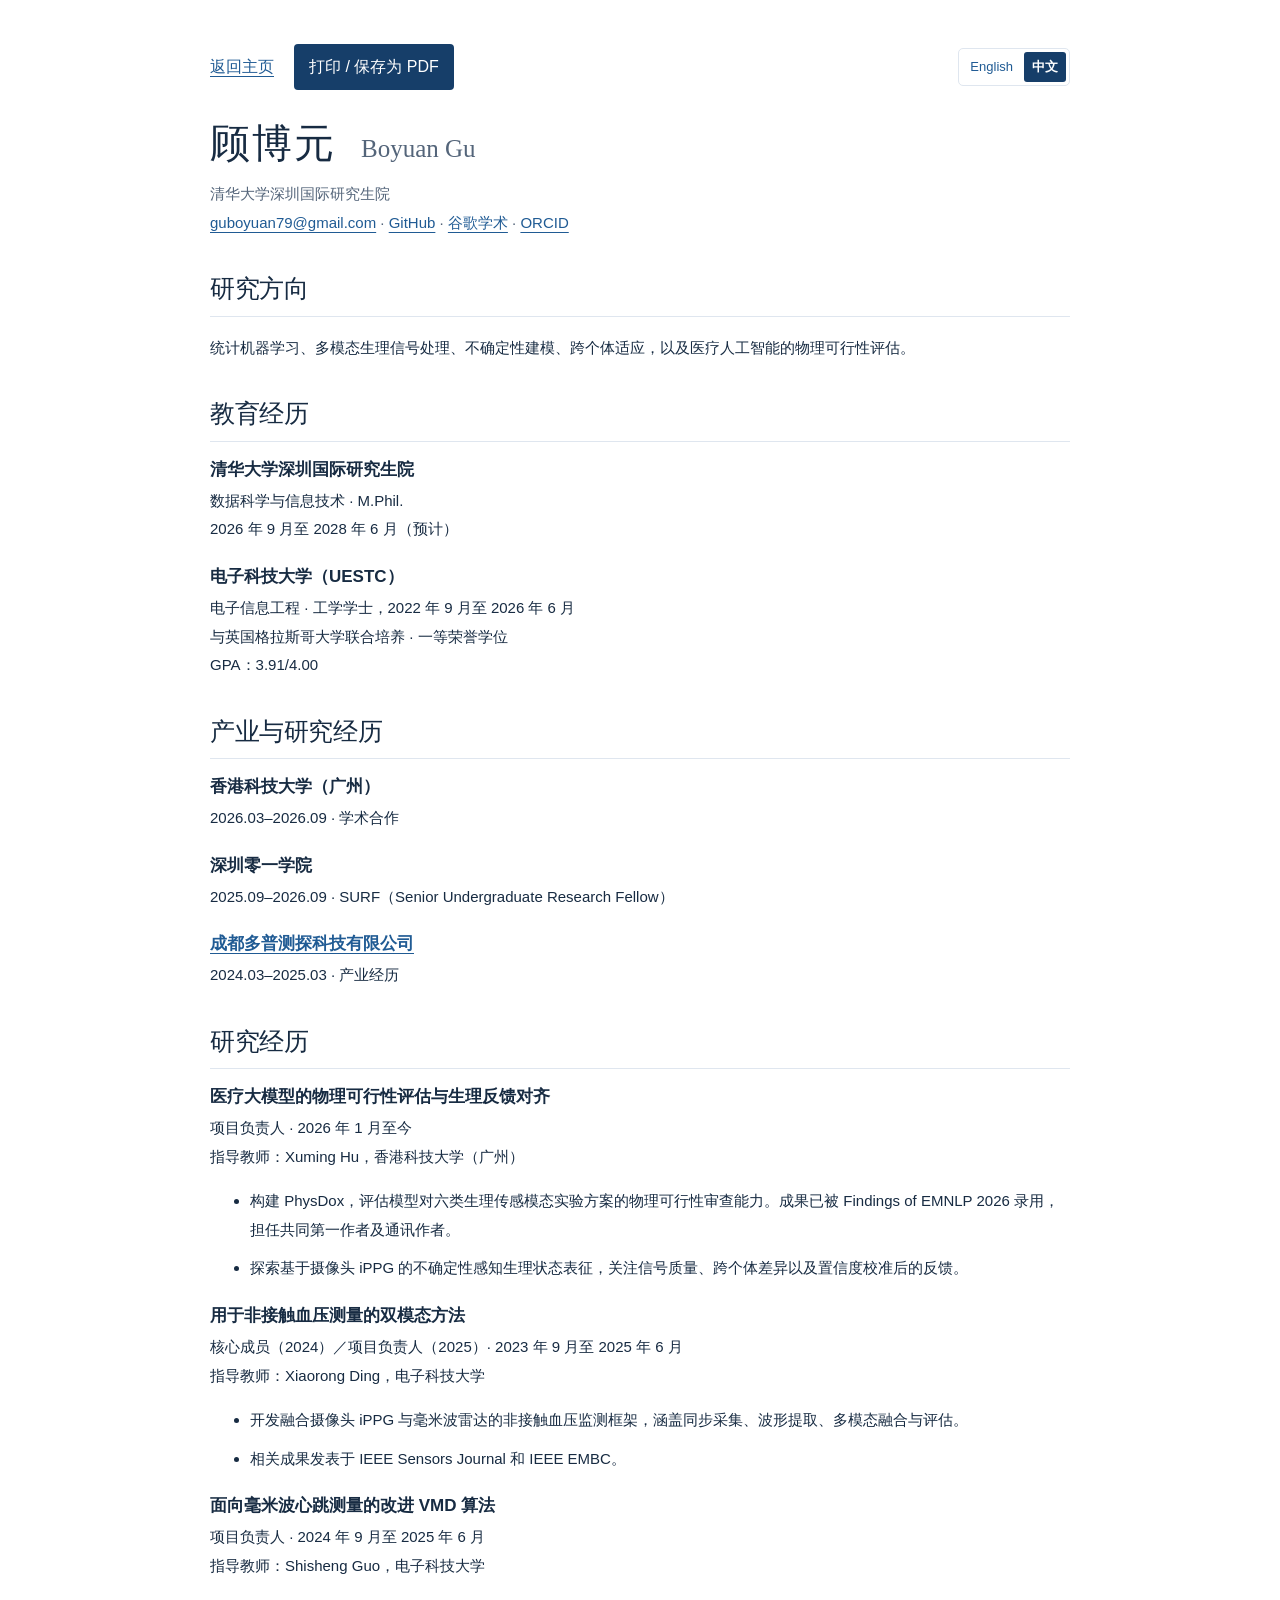
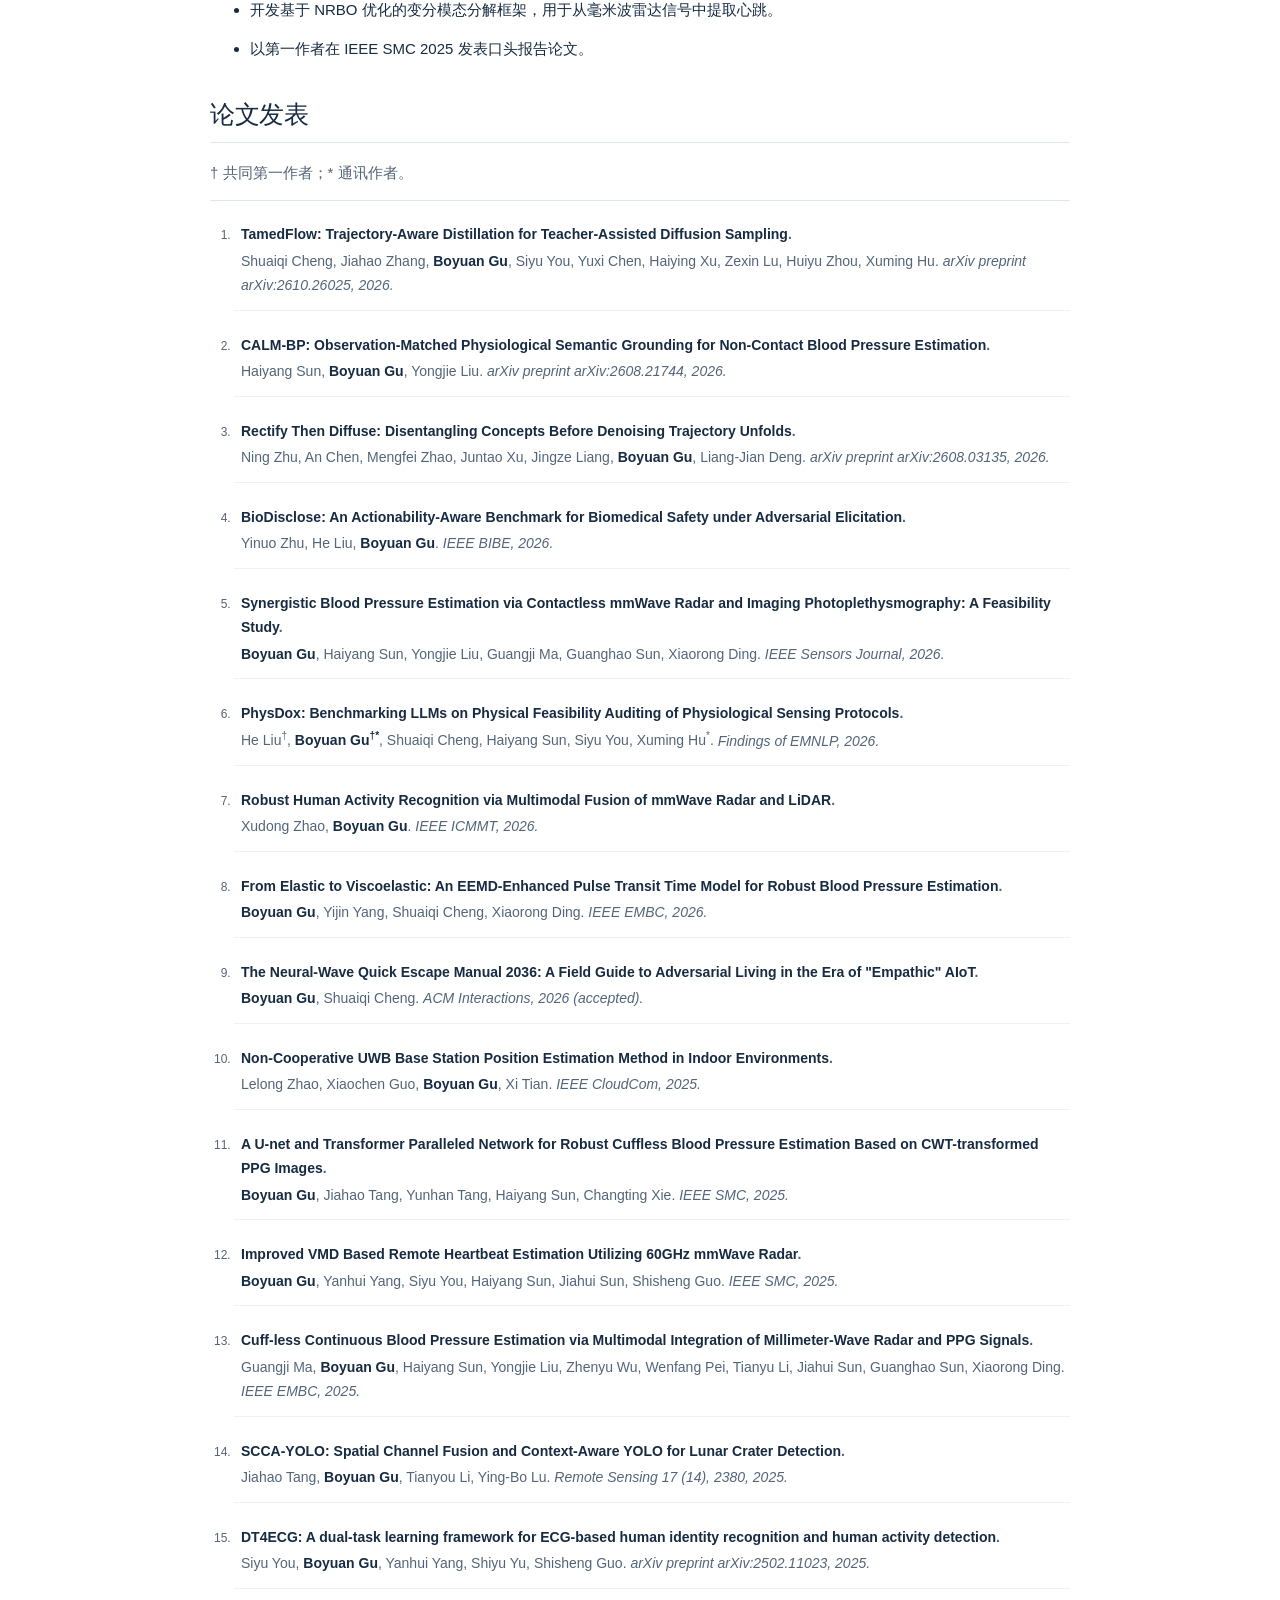
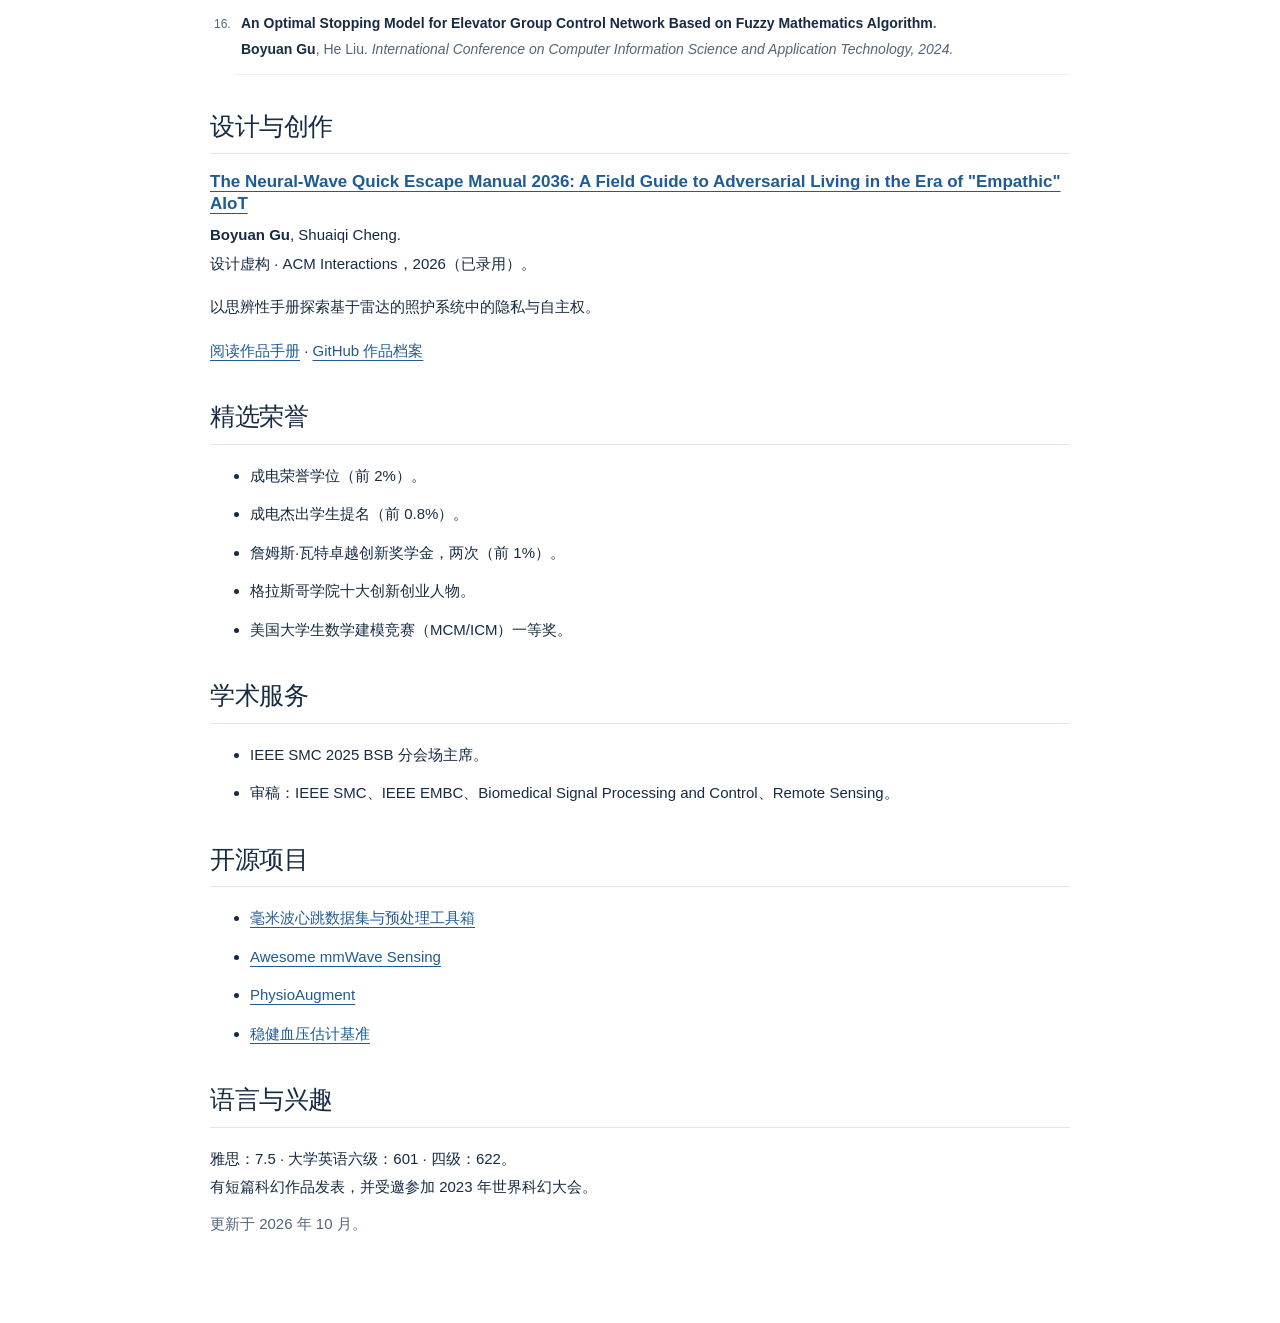
==== commit 1256c524: "Audit bibliography authors and restore selected paper resources" ====
--- a/cv-zh.html
+++ b/cv-zh.html
@@ -1 +1 @@
-<!doctype html><html lang="zh-CN"><head><meta charset="utf-8"><meta name="viewport" content="width=device-width, initial-scale=1"><title>顾博元 | 个人简历</title><meta name="description" content="顾博元的个人简历，清华大学硕士研究生（M.Phil.）。"><link rel="icon" href="assets/favicon.svg" type="image/svg+xml"><link rel="stylesheet" href="styles.css?v=20261024-1"><link rel="canonical" href="https://phish-tech.github.io/cv-zh.html"><link rel="alternate" hreflang="en" href="https://phish-tech.github.io/cv.html"><link rel="alternate" hreflang="zh-CN" href="https://phish-tech.github.io/cv-zh.html"><link rel="alternate" hreflang="x-default" href="https://phish-tech.github.io/cv.html"><script src="language.js?v=20260929-3" defer></script></head><body><a class="skip-link" href="#cv">跳转到简历</a><main id="cv" class="container cv-page"><div class="cv-actions"><a href="zh.html">返回主页</a><button type="button" onclick="window.print()">打印 / 保存为 PDF</button><div class="language-switch" aria-label="语言切换"><a lang="en" hreflang="en" data-language-switch href="cv.html" aria-label="Switch to English">English</a><span lang="zh-CN" aria-current="true">中文</span></div></div><h1>顾博元 <span lang="en">Boyuan Gu</span></h1><p class="cv-contact">清华大学深圳国际研究生院<br><a href="mailto:guboyuan79@gmail.com">guboyuan79@gmail.com</a> · <a href="https://github.com/phish-tech">GitHub</a> · <a href="https://scholar.google.com/citations?user=TJ2_Fq8AAAAJ&amp;hl=en">谷歌学术</a> · <a href="https://orcid.org/0009-0001-8273-7502">ORCID</a></p><h2>研究方向</h2><p>统计机器学习、多模态生理信号处理、不确定性建模、跨个体适应，以及医疗人工智能的物理可行性评估。</p><h2>教育经历</h2><div class="cv-entry"><h3>清华大学深圳国际研究生院</h3><p>数据科学与信息技术 · M.Phil.<br>2026 年 9 月至 2028 年 6 月（预计）</p></div><div class="cv-entry"><h3>电子科技大学（UESTC）</h3><p>电子信息工程 · 工学学士，2022 年 9 月至 2026 年 6 月<br>与英国格拉斯哥大学联合培养 · 一等荣誉学位<br>GPA：3.91/4.00</p></div><h2>产业与研究经历</h2><div class="cv-entry"><h3>香港科技大学（广州）</h3><p>2026.03–2026.09 · 学术合作</p></div><div class="cv-entry"><h3>深圳零一学院</h3><p>2025.09–2026.09 · SURF（Senior Undergraduate Research Fellow）</p></div><div class="cv-entry"><h3><a href="http://duopucetan.com/">成都多普测探科技有限公司</a></h3><p>2024.03–2025.03 · 产业经历</p></div><h2>研究经历</h2><div class="cv-entry"><h3>医疗大模型的物理可行性评估与生理反馈对齐</h3><p>项目负责人 · 2026 年 1 月至今<br>指导教师：Xuming Hu，香港科技大学（广州）</p><ul><li>构建 PhysDox，评估模型对六类生理传感模态实验方案的物理可行性审查能力。成果已被 Findings of EMNLP 2026 录用，担任共同第一作者及通讯作者。</li><li>探索基于摄像头 iPPG 的不确定性感知生理状态表征，关注信号质量、跨个体差异以及置信度校准后的反馈。</li></ul></div><div class="cv-entry"><h3>用于非接触血压测量的双模态方法</h3><p>核心成员（2024）／项目负责人（2025）· 2023 年 9 月至 2025 年 6 月<br>指导教师：Xiaorong Ding，电子科技大学</p><ul><li>开发融合摄像头 iPPG 与毫米波雷达的非接触血压监测框架，涵盖同步采集、波形提取、多模态融合与评估。</li><li>相关成果发表于 IEEE Sensors Journal 和 IEEE EMBC。</li></ul></div><div class="cv-entry"><h3>面向毫米波心跳测量的改进 VMD 算法</h3><p>项目负责人 · 2024 年 9 月至 2025 年 6 月<br>指导教师：Shisheng Guo，电子科技大学</p><ul><li>开发基于 NRBO 优化的变分模态分解框架，用于从毫米波雷达信号中提取心跳。</li><li>以第一作者在 IEEE SMC 2025 发表口头报告论文。</li></ul></div><h2>论文发表</h2><ol class="compact-publications"><li><span class="citation-title"><a href="https://arxiv.org/abs/2610.26025">TamedFlow: Trajectory-Aware Distillation for Teacher-Assisted Diffusion Sampling</a>.</span> <span class="citation-authors">S Cheng, J Zhang, <strong>Boyuan Gu</strong>, S You, Y Chen, H Xu, Z Lu, H Zhou, X Hu.</span> <span class="citation-venue">arXiv preprint arXiv:2610.26025, 2026.</span></li><li><span class="citation-title"><a href="https://arxiv.org/abs/2608.21744">CALM-BP: Observation-Matched Physiological Semantic Grounding for Non-Contact Blood Pressure Estimation</a>.</span> <span class="citation-authors">H Sun, <strong>Boyuan Gu</strong>, Y Liu.</span> <span class="citation-venue">arXiv preprint arXiv:2608.21744, 2026.</span></li><li><span class="citation-title"><a href="https://arxiv.org/abs/2608.03135">Rectify Then Diffuse: Disentangling Concepts Before Denoising Trajectory Unfolds</a>.</span> <span class="citation-authors">N Zhu, A Chen, M Zhao, J Xu, J Liang, <strong>Boyuan Gu</strong>, LJ Deng.</span> <span class="citation-venue">arXiv preprint arXiv:2608.03135, 2026.</span></li><li><span class="citation-title"><a href="https://scholar.google.com/citations?view_op=view_citation&amp;hl=en&amp;user=TJ2_Fq8AAAAJ&amp;pagesize=100&amp;sortby=pubdate&amp;citation_for_view=TJ2_Fq8AAAAJ:roLk4NBRz8UC">BioDisclose: An Actionability-Aware Benchmark for Biomedical Safety under Adversarial Elicitation</a>.</span> <span class="citation-authors">Y Zhu, H Liu, <strong>Boyuan Gu</strong>.</span> <span class="citation-venue">IEEE BIBE, 2026.</span></li><li><span class="citation-title"><a href="https://doi.org/10.1109/JSEN.2026.3706110">Synergistic Blood Pressure Estimation via Contactless mmWave Radar and Imaging Photoplethysmography: A Feasibility Study</a>.</span> <span class="citation-authors"><strong>Boyuan Gu</strong>, H Sun, Y Liu, G Ma, G Sun, X Ding.</span> <span class="citation-venue">IEEE Sensors Journal, 2026.</span></li><li><span class="citation-title"><a href="https://arxiv.org/abs/2606.05003">PhysDox: Benchmarking LLMs on Physical Feasibility Auditing of Physiological Sensing Protocols</a>.</span> <span class="citation-authors">H Liu*, <strong>Boyuan Gu</strong>*, S Cheng, H Sun, S You, X Hu.</span> <span class="citation-venue">Findings of EMNLP, 2026.</span></li><li><span class="citation-title"><a href="https://scholar.google.com/citations?view_op=view_citation&amp;hl=en&amp;user=TJ2_Fq8AAAAJ&amp;pagesize=100&amp;sortby=pubdate&amp;citation_for_view=TJ2_Fq8AAAAJ:0EnyYjriUFMC">Robust Human Activity Recognition via Multimodal Fusion of mmWave Radar and LiDAR</a>.</span> <span class="citation-authors">X Zhao, <strong>Boyuan Gu</strong>.</span> <span class="citation-venue">IEEE ICMMT, 2026.</span></li><li><span class="citation-title"><a href="https://arxiv.org/abs/2604.27500">From Elastic to Viscoelastic: An EEMD-Enhanced Pulse Transit Time Model for Robust Blood Pressure Estimation</a>.</span> <span class="citation-authors"><strong>Boyuan Gu</strong>, Y Yang, S Cheng, X Ding.</span> <span class="citation-venue">IEEE EMBC, 2026.</span></li><li><span class="citation-title"><a href="https://scholar.google.com/citations?view_op=view_citation&amp;hl=en&amp;user=TJ2_Fq8AAAAJ&amp;pagesize=100&amp;sortby=pubdate&amp;citation_for_view=TJ2_Fq8AAAAJ:eQOLeE2rZwMC">The Neural-Wave Quick Escape Manual 2036: A Field Guide to Adversarial Living in the Era of&quot; Empathic&quot; AIoT</a>.</span> <span class="citation-authors"><strong>Boyuan Gu</strong>, S Cheng.</span> <span class="citation-venue">ACM Interactions, 2026 (accepted).</span></li><li><span class="citation-title"><a href="https://scholar.google.com/citations?view_op=view_citation&amp;hl=en&amp;user=TJ2_Fq8AAAAJ&amp;pagesize=100&amp;sortby=pubdate&amp;citation_for_view=TJ2_Fq8AAAAJ:hqOjcs7Dif8C">Non-Cooperative UWB Base Station Position Estimation Method in Indoor Environments</a>.</span> <span class="citation-authors">L Zhao, X Guo, <strong>Boyuan Gu</strong>, X Tian.</span> <span class="citation-venue">IEEE CloudCom, 2025.</span></li><li><span class="citation-title"><a href="https://scholar.google.com/citations?view_op=view_citation&amp;hl=en&amp;user=TJ2_Fq8AAAAJ&amp;pagesize=100&amp;sortby=pubdate&amp;citation_for_view=TJ2_Fq8AAAAJ:YsMSGLbcyi4C">A U-net and Transformer Paralleled Network for Robust Cuffless Blood Pressure Estimation Based on CWT-transformed PPG Images</a>.</span> <span class="citation-authors"><strong>Boyuan Gu</strong>, J Tang, Y Tang, H Sun, C Xie.</span> <span class="citation-venue">IEEE SMC, 2025.</span></li><li><span class="citation-title"><a href="https://doi.org/10.1109/SMC58881.2025.11342664">Improved VMD Based Remote Heartbeat Estimation Utilizing 60GHz mmWave Radar</a>.</span> <span class="citation-authors"><strong>Boyuan Gu</strong>, Y Yang, S You, H Sun, J Sun, S Guo.</span> <span class="citation-venue">IEEE SMC, 2025.</span></li><li><span class="citation-title"><a href="https://doi.org/10.1109/EMBC58623.2025.11253283">Cuff-less Continuous Blood Pressure Estimation via Multimodal Integration of Millimeter-Wave Radar and PPG Signals</a>.</span> <span class="citation-authors">G Ma, <strong>Boyuan Gu</strong>, H Sun, Y Liu, Z Wu, W Pei, T Li, J Sun, G Sun, X Ding.</span> <span class="citation-venue">IEEE EMBC, 2025.</span></li><li><span class="citation-title"><a href="https://scholar.google.com/citations?view_op=view_citation&amp;hl=en&amp;user=TJ2_Fq8AAAAJ&amp;pagesize=100&amp;sortby=pubdate&amp;citation_for_view=TJ2_Fq8AAAAJ:qjMakFHDy7sC">SCCA-YOLO: Spatial Channel Fusion and Context-Aware YOLO for Lunar Crater Detection</a>.</span> <span class="citation-authors">J Tang, <strong>Boyuan Gu</strong>, T Li, YB Lu.</span> <span class="citation-venue">Remote Sensing 17 (14), 2380, 2025.</span></li><li><span class="citation-title"><a href="https://arxiv.org/abs/2502.11023">DT4ECG: A dual-task learning framework for ECG-based human identity recognition and human activity detection</a>.</span> <span class="citation-authors">S You, <strong>Boyuan Gu</strong>, Y Yang, S Yu, S Guo.</span> <span class="citation-venue">arXiv preprint arXiv:2502.11023, 2025.</span></li><li><span class="citation-title"><a href="https://scholar.google.com/citations?view_op=view_citation&amp;hl=en&amp;user=TJ2_Fq8AAAAJ&amp;pagesize=100&amp;sortby=pubdate&amp;citation_for_view=TJ2_Fq8AAAAJ:u5HHmVD_uO8C">An Optimal Stopping Model for Elevator Group Control Network Based on Fuzzy Mathematics Algorithm</a>.</span> <span class="citation-authors"><strong>Boyuan Gu</strong>, H Liu.</span> <span class="citation-venue">International Conference on Computer Information Science and Application Technology, 2024.</span></li></ol><h2>设计与创作</h2><div class="cv-entry"><h3><a href="https://github.com/phish-tech/Neural-Wave-2036">The Neural-Wave Quick Escape Manual 2036: A Field Guide to Adversarial Living in the Era of &quot;Empathic&quot; AIoT</a></h3><p><strong>Boyuan Gu</strong>, Shuaiqi Cheng, Minghao Yu.<br>设计虚构 · ACM Interactions，2026（已录用）。</p><p>以思辨性手册探索基于雷达的照护系统中的隐私与自主权。</p><p><a href="https://github.com/phish-tech/Neural-Wave-2036/blob/main/manual/Neural-Wave_Quick_Escape_Manual_2036.pdf">阅读作品手册</a> · <a href="https://github.com/phish-tech/Neural-Wave-2036">GitHub 作品档案</a></p></div><h2>精选荣誉</h2><ul><li>成电荣誉学位（前 2%）。</li><li>成电杰出学生提名（前 0.8%）。</li><li>詹姆斯·瓦特卓越创新奖学金，两次（前 1%）。</li><li>格拉斯哥学院十大创新创业人物。</li><li>美国大学生数学建模竞赛（MCM/ICM）一等奖。</li></ul><h2>学术服务</h2><ul><li>IEEE SMC 2025 BSB 分会场主席。</li><li>审稿：IEEE SMC、IEEE EMBC、Biomedical Signal Processing and Control、Remote Sensing。</li></ul><h2>开源项目</h2><ul><li><a href="https://github.com/phish-tech/mmWave-Heartbeat-Dataset-Preprocessing-Toolbox-">毫米波心跳数据集与预处理工具箱</a></li><li><a href="https://github.com/phish-tech/awesome-mmwave-sensing">Awesome mmWave Sensing</a></li><li><a href="https://github.com/phish-tech/PhysioAugment">PhysioAugment</a></li><li><a href="https://github.com/phish-tech/Robust_Blood_Pressure_Benchmark">稳健血压估计基准</a></li></ul><h2>语言与兴趣</h2><p>雅思：7.5 · 大学英语六级：601 · 四级：622。<br>有短篇科幻作品发表，并受邀参加 2023 年世界科幻大会。</p><p class="section-note">更新于 2026 年 10 月。</p></main></body></html>+<!doctype html><html lang="zh-CN"><head><meta charset="utf-8"><meta name="viewport" content="width=device-width, initial-scale=1"><title>顾博元 | 个人简历</title><meta name="description" content="顾博元的个人简历，清华大学硕士研究生（M.Phil.）。"><link rel="icon" href="assets/favicon.svg" type="image/svg+xml"><link rel="stylesheet" href="styles.css?v=20261024-2"><link rel="canonical" href="https://phish-tech.github.io/cv-zh.html"><link rel="alternate" hreflang="en" href="https://phish-tech.github.io/cv.html"><link rel="alternate" hreflang="zh-CN" href="https://phish-tech.github.io/cv-zh.html"><link rel="alternate" hreflang="x-default" href="https://phish-tech.github.io/cv.html"><script src="language.js?v=20260929-3" defer></script></head><body><a class="skip-link" href="#cv">跳转到简历</a><main id="cv" class="container cv-page"><div class="cv-actions"><a href="zh.html">返回主页</a><button type="button" onclick="window.print()">打印 / 保存为 PDF</button><div class="language-switch" aria-label="语言切换"><a lang="en" hreflang="en" data-language-switch href="cv.html" aria-label="Switch to English">English</a><span lang="zh-CN" aria-current="true">中文</span></div></div><h1>顾博元 <span lang="en">Boyuan Gu</span></h1><p class="cv-contact">清华大学深圳国际研究生院<br><a href="mailto:guboyuan79@gmail.com">guboyuan79@gmail.com</a> · <a href="https://github.com/phish-tech">GitHub</a> · <a href="https://scholar.google.com/citations?user=TJ2_Fq8AAAAJ&amp;hl=en">谷歌学术</a> · <a href="https://orcid.org/0009-0001-8273-7502">ORCID</a></p><h2>研究方向</h2><p>统计机器学习、多模态生理信号处理、不确定性建模、跨个体适应，以及医疗人工智能的物理可行性评估。</p><h2>教育经历</h2><div class="cv-entry"><h3>清华大学深圳国际研究生院</h3><p>数据科学与信息技术 · M.Phil.<br>2026 年 9 月至 2028 年 6 月（预计）</p></div><div class="cv-entry"><h3>电子科技大学（UESTC）</h3><p>电子信息工程 · 工学学士，2022 年 9 月至 2026 年 6 月<br>与英国格拉斯哥大学联合培养 · 一等荣誉学位<br>GPA：3.91/4.00</p></div><h2>产业与研究经历</h2><div class="cv-entry"><h3>香港科技大学（广州）</h3><p>2026.03–2026.09 · 学术合作</p></div><div class="cv-entry"><h3>深圳零一学院</h3><p>2025.09–2026.09 · SURF（Senior Undergraduate Research Fellow）</p></div><div class="cv-entry"><h3><a href="http://duopucetan.com/">成都多普测探科技有限公司</a></h3><p>2024.03–2025.03 · 产业经历</p></div><h2>研究经历</h2><div class="cv-entry"><h3>医疗大模型的物理可行性评估与生理反馈对齐</h3><p>项目负责人 · 2026 年 1 月至今<br>指导教师：Xuming Hu，香港科技大学（广州）</p><ul><li>构建 PhysDox，评估模型对六类生理传感模态实验方案的物理可行性审查能力。成果已被 Findings of EMNLP 2026 录用，担任共同第一作者及通讯作者。</li><li>探索基于摄像头 iPPG 的不确定性感知生理状态表征，关注信号质量、跨个体差异以及置信度校准后的反馈。</li></ul></div><div class="cv-entry"><h3>用于非接触血压测量的双模态方法</h3><p>核心成员（2024）／项目负责人（2025）· 2023 年 9 月至 2025 年 6 月<br>指导教师：Xiaorong Ding，电子科技大学</p><ul><li>开发融合摄像头 iPPG 与毫米波雷达的非接触血压监测框架，涵盖同步采集、波形提取、多模态融合与评估。</li><li>相关成果发表于 IEEE Sensors Journal 和 IEEE EMBC。</li></ul></div><div class="cv-entry"><h3>面向毫米波心跳测量的改进 VMD 算法</h3><p>项目负责人 · 2024 年 9 月至 2025 年 6 月<br>指导教师：Shisheng Guo，电子科技大学</p><ul><li>开发基于 NRBO 优化的变分模态分解框架，用于从毫米波雷达信号中提取心跳。</li><li>以第一作者在 IEEE SMC 2025 发表口头报告论文。</li></ul></div><h2>论文发表</h2><p class="section-note author-note">† 共同第一作者；* 通讯作者。</p><ol class="compact-publications"><li><span class="citation-title"><a href="https://arxiv.org/abs/2610.26025">TamedFlow: Trajectory-Aware Distillation for Teacher-Assisted Diffusion Sampling</a>.</span> <span class="citation-authors">Shuaiqi Cheng, Jiahao Zhang, <strong>Boyuan Gu</strong>, Siyu You, Yuxi Chen, Haiying Xu, Zexin Lu, Huiyu Zhou, Xuming Hu.</span> <span class="citation-venue">arXiv preprint arXiv:2610.26025, 2026.</span></li><li><span class="citation-title"><a href="https://arxiv.org/abs/2608.21744">CALM-BP: Observation-Matched Physiological Semantic Grounding for Non-Contact Blood Pressure Estimation</a>.</span> <span class="citation-authors">Haiyang Sun, <strong>Boyuan Gu</strong>, Yongjie Liu.</span> <span class="citation-venue">arXiv preprint arXiv:2608.21744, 2026.</span></li><li><span class="citation-title"><a href="https://arxiv.org/abs/2608.03135">Rectify Then Diffuse: Disentangling Concepts Before Denoising Trajectory Unfolds</a>.</span> <span class="citation-authors">Ning Zhu, An Chen, Mengfei Zhao, Juntao Xu, Jingze Liang, <strong>Boyuan Gu</strong>, Liang-Jian Deng.</span> <span class="citation-venue">arXiv preprint arXiv:2608.03135, 2026.</span></li><li><span class="citation-title"><a href="https://arxiv.org/abs/2607.25700">BioDisclose: An Actionability-Aware Benchmark for Biomedical Safety under Adversarial Elicitation</a>.</span> <span class="citation-authors">Yinuo Zhu, He Liu, <strong>Boyuan Gu</strong>.</span> <span class="citation-venue">IEEE BIBE, 2026.</span></li><li><span class="citation-title"><a href="https://doi.org/10.1109/JSEN.2026.3706110">Synergistic Blood Pressure Estimation via Contactless mmWave Radar and Imaging Photoplethysmography: A Feasibility Study</a>.</span> <span class="citation-authors"><strong>Boyuan Gu</strong>, Haiyang Sun, Yongjie Liu, Guangji Ma, Guanghao Sun, Xiaorong Ding.</span> <span class="citation-venue">IEEE Sensors Journal, 2026.</span></li><li><span class="citation-title"><a href="https://arxiv.org/abs/2606.05003">PhysDox: Benchmarking LLMs on Physical Feasibility Auditing of Physiological Sensing Protocols</a>.</span> <span class="citation-authors">He Liu<sup>†</sup>, <strong>Boyuan Gu<sup>†*</sup></strong>, Shuaiqi Cheng, Haiyang Sun, Siyu You, Xuming Hu<sup>*</sup>.</span> <span class="citation-venue">Findings of EMNLP, 2026.</span></li><li><span class="citation-title"><a href="https://scholar.google.com/citations?view_op=view_citation&amp;hl=en&amp;user=TJ2_Fq8AAAAJ&amp;pagesize=100&amp;sortby=pubdate&amp;citation_for_view=TJ2_Fq8AAAAJ:0EnyYjriUFMC">Robust Human Activity Recognition via Multimodal Fusion of mmWave Radar and LiDAR</a>.</span> <span class="citation-authors">Xudong Zhao, <strong>Boyuan Gu</strong>.</span> <span class="citation-venue">IEEE ICMMT, 2026.</span></li><li><span class="citation-title"><a href="https://arxiv.org/abs/2604.27500">From Elastic to Viscoelastic: An EEMD-Enhanced Pulse Transit Time Model for Robust Blood Pressure Estimation</a>.</span> <span class="citation-authors"><strong>Boyuan Gu</strong>, Yijin Yang, Shuaiqi Cheng, Xiaorong Ding.</span> <span class="citation-venue">IEEE EMBC, 2026.</span></li><li><span class="citation-title"><a href="https://arxiv.org/abs/2602.19139">The Neural-Wave Quick Escape Manual 2036: A Field Guide to Adversarial Living in the Era of &quot;Empathic&quot; AIoT</a>.</span> <span class="citation-authors"><strong>Boyuan Gu</strong>, Shuaiqi Cheng.</span> <span class="citation-venue">ACM Interactions, 2026 (accepted).</span></li><li><span class="citation-title"><a href="https://scholar.google.com/citations?view_op=view_citation&amp;hl=en&amp;user=TJ2_Fq8AAAAJ&amp;pagesize=100&amp;sortby=pubdate&amp;citation_for_view=TJ2_Fq8AAAAJ:hqOjcs7Dif8C">Non-Cooperative UWB Base Station Position Estimation Method in Indoor Environments</a>.</span> <span class="citation-authors">Lelong Zhao, Xiaochen Guo, <strong>Boyuan Gu</strong>, Xi Tian.</span> <span class="citation-venue">IEEE CloudCom, 2025.</span></li><li><span class="citation-title"><a href="https://scholar.google.com/citations?view_op=view_citation&amp;hl=en&amp;user=TJ2_Fq8AAAAJ&amp;pagesize=100&amp;sortby=pubdate&amp;citation_for_view=TJ2_Fq8AAAAJ:YsMSGLbcyi4C">A U-net and Transformer Paralleled Network for Robust Cuffless Blood Pressure Estimation Based on CWT-transformed PPG Images</a>.</span> <span class="citation-authors"><strong>Boyuan Gu</strong>, Jiahao Tang, Yunhan Tang, Haiyang Sun, Changting Xie.</span> <span class="citation-venue">IEEE SMC, 2025.</span></li><li><span class="citation-title"><a href="https://doi.org/10.1109/SMC58881.2025.11342664">Improved VMD Based Remote Heartbeat Estimation Utilizing 60GHz mmWave Radar</a>.</span> <span class="citation-authors"><strong>Boyuan Gu</strong>, Yanhui Yang, Siyu You, Haiyang Sun, Jiahui Sun, Shisheng Guo.</span> <span class="citation-venue">IEEE SMC, 2025.</span></li><li><span class="citation-title"><a href="https://doi.org/10.1109/EMBC58623.2025.11253283">Cuff-less Continuous Blood Pressure Estimation via Multimodal Integration of Millimeter-Wave Radar and PPG Signals</a>.</span> <span class="citation-authors">Guangji Ma, <strong>Boyuan Gu</strong>, Haiyang Sun, Yongjie Liu, Zhenyu Wu, Wenfang Pei, Tianyu Li, Jiahui Sun, Guanghao Sun, Xiaorong Ding.</span> <span class="citation-venue">IEEE EMBC, 2025.</span></li><li><span class="citation-title"><a href="https://scholar.google.com/citations?view_op=view_citation&amp;hl=en&amp;user=TJ2_Fq8AAAAJ&amp;pagesize=100&amp;sortby=pubdate&amp;citation_for_view=TJ2_Fq8AAAAJ:qjMakFHDy7sC">SCCA-YOLO: Spatial Channel Fusion and Context-Aware YOLO for Lunar Crater Detection</a>.</span> <span class="citation-authors">Jiahao Tang, <strong>Boyuan Gu</strong>, Tianyou Li, Ying-Bo Lu.</span> <span class="citation-venue">Remote Sensing 17 (14), 2380, 2025.</span></li><li><span class="citation-title"><a href="https://arxiv.org/abs/2502.11023">DT4ECG: A dual-task learning framework for ECG-based human identity recognition and human activity detection</a>.</span> <span class="citation-authors">Siyu You, <strong>Boyuan Gu</strong>, Yanhui Yang, Shiyu Yu, Shisheng Guo.</span> <span class="citation-venue">arXiv preprint arXiv:2502.11023, 2025.</span></li><li><span class="citation-title"><a href="https://scholar.google.com/citations?view_op=view_citation&amp;hl=en&amp;user=TJ2_Fq8AAAAJ&amp;pagesize=100&amp;sortby=pubdate&amp;citation_for_view=TJ2_Fq8AAAAJ:u5HHmVD_uO8C">An Optimal Stopping Model for Elevator Group Control Network Based on Fuzzy Mathematics Algorithm</a>.</span> <span class="citation-authors"><strong>Boyuan Gu</strong>, He Liu.</span> <span class="citation-venue">International Conference on Computer Information Science and Application Technology, 2024.</span></li></ol><h2>设计与创作</h2><div class="cv-entry"><h3><a href="https://github.com/phish-tech/Neural-Wave-2036">The Neural-Wave Quick Escape Manual 2036: A Field Guide to Adversarial Living in the Era of &quot;Empathic&quot; AIoT</a></h3><p><strong>Boyuan Gu</strong>, Shuaiqi Cheng.<br>设计虚构 · ACM Interactions，2026（已录用）。</p><p>以思辨性手册探索基于雷达的照护系统中的隐私与自主权。</p><p><a href="https://github.com/phish-tech/Neural-Wave-2036/blob/main/manual/Neural-Wave_Quick_Escape_Manual_2036.pdf">阅读作品手册</a> · <a href="https://github.com/phish-tech/Neural-Wave-2036">GitHub 作品档案</a></p></div><h2>精选荣誉</h2><ul><li>成电荣誉学位（前 2%）。</li><li>成电杰出学生提名（前 0.8%）。</li><li>詹姆斯·瓦特卓越创新奖学金，两次（前 1%）。</li><li>格拉斯哥学院十大创新创业人物。</li><li>美国大学生数学建模竞赛（MCM/ICM）一等奖。</li></ul><h2>学术服务</h2><ul><li>IEEE SMC 2025 BSB 分会场主席。</li><li>审稿：IEEE SMC、IEEE EMBC、Biomedical Signal Processing and Control、Remote Sensing。</li></ul><h2>开源项目</h2><ul><li><a href="https://github.com/phish-tech/mmWave-Heartbeat-Dataset-Preprocessing-Toolbox-">毫米波心跳数据集与预处理工具箱</a></li><li><a href="https://github.com/phish-tech/awesome-mmwave-sensing">Awesome mmWave Sensing</a></li><li><a href="https://github.com/phish-tech/PhysioAugment">PhysioAugment</a></li><li><a href="https://github.com/phish-tech/Robust_Blood_Pressure_Benchmark">稳健血压估计基准</a></li></ul><h2>语言与兴趣</h2><p>雅思：7.5 · 大学英语六级：601 · 四级：622。<br>有短篇科幻作品发表，并受邀参加 2023 年世界科幻大会。</p><p class="section-note">更新于 2026 年 10 月。</p></main></body></html>
--- a/styles.css
+++ b/styles.css
@@ -132,3 +132,14 @@
 .citation-title a{color:var(--ink);text-decoration:none}.citation-title a:hover{text-decoration:underline;color:var(--link)}
 .citation-authors strong{color:var(--ink)}.citation-venue{font-style:italic}
 @media(max-width:600px){.selected-papers .publication{grid-template-columns:1fr}.compact-publications li{font-size:13px;padding:9px 0 9px 3px}.selected-papers .pub-body h3{font-size:17px}}
+
+/* Bibliography audit: readable authors and accessible resource controls. */
+.compact-publications .citation-title{display:block;font-weight:600;margin-bottom:2px}
+.compact-publications .citation-authors{color:var(--muted)}
+.compact-publications li{border-bottom:1px solid #edf1f6;padding-top:12px;padding-bottom:12px;overflow-wrap:anywhere}
+.selected-papers .paper-links{gap:8px 12px;margin-top:12px}
+.selected-papers .paper-links a{display:inline-flex;align-items:center;min-height:36px;padding:4px 11px;border:1px solid #cbd8e5;border-radius:4px;font-size:12px;background:#fafcfe}
+.selected-papers .paper-links a:hover{background:#edf3fa;border-color:#9bb5ce;text-decoration:none}
+.selected-papers .authors{line-height:1.8}
+.author-note{margin-top:0;margin-bottom:15px;line-height:1.7}
+@media(max-width:600px){.selected-papers .paper-links a{min-height:40px}.compact-publications li{font-size:13px;line-height:1.85}.selected-papers .pub-meta{gap:8px 12px}.selected-papers .pub-body h3{overflow-wrap:anywhere}.selected-papers .authors{font-size:13px}}
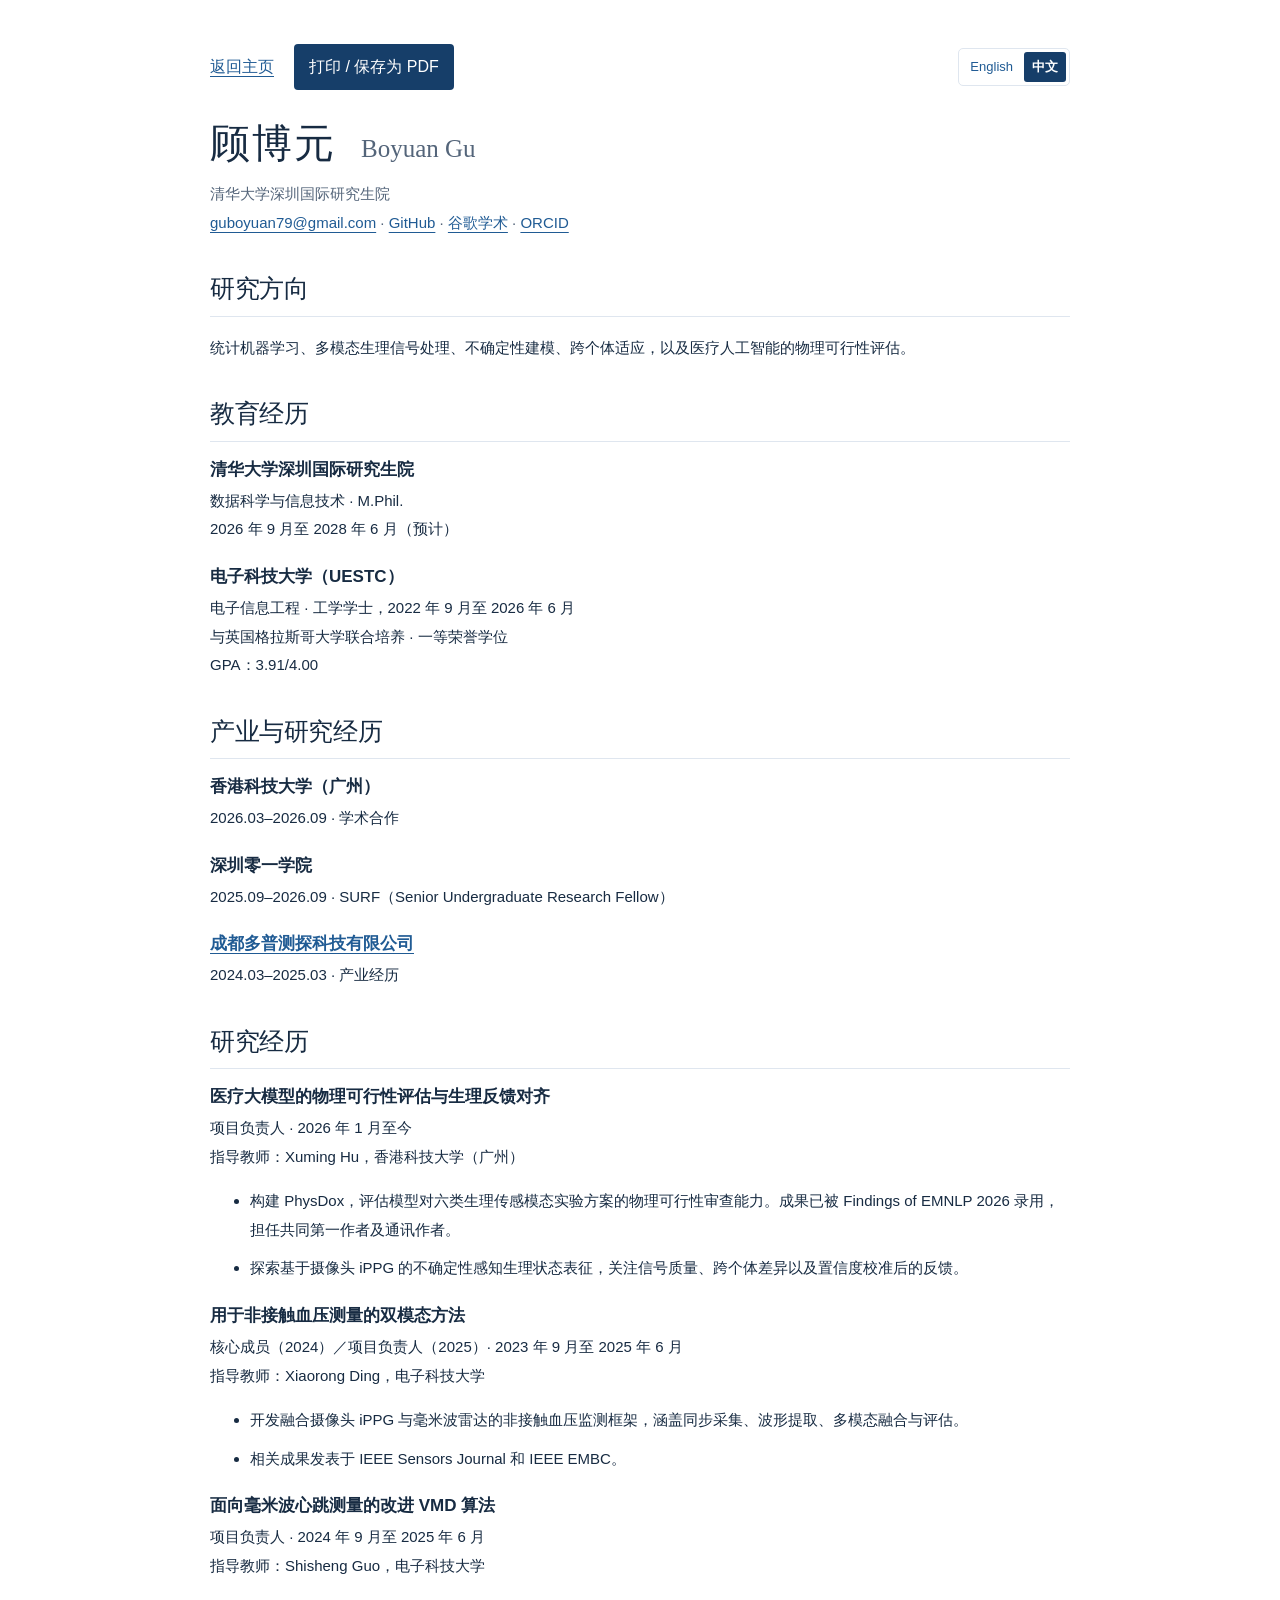
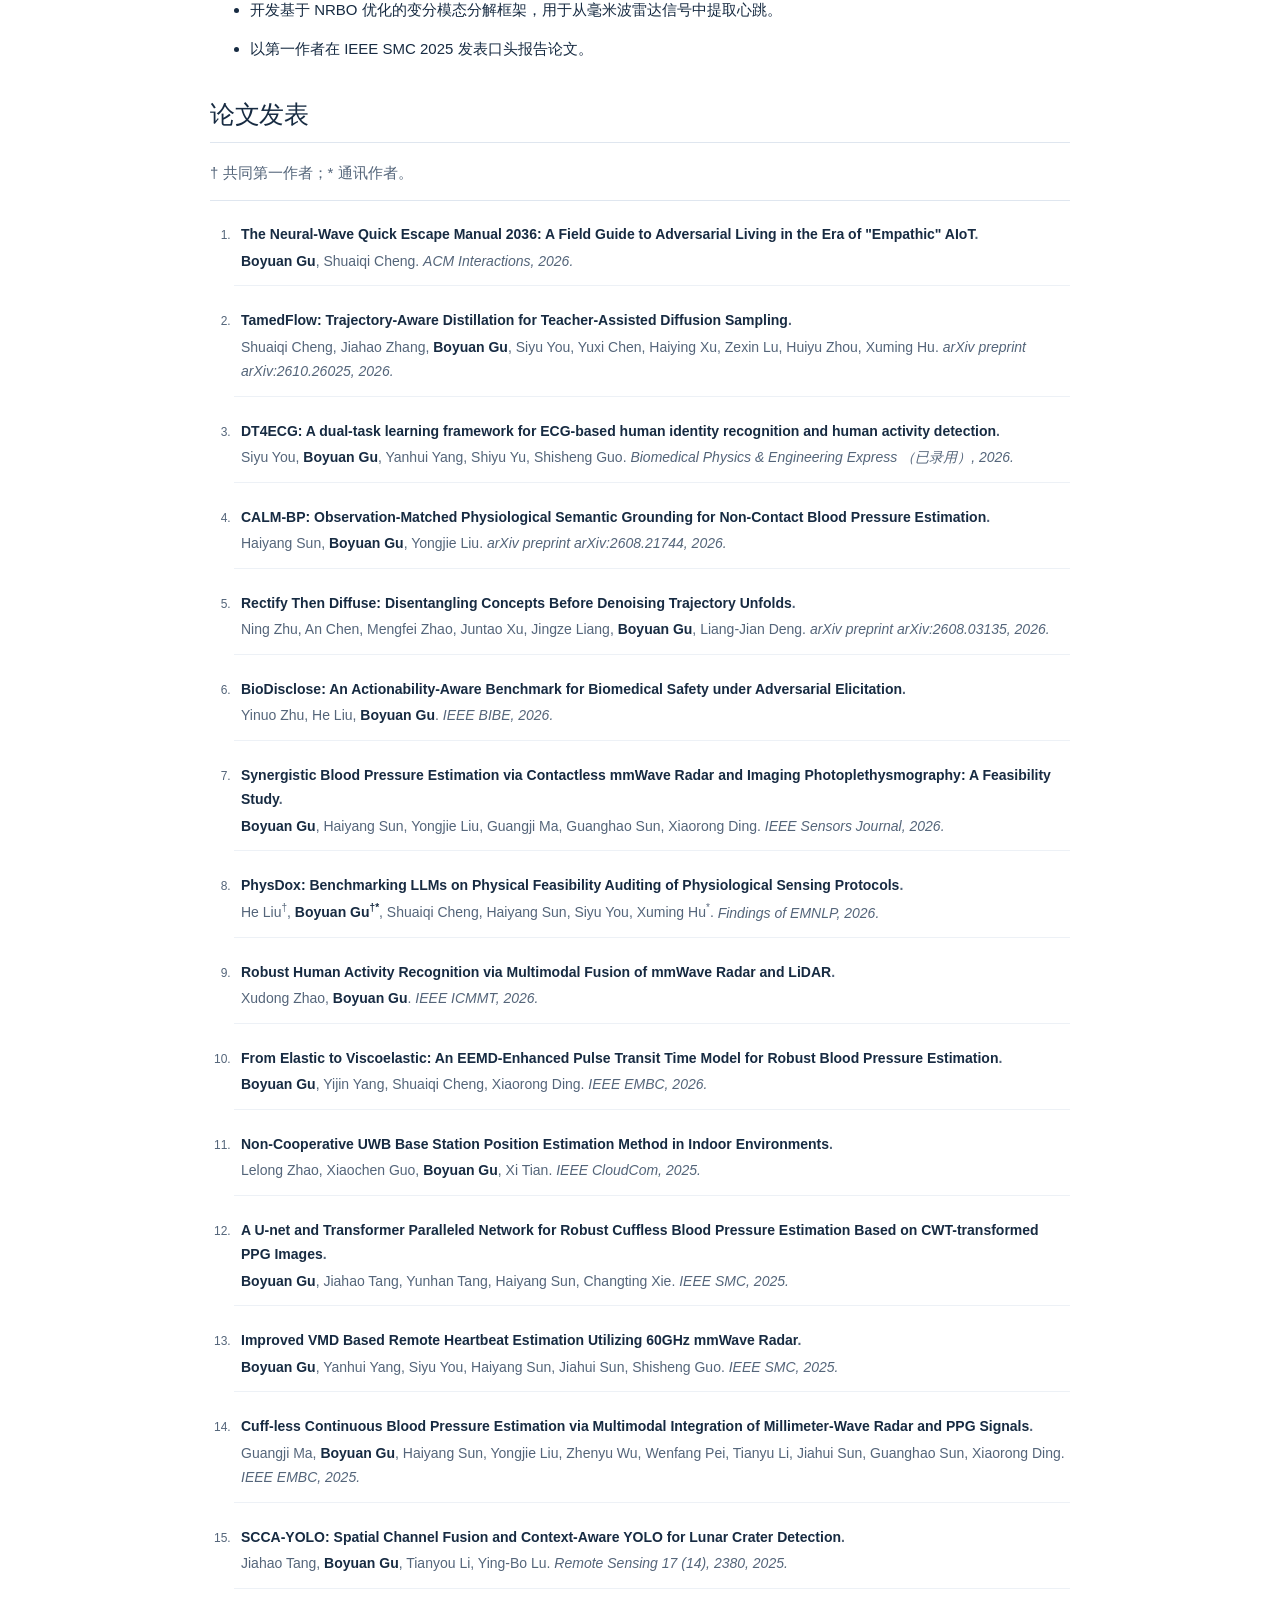
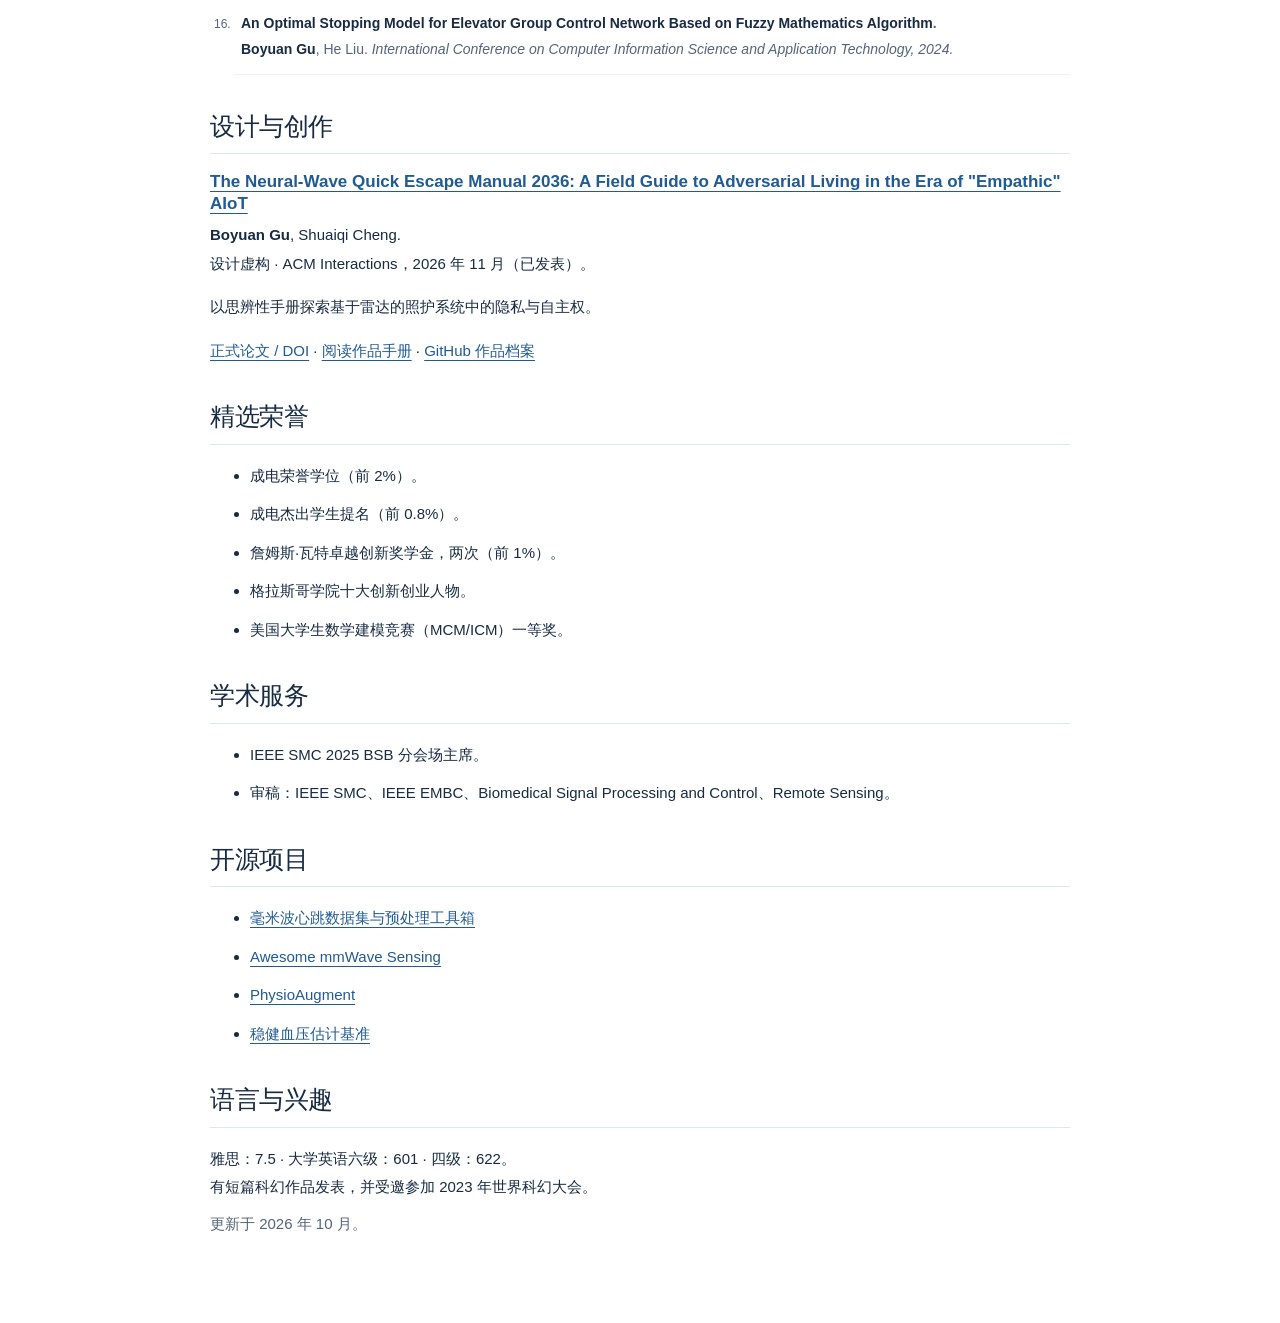
==== commit 30e667d1: "Update DT4ECG acceptance and ACM Interactions publication news" ====
--- a/cv-zh.html
+++ b/cv-zh.html
@@ -1 +1 @@
-<!doctype html><html lang="zh-CN"><head><meta charset="utf-8"><meta name="viewport" content="width=device-width, initial-scale=1"><title>顾博元 | 个人简历</title><meta name="description" content="顾博元的个人简历，清华大学硕士研究生（M.Phil.）。"><link rel="icon" href="assets/favicon.svg" type="image/svg+xml"><link rel="stylesheet" href="styles.css?v=20261024-2"><link rel="canonical" href="https://phish-tech.github.io/cv-zh.html"><link rel="alternate" hreflang="en" href="https://phish-tech.github.io/cv.html"><link rel="alternate" hreflang="zh-CN" href="https://phish-tech.github.io/cv-zh.html"><link rel="alternate" hreflang="x-default" href="https://phish-tech.github.io/cv.html"><script src="language.js?v=20260929-3" defer></script></head><body><a class="skip-link" href="#cv">跳转到简历</a><main id="cv" class="container cv-page"><div class="cv-actions"><a href="zh.html">返回主页</a><button type="button" onclick="window.print()">打印 / 保存为 PDF</button><div class="language-switch" aria-label="语言切换"><a lang="en" hreflang="en" data-language-switch href="cv.html" aria-label="Switch to English">English</a><span lang="zh-CN" aria-current="true">中文</span></div></div><h1>顾博元 <span lang="en">Boyuan Gu</span></h1><p class="cv-contact">清华大学深圳国际研究生院<br><a href="mailto:guboyuan79@gmail.com">guboyuan79@gmail.com</a> · <a href="https://github.com/phish-tech">GitHub</a> · <a href="https://scholar.google.com/citations?user=TJ2_Fq8AAAAJ&amp;hl=en">谷歌学术</a> · <a href="https://orcid.org/0009-0001-8273-7502">ORCID</a></p><h2>研究方向</h2><p>统计机器学习、多模态生理信号处理、不确定性建模、跨个体适应，以及医疗人工智能的物理可行性评估。</p><h2>教育经历</h2><div class="cv-entry"><h3>清华大学深圳国际研究生院</h3><p>数据科学与信息技术 · M.Phil.<br>2026 年 9 月至 2028 年 6 月（预计）</p></div><div class="cv-entry"><h3>电子科技大学（UESTC）</h3><p>电子信息工程 · 工学学士，2022 年 9 月至 2026 年 6 月<br>与英国格拉斯哥大学联合培养 · 一等荣誉学位<br>GPA：3.91/4.00</p></div><h2>产业与研究经历</h2><div class="cv-entry"><h3>香港科技大学（广州）</h3><p>2026.03–2026.09 · 学术合作</p></div><div class="cv-entry"><h3>深圳零一学院</h3><p>2025.09–2026.09 · SURF（Senior Undergraduate Research Fellow）</p></div><div class="cv-entry"><h3><a href="http://duopucetan.com/">成都多普测探科技有限公司</a></h3><p>2024.03–2025.03 · 产业经历</p></div><h2>研究经历</h2><div class="cv-entry"><h3>医疗大模型的物理可行性评估与生理反馈对齐</h3><p>项目负责人 · 2026 年 1 月至今<br>指导教师：Xuming Hu，香港科技大学（广州）</p><ul><li>构建 PhysDox，评估模型对六类生理传感模态实验方案的物理可行性审查能力。成果已被 Findings of EMNLP 2026 录用，担任共同第一作者及通讯作者。</li><li>探索基于摄像头 iPPG 的不确定性感知生理状态表征，关注信号质量、跨个体差异以及置信度校准后的反馈。</li></ul></div><div class="cv-entry"><h3>用于非接触血压测量的双模态方法</h3><p>核心成员（2024）／项目负责人（2025）· 2023 年 9 月至 2025 年 6 月<br>指导教师：Xiaorong Ding，电子科技大学</p><ul><li>开发融合摄像头 iPPG 与毫米波雷达的非接触血压监测框架，涵盖同步采集、波形提取、多模态融合与评估。</li><li>相关成果发表于 IEEE Sensors Journal 和 IEEE EMBC。</li></ul></div><div class="cv-entry"><h3>面向毫米波心跳测量的改进 VMD 算法</h3><p>项目负责人 · 2024 年 9 月至 2025 年 6 月<br>指导教师：Shisheng Guo，电子科技大学</p><ul><li>开发基于 NRBO 优化的变分模态分解框架，用于从毫米波雷达信号中提取心跳。</li><li>以第一作者在 IEEE SMC 2025 发表口头报告论文。</li></ul></div><h2>论文发表</h2><p class="section-note author-note">† 共同第一作者；* 通讯作者。</p><ol class="compact-publications"><li><span class="citation-title"><a href="https://arxiv.org/abs/2610.26025">TamedFlow: Trajectory-Aware Distillation for Teacher-Assisted Diffusion Sampling</a>.</span> <span class="citation-authors">Shuaiqi Cheng, Jiahao Zhang, <strong>Boyuan Gu</strong>, Siyu You, Yuxi Chen, Haiying Xu, Zexin Lu, Huiyu Zhou, Xuming Hu.</span> <span class="citation-venue">arXiv preprint arXiv:2610.26025, 2026.</span></li><li><span class="citation-title"><a href="https://arxiv.org/abs/2608.21744">CALM-BP: Observation-Matched Physiological Semantic Grounding for Non-Contact Blood Pressure Estimation</a>.</span> <span class="citation-authors">Haiyang Sun, <strong>Boyuan Gu</strong>, Yongjie Liu.</span> <span class="citation-venue">arXiv preprint arXiv:2608.21744, 2026.</span></li><li><span class="citation-title"><a href="https://arxiv.org/abs/2608.03135">Rectify Then Diffuse: Disentangling Concepts Before Denoising Trajectory Unfolds</a>.</span> <span class="citation-authors">Ning Zhu, An Chen, Mengfei Zhao, Juntao Xu, Jingze Liang, <strong>Boyuan Gu</strong>, Liang-Jian Deng.</span> <span class="citation-venue">arXiv preprint arXiv:2608.03135, 2026.</span></li><li><span class="citation-title"><a href="https://arxiv.org/abs/2607.25700">BioDisclose: An Actionability-Aware Benchmark for Biomedical Safety under Adversarial Elicitation</a>.</span> <span class="citation-authors">Yinuo Zhu, He Liu, <strong>Boyuan Gu</strong>.</span> <span class="citation-venue">IEEE BIBE, 2026.</span></li><li><span class="citation-title"><a href="https://doi.org/10.1109/JSEN.2026.3706110">Synergistic Blood Pressure Estimation via Contactless mmWave Radar and Imaging Photoplethysmography: A Feasibility Study</a>.</span> <span class="citation-authors"><strong>Boyuan Gu</strong>, Haiyang Sun, Yongjie Liu, Guangji Ma, Guanghao Sun, Xiaorong Ding.</span> <span class="citation-venue">IEEE Sensors Journal, 2026.</span></li><li><span class="citation-title"><a href="https://arxiv.org/abs/2606.05003">PhysDox: Benchmarking LLMs on Physical Feasibility Auditing of Physiological Sensing Protocols</a>.</span> <span class="citation-authors">He Liu<sup>†</sup>, <strong>Boyuan Gu<sup>†*</sup></strong>, Shuaiqi Cheng, Haiyang Sun, Siyu You, Xuming Hu<sup>*</sup>.</span> <span class="citation-venue">Findings of EMNLP, 2026.</span></li><li><span class="citation-title"><a href="https://scholar.google.com/citations?view_op=view_citation&amp;hl=en&amp;user=TJ2_Fq8AAAAJ&amp;pagesize=100&amp;sortby=pubdate&amp;citation_for_view=TJ2_Fq8AAAAJ:0EnyYjriUFMC">Robust Human Activity Recognition via Multimodal Fusion of mmWave Radar and LiDAR</a>.</span> <span class="citation-authors">Xudong Zhao, <strong>Boyuan Gu</strong>.</span> <span class="citation-venue">IEEE ICMMT, 2026.</span></li><li><span class="citation-title"><a href="https://arxiv.org/abs/2604.27500">From Elastic to Viscoelastic: An EEMD-Enhanced Pulse Transit Time Model for Robust Blood Pressure Estimation</a>.</span> <span class="citation-authors"><strong>Boyuan Gu</strong>, Yijin Yang, Shuaiqi Cheng, Xiaorong Ding.</span> <span class="citation-venue">IEEE EMBC, 2026.</span></li><li><span class="citation-title"><a href="https://arxiv.org/abs/2602.19139">The Neural-Wave Quick Escape Manual 2036: A Field Guide to Adversarial Living in the Era of &quot;Empathic&quot; AIoT</a>.</span> <span class="citation-authors"><strong>Boyuan Gu</strong>, Shuaiqi Cheng.</span> <span class="citation-venue">ACM Interactions, 2026 (accepted).</span></li><li><span class="citation-title"><a href="https://scholar.google.com/citations?view_op=view_citation&amp;hl=en&amp;user=TJ2_Fq8AAAAJ&amp;pagesize=100&amp;sortby=pubdate&amp;citation_for_view=TJ2_Fq8AAAAJ:hqOjcs7Dif8C">Non-Cooperative UWB Base Station Position Estimation Method in Indoor Environments</a>.</span> <span class="citation-authors">Lelong Zhao, Xiaochen Guo, <strong>Boyuan Gu</strong>, Xi Tian.</span> <span class="citation-venue">IEEE CloudCom, 2025.</span></li><li><span class="citation-title"><a href="https://scholar.google.com/citations?view_op=view_citation&amp;hl=en&amp;user=TJ2_Fq8AAAAJ&amp;pagesize=100&amp;sortby=pubdate&amp;citation_for_view=TJ2_Fq8AAAAJ:YsMSGLbcyi4C">A U-net and Transformer Paralleled Network for Robust Cuffless Blood Pressure Estimation Based on CWT-transformed PPG Images</a>.</span> <span class="citation-authors"><strong>Boyuan Gu</strong>, Jiahao Tang, Yunhan Tang, Haiyang Sun, Changting Xie.</span> <span class="citation-venue">IEEE SMC, 2025.</span></li><li><span class="citation-title"><a href="https://doi.org/10.1109/SMC58881.2025.11342664">Improved VMD Based Remote Heartbeat Estimation Utilizing 60GHz mmWave Radar</a>.</span> <span class="citation-authors"><strong>Boyuan Gu</strong>, Yanhui Yang, Siyu You, Haiyang Sun, Jiahui Sun, Shisheng Guo.</span> <span class="citation-venue">IEEE SMC, 2025.</span></li><li><span class="citation-title"><a href="https://doi.org/10.1109/EMBC58623.2025.11253283">Cuff-less Continuous Blood Pressure Estimation via Multimodal Integration of Millimeter-Wave Radar and PPG Signals</a>.</span> <span class="citation-authors">Guangji Ma, <strong>Boyuan Gu</strong>, Haiyang Sun, Yongjie Liu, Zhenyu Wu, Wenfang Pei, Tianyu Li, Jiahui Sun, Guanghao Sun, Xiaorong Ding.</span> <span class="citation-venue">IEEE EMBC, 2025.</span></li><li><span class="citation-title"><a href="https://scholar.google.com/citations?view_op=view_citation&amp;hl=en&amp;user=TJ2_Fq8AAAAJ&amp;pagesize=100&amp;sortby=pubdate&amp;citation_for_view=TJ2_Fq8AAAAJ:qjMakFHDy7sC">SCCA-YOLO: Spatial Channel Fusion and Context-Aware YOLO for Lunar Crater Detection</a>.</span> <span class="citation-authors">Jiahao Tang, <strong>Boyuan Gu</strong>, Tianyou Li, Ying-Bo Lu.</span> <span class="citation-venue">Remote Sensing 17 (14), 2380, 2025.</span></li><li><span class="citation-title"><a href="https://arxiv.org/abs/2502.11023">DT4ECG: A dual-task learning framework for ECG-based human identity recognition and human activity detection</a>.</span> <span class="citation-authors">Siyu You, <strong>Boyuan Gu</strong>, Yanhui Yang, Shiyu Yu, Shisheng Guo.</span> <span class="citation-venue">arXiv preprint arXiv:2502.11023, 2025.</span></li><li><span class="citation-title"><a href="https://scholar.google.com/citations?view_op=view_citation&amp;hl=en&amp;user=TJ2_Fq8AAAAJ&amp;pagesize=100&amp;sortby=pubdate&amp;citation_for_view=TJ2_Fq8AAAAJ:u5HHmVD_uO8C">An Optimal Stopping Model for Elevator Group Control Network Based on Fuzzy Mathematics Algorithm</a>.</span> <span class="citation-authors"><strong>Boyuan Gu</strong>, He Liu.</span> <span class="citation-venue">International Conference on Computer Information Science and Application Technology, 2024.</span></li></ol><h2>设计与创作</h2><div class="cv-entry"><h3><a href="https://github.com/phish-tech/Neural-Wave-2036">The Neural-Wave Quick Escape Manual 2036: A Field Guide to Adversarial Living in the Era of &quot;Empathic&quot; AIoT</a></h3><p><strong>Boyuan Gu</strong>, Shuaiqi Cheng.<br>设计虚构 · ACM Interactions，2026（已录用）。</p><p>以思辨性手册探索基于雷达的照护系统中的隐私与自主权。</p><p><a href="https://github.com/phish-tech/Neural-Wave-2036/blob/main/manual/Neural-Wave_Quick_Escape_Manual_2036.pdf">阅读作品手册</a> · <a href="https://github.com/phish-tech/Neural-Wave-2036">GitHub 作品档案</a></p></div><h2>精选荣誉</h2><ul><li>成电荣誉学位（前 2%）。</li><li>成电杰出学生提名（前 0.8%）。</li><li>詹姆斯·瓦特卓越创新奖学金，两次（前 1%）。</li><li>格拉斯哥学院十大创新创业人物。</li><li>美国大学生数学建模竞赛（MCM/ICM）一等奖。</li></ul><h2>学术服务</h2><ul><li>IEEE SMC 2025 BSB 分会场主席。</li><li>审稿：IEEE SMC、IEEE EMBC、Biomedical Signal Processing and Control、Remote Sensing。</li></ul><h2>开源项目</h2><ul><li><a href="https://github.com/phish-tech/mmWave-Heartbeat-Dataset-Preprocessing-Toolbox-">毫米波心跳数据集与预处理工具箱</a></li><li><a href="https://github.com/phish-tech/awesome-mmwave-sensing">Awesome mmWave Sensing</a></li><li><a href="https://github.com/phish-tech/PhysioAugment">PhysioAugment</a></li><li><a href="https://github.com/phish-tech/Robust_Blood_Pressure_Benchmark">稳健血压估计基准</a></li></ul><h2>语言与兴趣</h2><p>雅思：7.5 · 大学英语六级：601 · 四级：622。<br>有短篇科幻作品发表，并受邀参加 2023 年世界科幻大会。</p><p class="section-note">更新于 2026 年 10 月。</p></main></body></html>+<!doctype html><html lang="zh-CN"><head><meta charset="utf-8"><meta name="viewport" content="width=device-width, initial-scale=1"><title>顾博元 | 个人简历</title><meta name="description" content="顾博元的个人简历，清华大学硕士研究生（M.Phil.）。"><link rel="icon" href="assets/favicon.svg" type="image/svg+xml"><link rel="stylesheet" href="styles.css?v=20261024-2"><link rel="canonical" href="https://phish-tech.github.io/cv-zh.html"><link rel="alternate" hreflang="en" href="https://phish-tech.github.io/cv.html"><link rel="alternate" hreflang="zh-CN" href="https://phish-tech.github.io/cv-zh.html"><link rel="alternate" hreflang="x-default" href="https://phish-tech.github.io/cv.html"><script src="language.js?v=20260929-3" defer></script></head><body><a class="skip-link" href="#cv">跳转到简历</a><main id="cv" class="container cv-page"><div class="cv-actions"><a href="zh.html">返回主页</a><button type="button" onclick="window.print()">打印 / 保存为 PDF</button><div class="language-switch" aria-label="语言切换"><a lang="en" hreflang="en" data-language-switch href="cv.html" aria-label="Switch to English">English</a><span lang="zh-CN" aria-current="true">中文</span></div></div><h1>顾博元 <span lang="en">Boyuan Gu</span></h1><p class="cv-contact">清华大学深圳国际研究生院<br><a href="mailto:guboyuan79@gmail.com">guboyuan79@gmail.com</a> · <a href="https://github.com/phish-tech">GitHub</a> · <a href="https://scholar.google.com/citations?user=TJ2_Fq8AAAAJ&amp;hl=en">谷歌学术</a> · <a href="https://orcid.org/0009-0001-8273-7502">ORCID</a></p><h2>研究方向</h2><p>统计机器学习、多模态生理信号处理、不确定性建模、跨个体适应，以及医疗人工智能的物理可行性评估。</p><h2>教育经历</h2><div class="cv-entry"><h3>清华大学深圳国际研究生院</h3><p>数据科学与信息技术 · M.Phil.<br>2026 年 9 月至 2028 年 6 月（预计）</p></div><div class="cv-entry"><h3>电子科技大学（UESTC）</h3><p>电子信息工程 · 工学学士，2022 年 9 月至 2026 年 6 月<br>与英国格拉斯哥大学联合培养 · 一等荣誉学位<br>GPA：3.91/4.00</p></div><h2>产业与研究经历</h2><div class="cv-entry"><h3>香港科技大学（广州）</h3><p>2026.03–2026.09 · 学术合作</p></div><div class="cv-entry"><h3>深圳零一学院</h3><p>2025.09–2026.09 · SURF（Senior Undergraduate Research Fellow）</p></div><div class="cv-entry"><h3><a href="http://duopucetan.com/">成都多普测探科技有限公司</a></h3><p>2024.03–2025.03 · 产业经历</p></div><h2>研究经历</h2><div class="cv-entry"><h3>医疗大模型的物理可行性评估与生理反馈对齐</h3><p>项目负责人 · 2026 年 1 月至今<br>指导教师：Xuming Hu，香港科技大学（广州）</p><ul><li>构建 PhysDox，评估模型对六类生理传感模态实验方案的物理可行性审查能力。成果已被 Findings of EMNLP 2026 录用，担任共同第一作者及通讯作者。</li><li>探索基于摄像头 iPPG 的不确定性感知生理状态表征，关注信号质量、跨个体差异以及置信度校准后的反馈。</li></ul></div><div class="cv-entry"><h3>用于非接触血压测量的双模态方法</h3><p>核心成员（2024）／项目负责人（2025）· 2023 年 9 月至 2025 年 6 月<br>指导教师：Xiaorong Ding，电子科技大学</p><ul><li>开发融合摄像头 iPPG 与毫米波雷达的非接触血压监测框架，涵盖同步采集、波形提取、多模态融合与评估。</li><li>相关成果发表于 IEEE Sensors Journal 和 IEEE EMBC。</li></ul></div><div class="cv-entry"><h3>面向毫米波心跳测量的改进 VMD 算法</h3><p>项目负责人 · 2024 年 9 月至 2025 年 6 月<br>指导教师：Shisheng Guo，电子科技大学</p><ul><li>开发基于 NRBO 优化的变分模态分解框架，用于从毫米波雷达信号中提取心跳。</li><li>以第一作者在 IEEE SMC 2025 发表口头报告论文。</li></ul></div><h2>论文发表</h2><p class="section-note author-note">† 共同第一作者；* 通讯作者。</p><ol class="compact-publications"><li><span class="citation-title"><a href="https://doi.org/10.1145/3846067">The Neural-Wave Quick Escape Manual 2036: A Field Guide to Adversarial Living in the Era of &quot;Empathic&quot; AIoT</a>.</span> <span class="citation-authors"><strong>Boyuan Gu</strong>, Shuaiqi Cheng.</span> <span class="citation-venue">ACM Interactions, 2026.</span></li><li><span class="citation-title"><a href="https://arxiv.org/abs/2610.26025">TamedFlow: Trajectory-Aware Distillation for Teacher-Assisted Diffusion Sampling</a>.</span> <span class="citation-authors">Shuaiqi Cheng, Jiahao Zhang, <strong>Boyuan Gu</strong>, Siyu You, Yuxi Chen, Haiying Xu, Zexin Lu, Huiyu Zhou, Xuming Hu.</span> <span class="citation-venue">arXiv preprint arXiv:2610.26025, 2026.</span></li><li><span class="citation-title"><a href="https://arxiv.org/abs/2502.11023">DT4ECG: A dual-task learning framework for ECG-based human identity recognition and human activity detection</a>.</span> <span class="citation-authors">Siyu You, <strong>Boyuan Gu</strong>, Yanhui Yang, Shiyu Yu, Shisheng Guo.</span> <span class="citation-venue">Biomedical Physics &amp; Engineering Express （已录用）, 2026.</span></li><li><span class="citation-title"><a href="https://arxiv.org/abs/2608.21744">CALM-BP: Observation-Matched Physiological Semantic Grounding for Non-Contact Blood Pressure Estimation</a>.</span> <span class="citation-authors">Haiyang Sun, <strong>Boyuan Gu</strong>, Yongjie Liu.</span> <span class="citation-venue">arXiv preprint arXiv:2608.21744, 2026.</span></li><li><span class="citation-title"><a href="https://arxiv.org/abs/2608.03135">Rectify Then Diffuse: Disentangling Concepts Before Denoising Trajectory Unfolds</a>.</span> <span class="citation-authors">Ning Zhu, An Chen, Mengfei Zhao, Juntao Xu, Jingze Liang, <strong>Boyuan Gu</strong>, Liang-Jian Deng.</span> <span class="citation-venue">arXiv preprint arXiv:2608.03135, 2026.</span></li><li><span class="citation-title"><a href="https://arxiv.org/abs/2607.25700">BioDisclose: An Actionability-Aware Benchmark for Biomedical Safety under Adversarial Elicitation</a>.</span> <span class="citation-authors">Yinuo Zhu, He Liu, <strong>Boyuan Gu</strong>.</span> <span class="citation-venue">IEEE BIBE, 2026.</span></li><li><span class="citation-title"><a href="https://doi.org/10.1109/JSEN.2026.3706110">Synergistic Blood Pressure Estimation via Contactless mmWave Radar and Imaging Photoplethysmography: A Feasibility Study</a>.</span> <span class="citation-authors"><strong>Boyuan Gu</strong>, Haiyang Sun, Yongjie Liu, Guangji Ma, Guanghao Sun, Xiaorong Ding.</span> <span class="citation-venue">IEEE Sensors Journal, 2026.</span></li><li><span class="citation-title"><a href="https://arxiv.org/abs/2606.05003">PhysDox: Benchmarking LLMs on Physical Feasibility Auditing of Physiological Sensing Protocols</a>.</span> <span class="citation-authors">He Liu<sup>†</sup>, <strong>Boyuan Gu<sup>†*</sup></strong>, Shuaiqi Cheng, Haiyang Sun, Siyu You, Xuming Hu<sup>*</sup>.</span> <span class="citation-venue">Findings of EMNLP, 2026.</span></li><li><span class="citation-title"><a href="https://scholar.google.com/citations?view_op=view_citation&amp;hl=en&amp;user=TJ2_Fq8AAAAJ&amp;pagesize=100&amp;sortby=pubdate&amp;citation_for_view=TJ2_Fq8AAAAJ:0EnyYjriUFMC">Robust Human Activity Recognition via Multimodal Fusion of mmWave Radar and LiDAR</a>.</span> <span class="citation-authors">Xudong Zhao, <strong>Boyuan Gu</strong>.</span> <span class="citation-venue">IEEE ICMMT, 2026.</span></li><li><span class="citation-title"><a href="https://arxiv.org/abs/2604.27500">From Elastic to Viscoelastic: An EEMD-Enhanced Pulse Transit Time Model for Robust Blood Pressure Estimation</a>.</span> <span class="citation-authors"><strong>Boyuan Gu</strong>, Yijin Yang, Shuaiqi Cheng, Xiaorong Ding.</span> <span class="citation-venue">IEEE EMBC, 2026.</span></li><li><span class="citation-title"><a href="https://scholar.google.com/citations?view_op=view_citation&amp;hl=en&amp;user=TJ2_Fq8AAAAJ&amp;pagesize=100&amp;sortby=pubdate&amp;citation_for_view=TJ2_Fq8AAAAJ:hqOjcs7Dif8C">Non-Cooperative UWB Base Station Position Estimation Method in Indoor Environments</a>.</span> <span class="citation-authors">Lelong Zhao, Xiaochen Guo, <strong>Boyuan Gu</strong>, Xi Tian.</span> <span class="citation-venue">IEEE CloudCom, 2025.</span></li><li><span class="citation-title"><a href="https://scholar.google.com/citations?view_op=view_citation&amp;hl=en&amp;user=TJ2_Fq8AAAAJ&amp;pagesize=100&amp;sortby=pubdate&amp;citation_for_view=TJ2_Fq8AAAAJ:YsMSGLbcyi4C">A U-net and Transformer Paralleled Network for Robust Cuffless Blood Pressure Estimation Based on CWT-transformed PPG Images</a>.</span> <span class="citation-authors"><strong>Boyuan Gu</strong>, Jiahao Tang, Yunhan Tang, Haiyang Sun, Changting Xie.</span> <span class="citation-venue">IEEE SMC, 2025.</span></li><li><span class="citation-title"><a href="https://doi.org/10.1109/SMC58881.2025.11342664">Improved VMD Based Remote Heartbeat Estimation Utilizing 60GHz mmWave Radar</a>.</span> <span class="citation-authors"><strong>Boyuan Gu</strong>, Yanhui Yang, Siyu You, Haiyang Sun, Jiahui Sun, Shisheng Guo.</span> <span class="citation-venue">IEEE SMC, 2025.</span></li><li><span class="citation-title"><a href="https://doi.org/10.1109/EMBC58623.2025.11253283">Cuff-less Continuous Blood Pressure Estimation via Multimodal Integration of Millimeter-Wave Radar and PPG Signals</a>.</span> <span class="citation-authors">Guangji Ma, <strong>Boyuan Gu</strong>, Haiyang Sun, Yongjie Liu, Zhenyu Wu, Wenfang Pei, Tianyu Li, Jiahui Sun, Guanghao Sun, Xiaorong Ding.</span> <span class="citation-venue">IEEE EMBC, 2025.</span></li><li><span class="citation-title"><a href="https://scholar.google.com/citations?view_op=view_citation&amp;hl=en&amp;user=TJ2_Fq8AAAAJ&amp;pagesize=100&amp;sortby=pubdate&amp;citation_for_view=TJ2_Fq8AAAAJ:qjMakFHDy7sC">SCCA-YOLO: Spatial Channel Fusion and Context-Aware YOLO for Lunar Crater Detection</a>.</span> <span class="citation-authors">Jiahao Tang, <strong>Boyuan Gu</strong>, Tianyou Li, Ying-Bo Lu.</span> <span class="citation-venue">Remote Sensing 17 (14), 2380, 2025.</span></li><li><span class="citation-title"><a href="https://scholar.google.com/citations?view_op=view_citation&amp;hl=en&amp;user=TJ2_Fq8AAAAJ&amp;pagesize=100&amp;sortby=pubdate&amp;citation_for_view=TJ2_Fq8AAAAJ:u5HHmVD_uO8C">An Optimal Stopping Model for Elevator Group Control Network Based on Fuzzy Mathematics Algorithm</a>.</span> <span class="citation-authors"><strong>Boyuan Gu</strong>, He Liu.</span> <span class="citation-venue">International Conference on Computer Information Science and Application Technology, 2024.</span></li></ol><h2>设计与创作</h2><div class="cv-entry"><h3><a href="https://doi.org/10.1145/3846067">The Neural-Wave Quick Escape Manual 2036: A Field Guide to Adversarial Living in the Era of &quot;Empathic&quot; AIoT</a></h3><p><strong>Boyuan Gu</strong>, Shuaiqi Cheng.<br>设计虚构 · ACM Interactions，2026 年 11 月（已发表）。</p><p>以思辨性手册探索基于雷达的照护系统中的隐私与自主权。</p><p><a href="https://doi.org/10.1145/3846067">正式论文 / DOI</a> · <a href="https://github.com/phish-tech/Neural-Wave-2036/blob/main/manual/Neural-Wave_Quick_Escape_Manual_2036.pdf">阅读作品手册</a> · <a href="https://github.com/phish-tech/Neural-Wave-2036">GitHub 作品档案</a></p></div><h2>精选荣誉</h2><ul><li>成电荣誉学位（前 2%）。</li><li>成电杰出学生提名（前 0.8%）。</li><li>詹姆斯·瓦特卓越创新奖学金，两次（前 1%）。</li><li>格拉斯哥学院十大创新创业人物。</li><li>美国大学生数学建模竞赛（MCM/ICM）一等奖。</li></ul><h2>学术服务</h2><ul><li>IEEE SMC 2025 BSB 分会场主席。</li><li>审稿：IEEE SMC、IEEE EMBC、Biomedical Signal Processing and Control、Remote Sensing。</li></ul><h2>开源项目</h2><ul><li><a href="https://github.com/phish-tech/mmWave-Heartbeat-Dataset-Preprocessing-Toolbox-">毫米波心跳数据集与预处理工具箱</a></li><li><a href="https://github.com/phish-tech/awesome-mmwave-sensing">Awesome mmWave Sensing</a></li><li><a href="https://github.com/phish-tech/PhysioAugment">PhysioAugment</a></li><li><a href="https://github.com/phish-tech/Robust_Blood_Pressure_Benchmark">稳健血压估计基准</a></li></ul><h2>语言与兴趣</h2><p>雅思：7.5 · 大学英语六级：601 · 四级：622。<br>有短篇科幻作品发表，并受邀参加 2023 年世界科幻大会。</p><p class="section-note">更新于 2026 年 10 月。</p></main></body></html>
